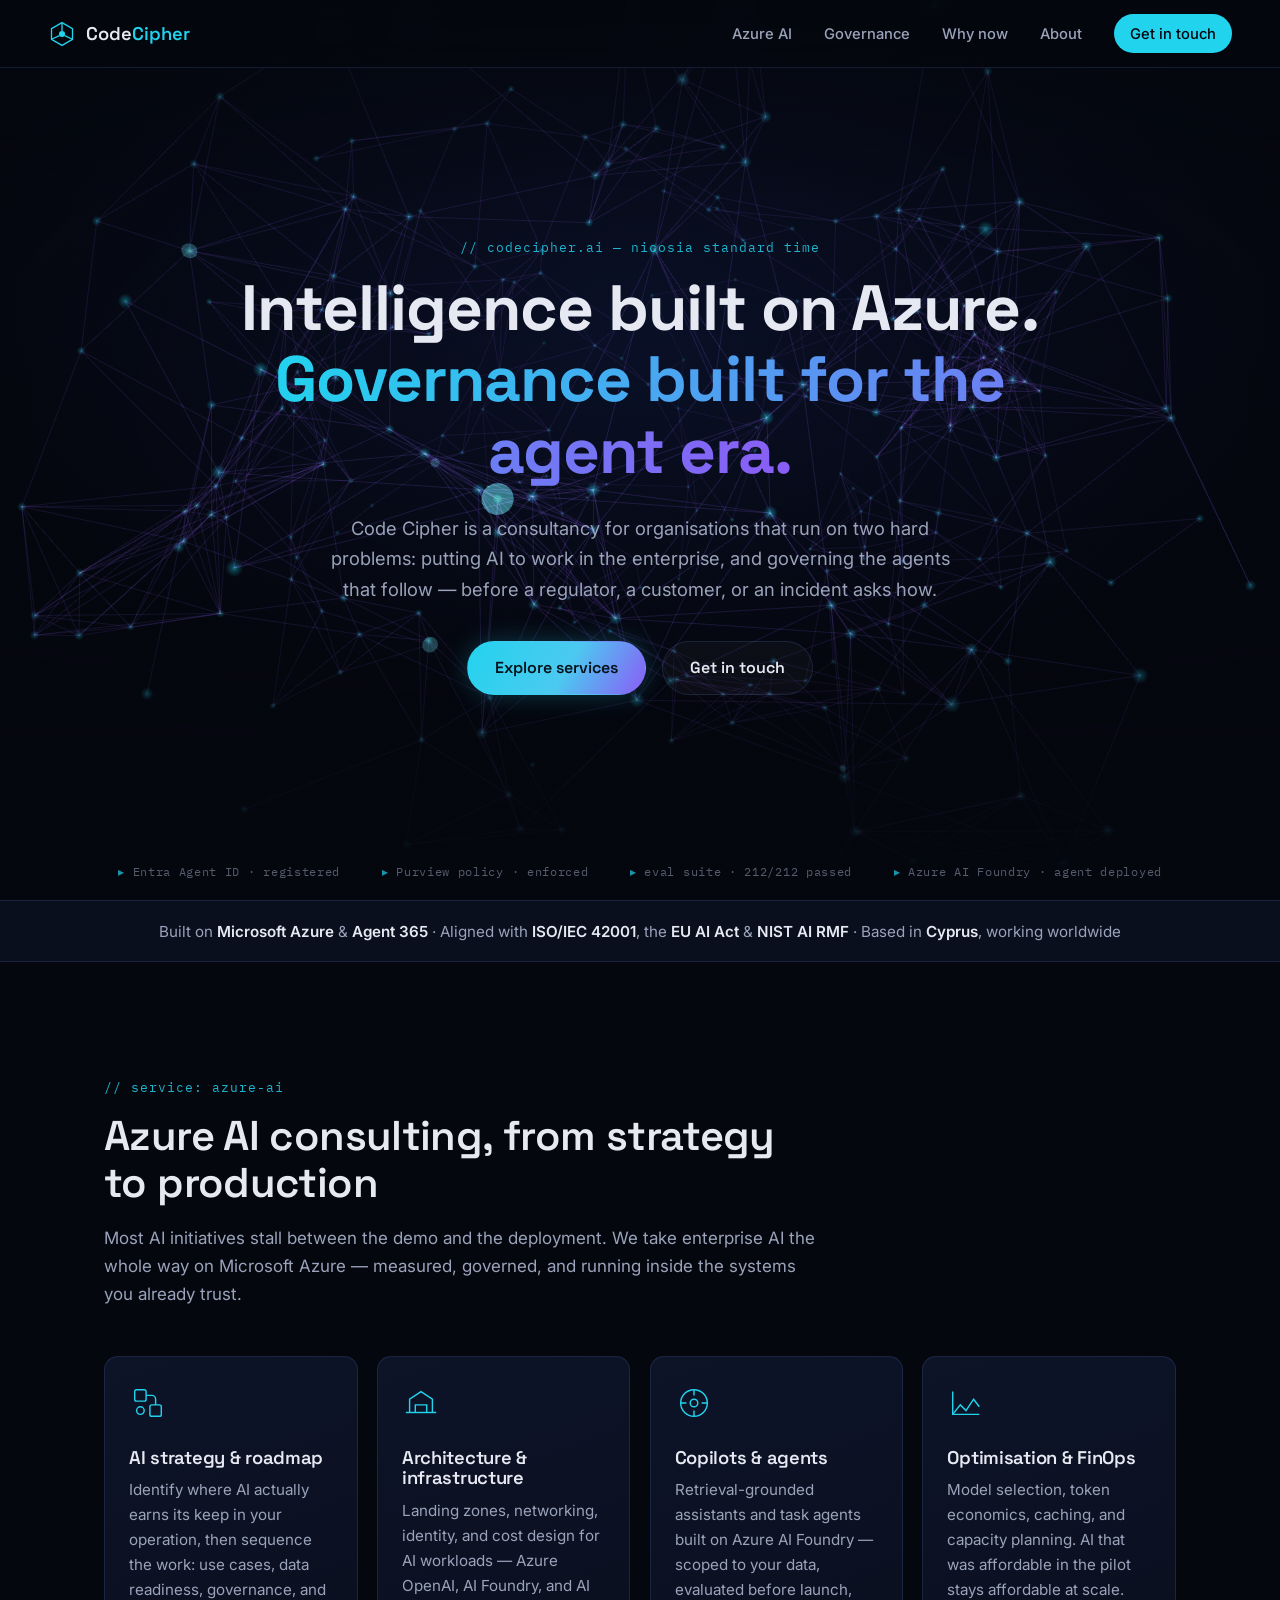
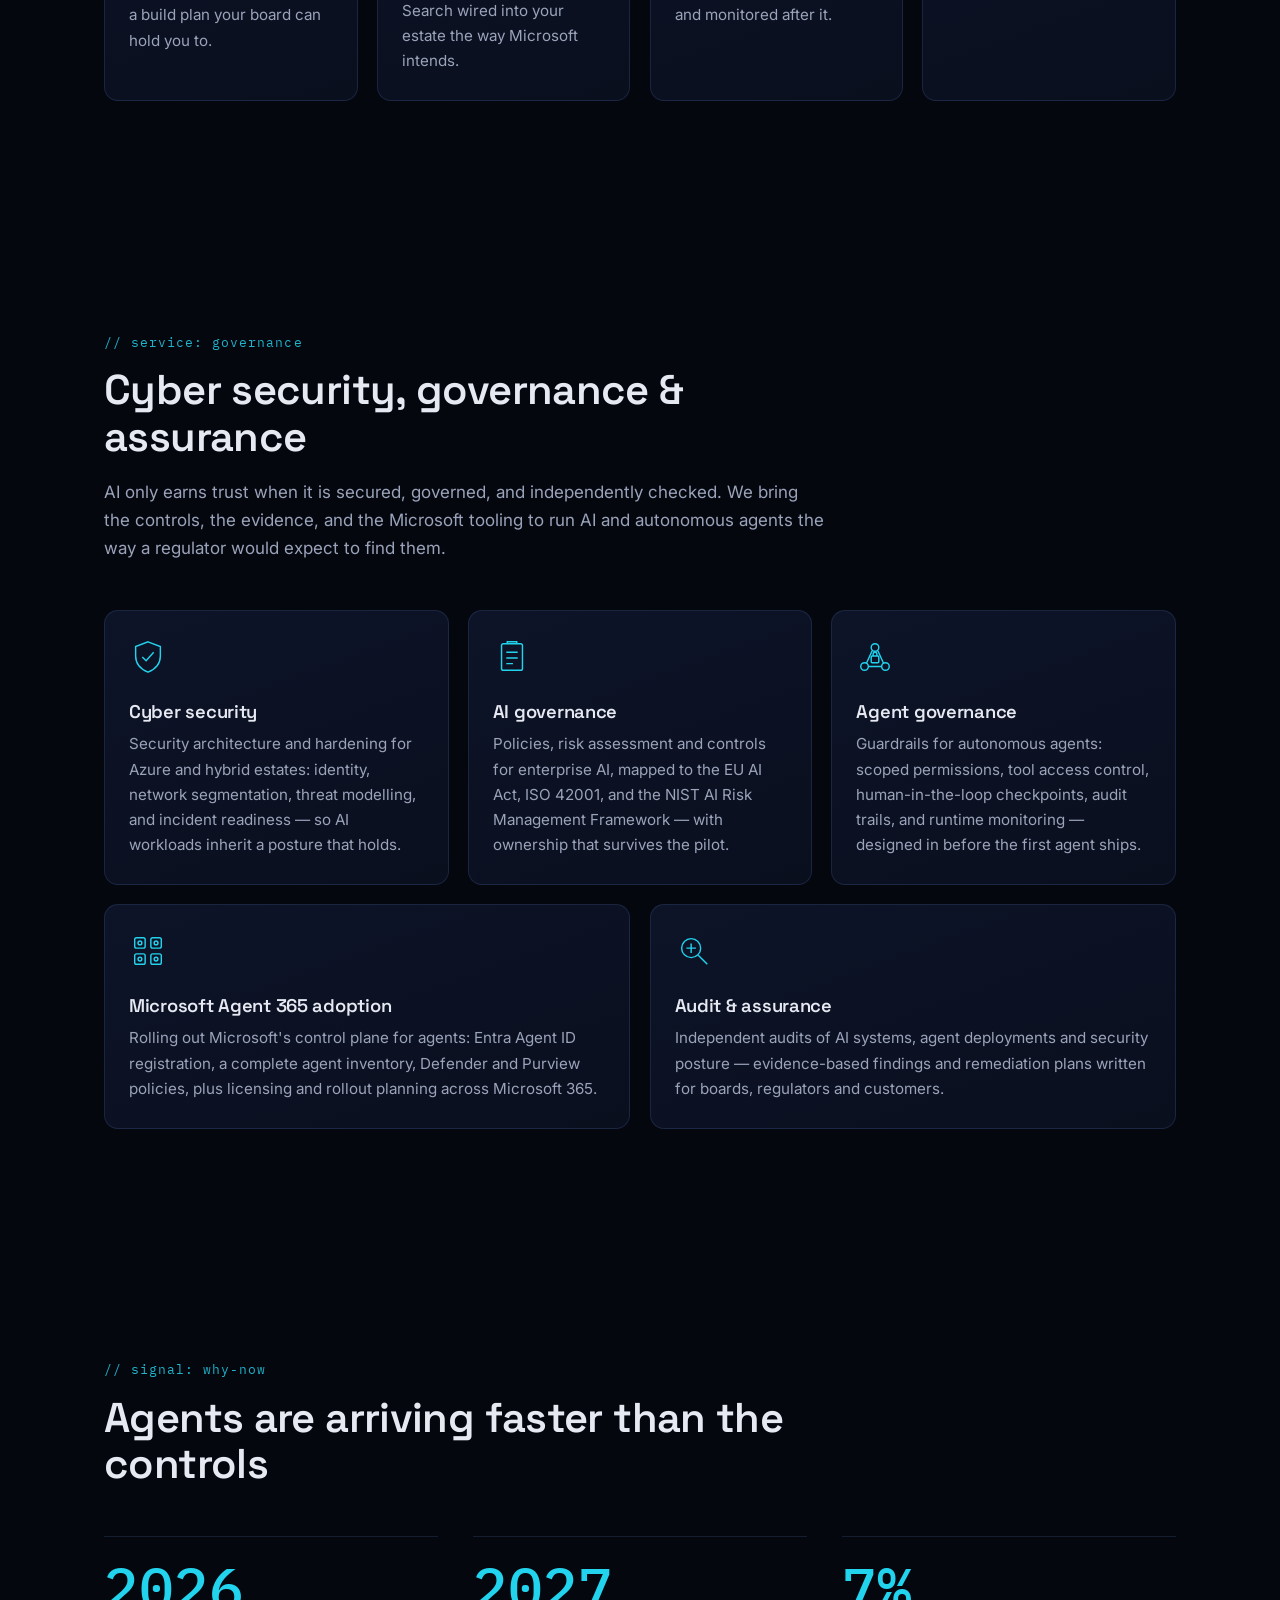
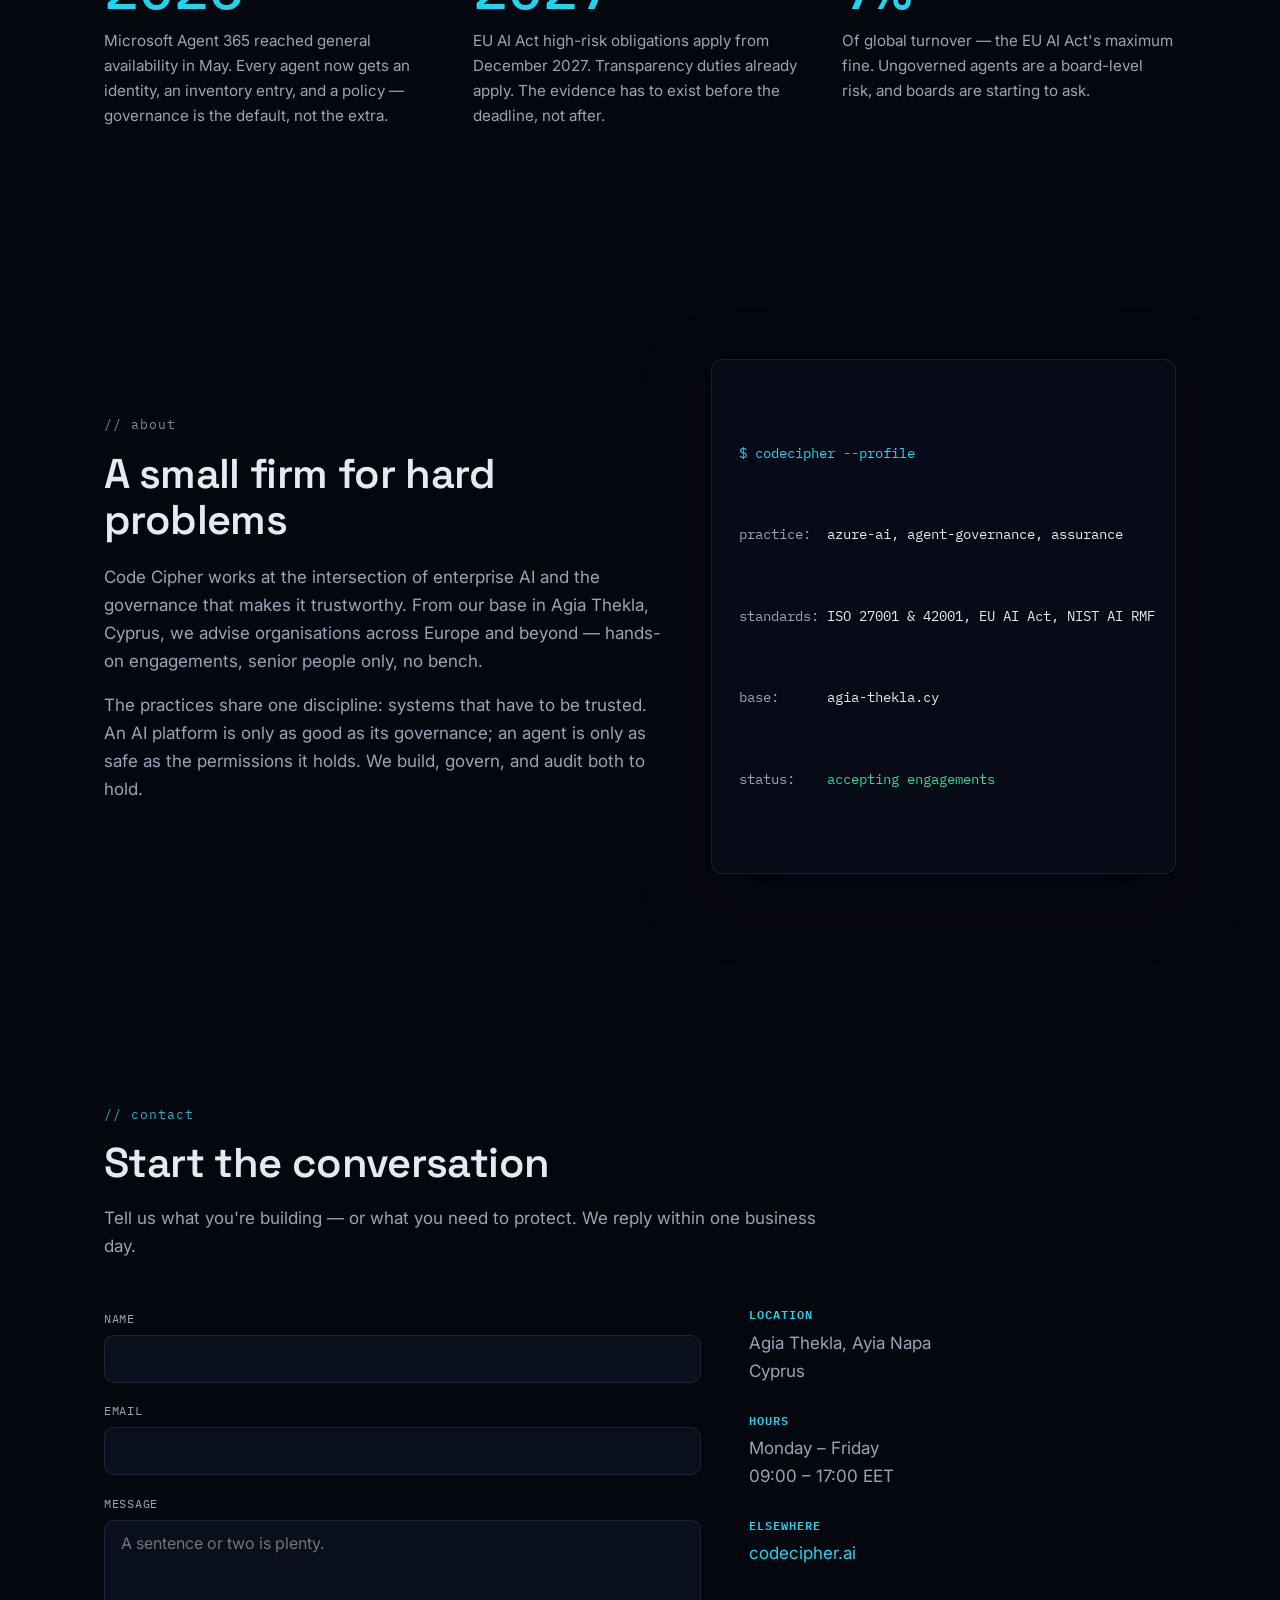
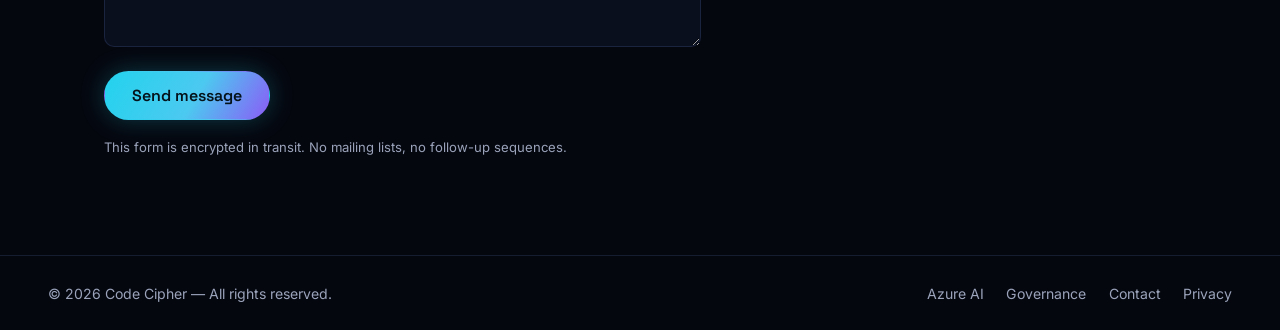
==== index.html @ 2a2916f2 "Refocus site on AI: remove post-quantum practice Co-Authored-By: Claude Fable 5.1 <noreply@anthropic" ====
<!doctype html>
<html lang="en">
<head>
  <meta charset="UTF-8" />
  <meta name="viewport" content="width=device-width, initial-scale=1.0" />
  <title>Code Cipher — Azure AI Consulting, Agent Governance &amp; Assurance</title>
  <meta name="description" content="Code Cipher is an AI consultancy: Microsoft Azure AI strategy and implementation, agent governance with Microsoft Agent 365, cyber security, and independent AI audits." />
  <meta property="og:title" content="Code Cipher — Azure AI Consulting, Agent Governance &amp; Assurance" />
  <meta property="og:description" content="Enterprise AI on Azure. Agents governed, secured, and audited." />
  <meta property="og:type" content="website" />
  <meta property="og:url" content="https://codecipher.ai" />
  <link rel="icon" href="/favicon.svg" type="image/svg+xml" />
  <link rel="preconnect" href="https://fonts.googleapis.com" />
  <link rel="preconnect" href="https://fonts.gstatic.com" crossorigin />
  <link href="https://fonts.googleapis.com/css2?family=Space+Grotesk:wght@400;500;600;700&family=Inter:wght@400;500;600&family=IBM+Plex+Mono:wght@400;500&display=swap" rel="stylesheet" />
  <script type="module" crossorigin src="/assets/index-BNXEaYvp.js"></script>
  <link rel="stylesheet" crossorigin href="/assets/index-BB2aKpho.css">
</head>
<body>

  <!-- ===== Nav ===== -->
  <header class="nav" id="top">
    <a class="nav__brand" href="#top" aria-label="Code Cipher home">
      <svg class="nav__mark" viewBox="0 0 32 32" aria-hidden="true">
        <g fill="none" stroke="currentColor" stroke-width="1.5">
          <polygon points="16,3 28,10 28,22 16,29 4,22 4,10" />
          <circle cx="16" cy="16" r="3.5" fill="currentColor" stroke="none" />
          <line x1="16" y1="3"  x2="16" y2="12.5" />
          <line x1="4"  y1="22" x2="13"  y2="17.8" />
          <line x1="28" y1="22" x2="19"  y2="17.8" />
        </g>
      </svg>
      <span>Code<em>Cipher</em></span>
    </a>
    <nav class="nav__links" aria-label="Main">
      <a href="#azure-ai">Azure AI</a>
      <a href="#governance">Governance</a>
      <a href="#why-now">Why now</a>
      <a href="#about">About</a>
      <a class="nav__cta" href="#contact">Get in touch</a>
    </nav>
  </header>

  <main>

    <!-- ===== Hero ===== -->
    <section class="hero">
      <canvas id="hero-canvas" aria-hidden="true"></canvas>
      <div class="hero__veil" aria-hidden="true"></div>
      <div class="hero__inner">
        <p class="eyebrow mono">// codecipher.ai — nicosia standard time</p>
        <h1 class="hero__title">
          <span class="scramble" data-text="Intelligence built on Azure.">Intelligence built on Azure.</span><br />
          <span class="scramble scramble--accent" data-text="Governance built for the agent era.">Governance built for the agent era.</span>
        </h1>
        <p class="hero__lede">
          Code Cipher is a consultancy for organisations that run on two hard problems:
          putting AI to work in the enterprise, and governing the agents that follow —
          before a regulator, a customer, or an incident asks how.
        </p>
        <div class="hero__ctas">
          <a class="btn btn--primary" href="#azure-ai">Explore services</a>
          <a class="btn btn--ghost" href="#contact">Get in touch</a>
        </div>
      </div>
      <div class="hero__ticker mono" aria-hidden="true">
        <span>Entra Agent ID · registered</span>
        <span>Purview policy · enforced</span>
        <span>eval suite · 212/212 passed</span>
        <span>Azure AI Foundry · agent deployed</span>
      </div>
    </section>

    <!-- ===== Trust strip ===== -->
    <div class="trust">
      <p class="trust__line">
        Built on <strong>Microsoft Azure</strong> &amp; <strong>Agent 365</strong> · Aligned with <strong>ISO/IEC 42001</strong>, the <strong>EU AI Act</strong> &amp; <strong>NIST AI RMF</strong> · Based in <strong>Cyprus</strong>, working worldwide
      </p>
    </div>

    <!-- ===== Azure AI ===== -->
    <section class="section" id="azure-ai">
      <div class="section__head">
        <p class="eyebrow mono">// service: azure-ai</p>
        <h2>Azure AI consulting, from strategy to production</h2>
        <p class="section__lede">
          Most AI initiatives stall between the demo and the deployment. We take enterprise
          AI the whole way on Microsoft Azure — measured, governed, and running inside the
          systems you already trust.
        </p>
      </div>
      <div class="cards">
        <article class="card reveal">
          <svg class="card__icon" viewBox="0 0 40 40" aria-hidden="true"><g fill="none" stroke="currentColor" stroke-width="1.5"><rect x="6" y="6" width="12" height="12" rx="2"/><rect x="22" y="22" width="12" height="12" rx="2"/><path d="M18 12h6a4 4 0 0 1 4 4v6"/><circle cx="12" cy="28" r="4"/></g></svg>
          <h3>AI strategy &amp; roadmap</h3>
          <p>Identify where AI actually earns its keep in your operation, then sequence the work: use cases, data readiness, governance, and a build plan your board can hold you to.</p>
        </article>
        <article class="card reveal">
          <svg class="card__icon" viewBox="0 0 40 40" aria-hidden="true"><g fill="none" stroke="currentColor" stroke-width="1.5"><path d="M8 30V16l12-8 12 8v14"/><path d="M14 30v-8h12v8"/><path d="M4 30h32"/></g></svg>
          <h3>Architecture &amp; infrastructure</h3>
          <p>Landing zones, networking, identity, and cost design for AI workloads — Azure OpenAI, AI Foundry, and AI Search wired into your estate the way Microsoft intends.</p>
        </article>
        <article class="card reveal">
          <svg class="card__icon" viewBox="0 0 40 40" aria-hidden="true"><g fill="none" stroke="currentColor" stroke-width="1.5"><circle cx="20" cy="20" r="14"/><path d="M20 6v6M20 28v6M6 20h6M28 20h6"/><circle cx="20" cy="20" r="4"/></g></svg>
          <h3>Copilots &amp; agents</h3>
          <p>Retrieval-grounded assistants and task agents built on Azure AI Foundry — scoped to your data, evaluated before launch, and monitored after it.</p>
        </article>
        <article class="card reveal">
          <svg class="card__icon" viewBox="0 0 40 40" aria-hidden="true"><g fill="none" stroke="currentColor" stroke-width="1.5"><path d="M6 32l8-10 6 6 8-12 6 8"/><path d="M6 8v24h28"/></g></svg>
          <h3>Optimisation &amp; FinOps</h3>
          <p>Model selection, token economics, caching, and capacity planning. AI that was affordable in the pilot stays affordable at scale.</p>
        </article>
      </div>
    </section>

    <!-- ===== Governance ===== -->
    <section class="section" id="governance">
      <div class="section__head">
        <p class="eyebrow mono">// service: governance</p>
        <h2>Cyber security, governance &amp; assurance</h2>
        <p class="section__lede">
          AI only earns trust when it is secured, governed, and independently checked. We
          bring the controls, the evidence, and the Microsoft tooling to run AI and
          autonomous agents the way a regulator would expect to find them.
        </p>
      </div>
      <div class="cards cards--five">
        <article class="card reveal">
          <svg class="card__icon" viewBox="0 0 40 40" aria-hidden="true"><g fill="none" stroke="currentColor" stroke-width="1.5"><path d="M20 4l13 5v10c0 8-5.5 14-13 17C12.5 33 7 27 7 19V9z"/><path d="M14 20l4 4 8-9"/></g></svg>
          <h3>Cyber security</h3>
          <p>Security architecture and hardening for Azure and hybrid estates: identity, network segmentation, threat modelling, and incident readiness — so AI workloads inherit a posture that holds.</p>
        </article>
        <article class="card reveal">
          <svg class="card__icon" viewBox="0 0 40 40" aria-hidden="true"><g fill="none" stroke="currentColor" stroke-width="1.5"><rect x="9" y="6" width="22" height="28" rx="2"/><path d="M15 6V4h10v2"/><path d="M14 15h12M14 21h12M14 27h7"/></g></svg>
          <h3>AI governance</h3>
          <p>Policies, risk assessment and controls for enterprise AI, mapped to the EU AI Act, ISO 42001, and the NIST AI Risk Management Framework — with ownership that survives the pilot.</p>
        </article>
        <article class="card reveal">
          <svg class="card__icon" viewBox="0 0 40 40" aria-hidden="true"><g fill="none" stroke="currentColor" stroke-width="1.5"><circle cx="20" cy="10" r="4"/><circle cx="9" cy="30" r="4"/><circle cx="31" cy="30" r="4"/><path d="M17 13.5L11 26.5M23 13.5l6 13M13 30h14"/><rect x="16" y="19" width="8" height="7" rx="1"/><path d="M18 19v-2a2 2 0 0 1 4 0v2"/></g></svg>
          <h3>Agent governance</h3>
          <p>Guardrails for autonomous agents: scoped permissions, tool access control, human-in-the-loop checkpoints, audit trails, and runtime monitoring — designed in before the first agent ships.</p>
        </article>
        <article class="card reveal">
          <svg class="card__icon" viewBox="0 0 40 40" aria-hidden="true"><g fill="none" stroke="currentColor" stroke-width="1.5"><rect x="6" y="6" width="11" height="11" rx="2"/><rect x="23" y="6" width="11" height="11" rx="2"/><rect x="6" y="23" width="11" height="11" rx="2"/><rect x="23" y="23" width="11" height="11" rx="2"/><circle cx="11.5" cy="11.5" r="2"/><circle cx="28.5" cy="11.5" r="2"/><circle cx="11.5" cy="28.5" r="2"/><circle cx="28.5" cy="28.5" r="2"/></g></svg>
          <h3>Microsoft Agent 365 adoption</h3>
          <p>Rolling out Microsoft's control plane for agents: Entra Agent ID registration, a complete agent inventory, Defender and Purview policies, plus licensing and rollout planning across Microsoft 365.</p>
        </article>
        <article class="card reveal">
          <svg class="card__icon" viewBox="0 0 40 40" aria-hidden="true"><g fill="none" stroke="currentColor" stroke-width="1.5"><circle cx="17" cy="17" r="10"/><path d="M24.5 24.5L34 34"/><path d="M12 17h10M17 12v10"/></g></svg>
          <h3>Audit &amp; assurance</h3>
          <p>Independent audits of AI systems, agent deployments and security posture — evidence-based findings and remediation plans written for boards, regulators and customers.</p>
        </article>
      </div>
    </section>

    <!-- ===== Why now ===== -->
    <section class="section section--band" id="why-now">
      <div class="section__head">
        <p class="eyebrow mono">// signal: why-now</p>
        <h2>Agents are arriving faster than the controls</h2>
      </div>
      <div class="stats">
        <div class="stat reveal">
          <span class="stat__num mono" data-count="2026">0</span>
          <span class="stat__label">Microsoft Agent 365 reached general availability in May. Every agent now gets an identity, an inventory entry, and a policy — governance is the default, not the extra.</span>
        </div>
        <div class="stat reveal">
          <span class="stat__num mono" data-count="2027">0</span>
          <span class="stat__label">EU AI Act high-risk obligations apply from December 2027. Transparency duties already apply. The evidence has to exist before the deadline, not after.</span>
        </div>
        <div class="stat reveal">
          <span class="stat__num mono" data-count="7" data-suffix="%">0</span>
          <span class="stat__label">Of global turnover — the EU AI Act's maximum fine. Ungoverned agents are a board-level risk, and boards are starting to ask.</span>
        </div>
      </div>
    </section>

    <!-- ===== About ===== -->
    <section class="section" id="about">
      <div class="about">
        <div class="about__text">
          <p class="eyebrow mono">// about</p>
          <h2>A small firm for hard problems</h2>
          <p>
            Code Cipher works at the intersection of enterprise AI and the governance that makes it trustworthy.
            From our base in Agia Thekla, Cyprus, we advise organisations across Europe and
            beyond — hands-on engagements, senior people only, no bench.
          </p>
          <p>
            The practices share one discipline: systems that have to be trusted.
            An AI platform is only as good as its governance; an agent is only as safe
            as the permissions it holds. We build, govern, and audit both to hold.
          </p>
        </div>
        <div class="about__panel mono" aria-hidden="true">
          <p>$ codecipher --profile</p>
          <p><span class="dim">practice:</span>  azure-ai, agent-governance, assurance</p>
          <p><span class="dim">standards:</span> ISO 27001 &amp; 42001, EU AI Act, NIST AI RMF</p>
          <p><span class="dim">base:</span>      agia-thekla.cy</p>
          <p><span class="dim">status:</span>    <span class="ok">accepting engagements</span></p>
        </div>
      </div>
    </section>

    <!-- ===== Contact ===== -->
    <section class="section section--contact" id="contact">
      <div class="section__head">
        <p class="eyebrow mono">// contact</p>
        <h2>Start the conversation</h2>
        <p class="section__lede">Tell us what you're building — or what you need to protect. We reply within one business day.</p>
      </div>
      <div class="contact">
        <form class="contact__form" action="https://formspree.io/f/YOUR_FORM_ID" method="POST">
          <label>
            <span>Name</span>
            <input type="text" name="name" required autocomplete="name" />
          </label>
          <label>
            <span>Email</span>
            <input type="email" name="email" required autocomplete="email" />
          </label>
          <label>
            <span>Message</span>
            <textarea name="message" rows="5" required placeholder="A sentence or two is plenty."></textarea>
          </label>
          <button class="btn btn--primary" type="submit">Send message</button>
          <p class="contact__note">This form is encrypted in transit. No mailing lists, no follow-up sequences.</p>
        </form>
        <aside class="contact__details">
          <div>
            <h3 class="mono">Location</h3>
            <p>Agia Thekla, Ayia Napa<br />Cyprus</p>
          </div>
          <div>
            <h3 class="mono">Hours</h3>
            <p>Monday – Friday<br />09:00 – 17:00 EET</p>
          </div>
          <div>
            <h3 class="mono">Elsewhere</h3>
            <p><a href="https://codecipher.ai">codecipher.ai</a></p>
          </div>
        </aside>
      </div>
    </section>
  </main>

  <!-- ===== Footer ===== -->
  <footer class="footer">
    <p>© 2026 Code Cipher — All rights reserved.</p>
    <nav aria-label="Footer">
      <a href="#azure-ai">Azure AI</a>
      <a href="#governance">Governance</a>
      <a href="#contact">Contact</a>
      <a href="/privacy.html">Privacy</a>
    </nav>
  </footer>

</body>
</html>
---- assets/index-BB2aKpho.css ----
:root{--bg:#05070f;--panel:#0a0f1e;--panel-2:#0d1428;--line:#78a0ff24;--cyan:#22d3ee;--violet:#8b5cf6;--text:#e6e9f2;--text-dim:#9aa3ba;--font-display:"Space Grotesk", sans-serif;--font-body:"Inter", sans-serif;--font-mono:"IBM Plex Mono", monospace;--max:1120px}*{box-sizing:border-box;margin:0;padding:0}html{scroll-behavior:smooth}body{background:var(--bg);color:var(--text);font-family:var(--font-body);-webkit-font-smoothing:antialiased;font-size:1.0625rem;line-height:1.65;overflow-x:hidden}h1,h2,h3{font-family:var(--font-display);letter-spacing:-.015em;line-height:1.12}h2{font-size:clamp(1.75rem,3.4vw,2.6rem);font-weight:600}h3{font-size:1.15rem;font-weight:600}a{color:var(--cyan);text-decoration:none}a:hover{text-decoration:underline}.mono{font-family:var(--font-mono)}:focus-visible{outline:2px solid var(--cyan);outline-offset:3px;border-radius:2px}.eyebrow{color:var(--cyan);letter-spacing:.08em;text-transform:lowercase;opacity:.85;margin-bottom:.9rem;font-size:.8rem}.nav{z-index:50;background:color-mix(in srgb, var(--bg) 72%, transparent);-webkit-backdrop-filter:blur(14px);backdrop-filter:blur(14px);border-bottom:1px solid var(--line);justify-content:space-between;align-items:center;padding:.9rem clamp(1.2rem,4vw,3rem);display:flex;position:fixed;inset:0 0 auto}.nav__brand{font-family:var(--font-display);color:var(--text);align-items:center;gap:.6rem;font-size:1.15rem;font-weight:600;display:flex}.nav__brand:hover{text-decoration:none}.nav__brand em{color:var(--cyan);font-style:normal}.nav__mark{width:28px;height:28px;color:var(--cyan)}.nav__links{align-items:center;gap:clamp(1rem,2.5vw,2rem);display:flex}.nav__links a{color:var(--text-dim);font-size:.92rem;font-weight:500}.nav__links a:hover{color:var(--text);text-decoration:none}.nav__cta{background:var(--cyan);border-radius:999px;padding:.45rem 1rem;font-weight:600;color:var(--bg)!important}.nav__cta:hover{filter:brightness(1.12)}.btn{font-family:var(--font-display);cursor:pointer;border:1px solid #0000;border-radius:999px;padding:.8rem 1.7rem;font-size:1rem;font-weight:600;transition:transform .18s,box-shadow .18s,filter .18s;display:inline-block}.btn:hover{text-decoration:none;transform:translateY(-2px)}.btn--primary{background:linear-gradient(120deg, var(--cyan), #4cc9f0 55%, var(--violet));color:#04121a;box-shadow:0 0 24px #22d3ee40}.btn--primary:hover{box-shadow:0 0 38px #22d3ee66}.btn--ghost{color:var(--text);border-color:var(--line);background:#ffffff08}.btn--ghost:hover{border-color:var(--cyan)}.hero{text-align:center;justify-content:center;align-items:center;min-height:100svh;padding:7rem 1.5rem 5rem;display:flex;position:relative;overflow:hidden}#hero-canvas{background:radial-gradient(ellipse 80% 60% at 50% 35%, #0c1430 0%, var(--bg) 70%);width:100%;height:100%;position:absolute;inset:0}.hero__veil{pointer-events:none;background:radial-gradient(ellipse 60% 45% at 50% 45%, #05070f33 0%, #05070f8c 100%), linear-gradient(to bottom, #05070f66, transparent 22%, transparent 70%, var(--bg) 98%);position:absolute;inset:0}.hero__inner{max-width:880px;position:relative}.hero__title{font-size:clamp(2.1rem,5.4vw,4rem);font-weight:700}.hero__title .scramble--accent{background:linear-gradient(100deg, var(--cyan), var(--violet));color:#0000;-webkit-background-clip:text;background-clip:text}.hero__lede{max-width:620px;color:var(--text-dim);margin:1.6rem auto 2.3rem;font-size:clamp(1rem,1.6vw,1.15rem)}.hero__ctas{flex-wrap:wrap;justify-content:center;gap:1rem;display:flex}.hero__ticker{letter-spacing:.06em;color:#9aa3ba8c;flex-wrap:wrap;justify-content:center;gap:2.6rem;font-size:.72rem;display:flex;position:absolute;bottom:1.2rem;left:0;right:0}.hero__ticker span:before{content:"▸ ";color:var(--cyan);opacity:.7}.trust{border-block:1px solid var(--line);background:var(--panel);text-align:center;padding:1.1rem 1.5rem}.trust__line{color:var(--text-dim);font-size:.95rem}.trust__line strong{color:var(--text);font-weight:600}.section{max-width:var(--max);margin:0 auto;padding:clamp(4.5rem,9vw,7.5rem) 1.5rem}.section__head{max-width:720px;margin-bottom:3rem}.section__lede{color:var(--text-dim);margin-top:1.1rem}.cards{grid-template-columns:repeat(auto-fit,minmax(240px,1fr));gap:1.2rem;display:grid}.card{background:linear-gradient(160deg, var(--panel-2), var(--panel));border:1px solid var(--line);border-radius:14px;padding:1.7rem 1.5rem;transition:border-color .25s,transform .25s,box-shadow .25s}.card:hover{border-color:#22d3ee73;transform:translateY(-4px);box-shadow:0 12px 40px #03081899,0 0 0 1px #22d3ee14}.card__icon{width:38px;height:38px;color:var(--cyan);margin-bottom:1.1rem}.card h3{margin-bottom:.55rem}.card p{color:var(--text-dim);font-size:.95rem}.section--band{text-align:left}.stats{grid-template-columns:repeat(auto-fit,minmax(250px,1fr));gap:2.2rem;display:grid}.stat{border-top:1px solid var(--line);padding-top:1.4rem}.stat__num{color:var(--cyan);margin-bottom:.7rem;font-size:clamp(2.6rem,5vw,3.6rem);font-weight:500;line-height:1;display:block}.stat__label{color:var(--text-dim);max-width:34ch;font-size:.95rem;display:block}.about{grid-template-columns:1.2fr 1fr;align-items:center;gap:3rem;display:grid}.about__text h2{margin-bottom:1.2rem}.about__text p{color:var(--text-dim);margin-bottom:1rem}.about__panel{border:1px solid var(--line);color:var(--text);white-space:pre;background:#060a16;border-radius:12px;padding:1.6rem 1.7rem;font-size:.85rem;line-height:2;overflow-x:auto;box-shadow:0 20px 60px #020614b3}.about__panel p:first-child{color:var(--cyan)}.about__panel .dim{color:var(--text-dim)}.about__panel .ok{color:#34d399}.section--contact{padding-bottom:6rem}.contact{grid-template-columns:1.4fr 1fr;gap:3rem;display:grid}.contact__form{flex-direction:column;gap:1.1rem;display:flex}.contact__form label{flex-direction:column;gap:.4rem;display:flex}.contact__form label span{font-family:var(--font-mono);letter-spacing:.06em;color:var(--text-dim);text-transform:uppercase;font-size:.78rem}.contact__form input,.contact__form textarea{background:var(--panel);border:1px solid var(--line);color:var(--text);font-family:var(--font-body);border-radius:10px;padding:.8rem 1rem;font-size:1rem;transition:border-color .2s,box-shadow .2s}.contact__form input:focus,.contact__form textarea:focus{border-color:var(--cyan);outline:none;box-shadow:0 0 0 3px #22d3ee26}.contact__form button{align-self:flex-start;margin-top:.4rem}.contact__note{color:var(--text-dim);font-size:.82rem}.contact__details{flex-direction:column;gap:1.8rem;display:flex}.contact__details h3{letter-spacing:.08em;text-transform:uppercase;color:var(--cyan);margin-bottom:.4rem;font-size:.78rem}.contact__details p{color:var(--text-dim)}.footer{border-top:1px solid var(--line);color:var(--text-dim);flex-wrap:wrap;justify-content:space-between;align-items:center;gap:1rem;padding:1.6rem clamp(1.2rem,4vw,3rem);font-size:.88rem;display:flex}.footer nav{gap:1.4rem;display:flex}.footer a{color:var(--text-dim)}.footer a:hover{color:var(--text)}.js .reveal{opacity:0;transform:translateY(28px)}@media (width<=860px){.about,.contact{grid-template-columns:1fr}.nav__links a:not(.nav__cta),.hero__ticker{display:none}}@media (prefers-reduced-motion:reduce){html{scroll-behavior:auto}*,:before,:after{transition:none!important;animation:none!important}.js .reveal{opacity:1;transform:none}}.cards--five{grid-template-columns:repeat(6,1fr)}.cards--five>.card{grid-column:span 2}.cards--five>.card:nth-child(n+4){grid-column:span 3}@media (width<=860px){.cards--five{grid-template-columns:1fr}.cards--five>.card{grid-column:auto}}
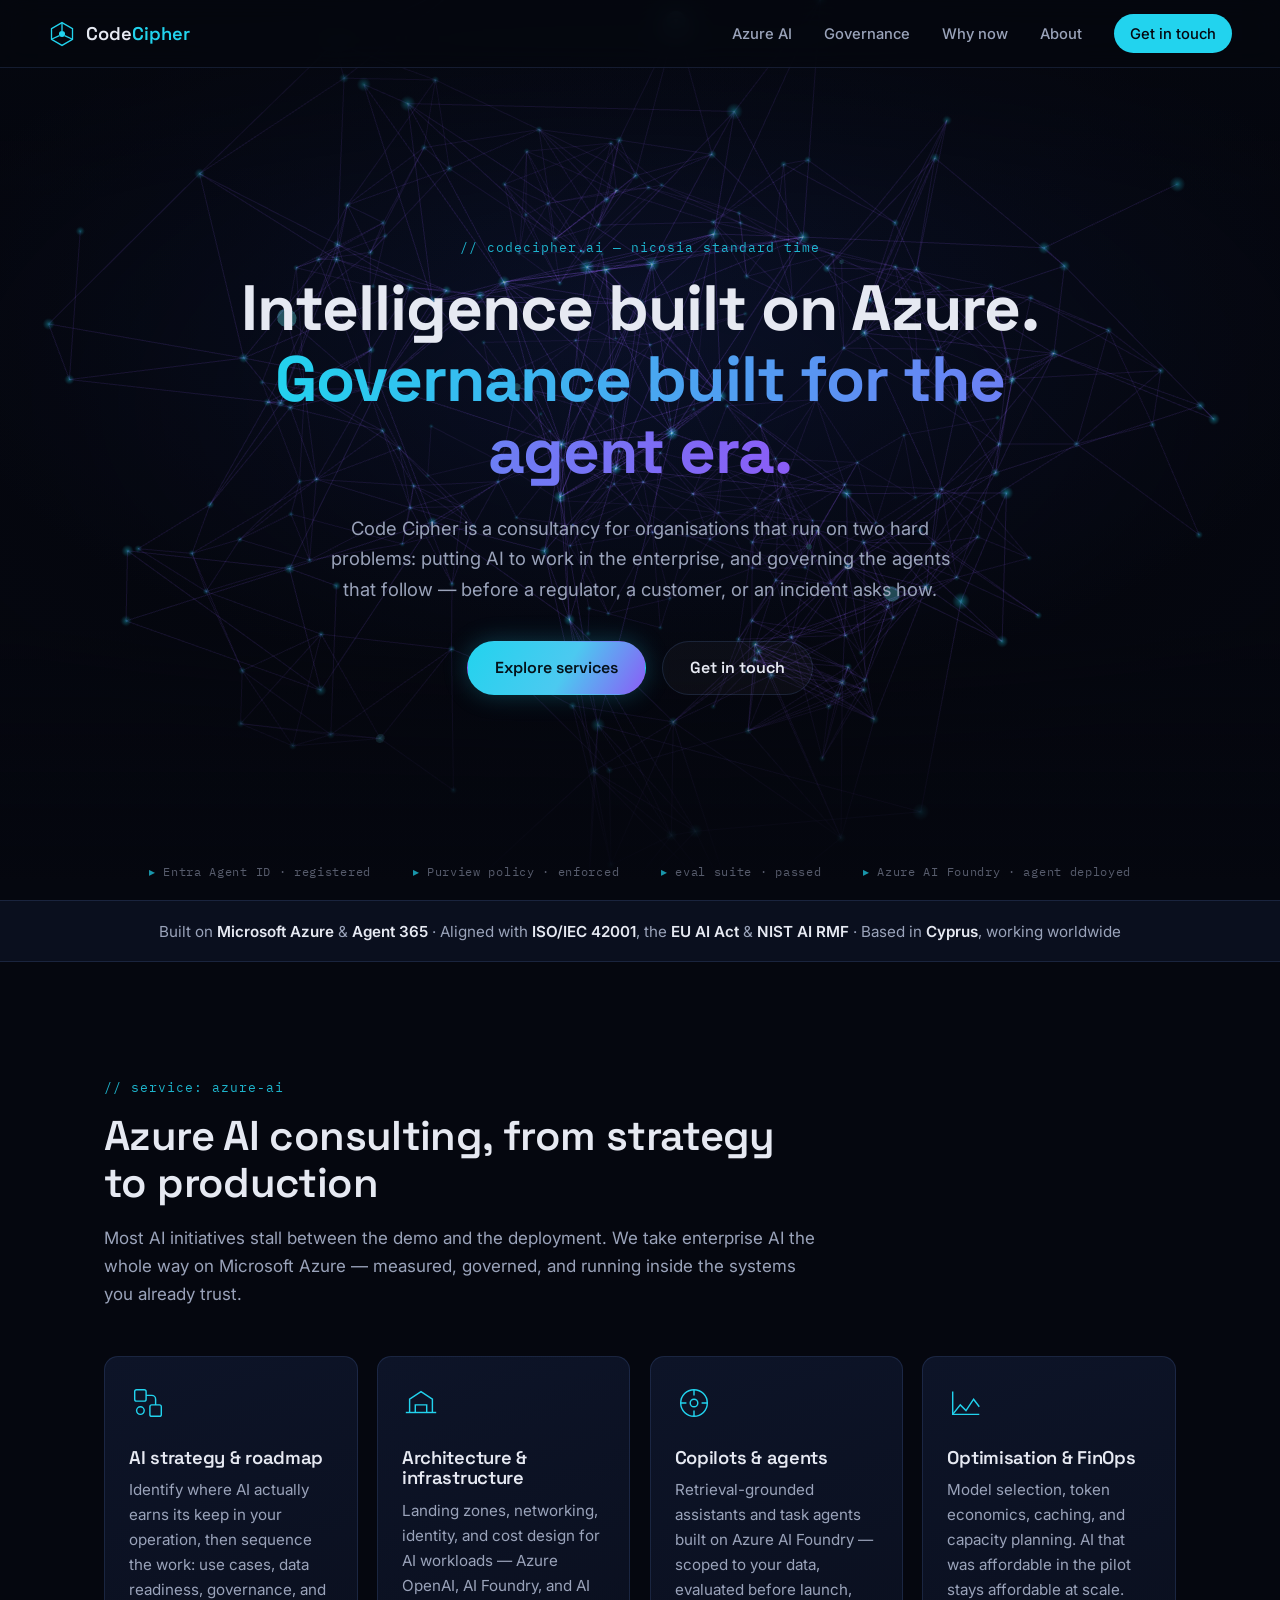
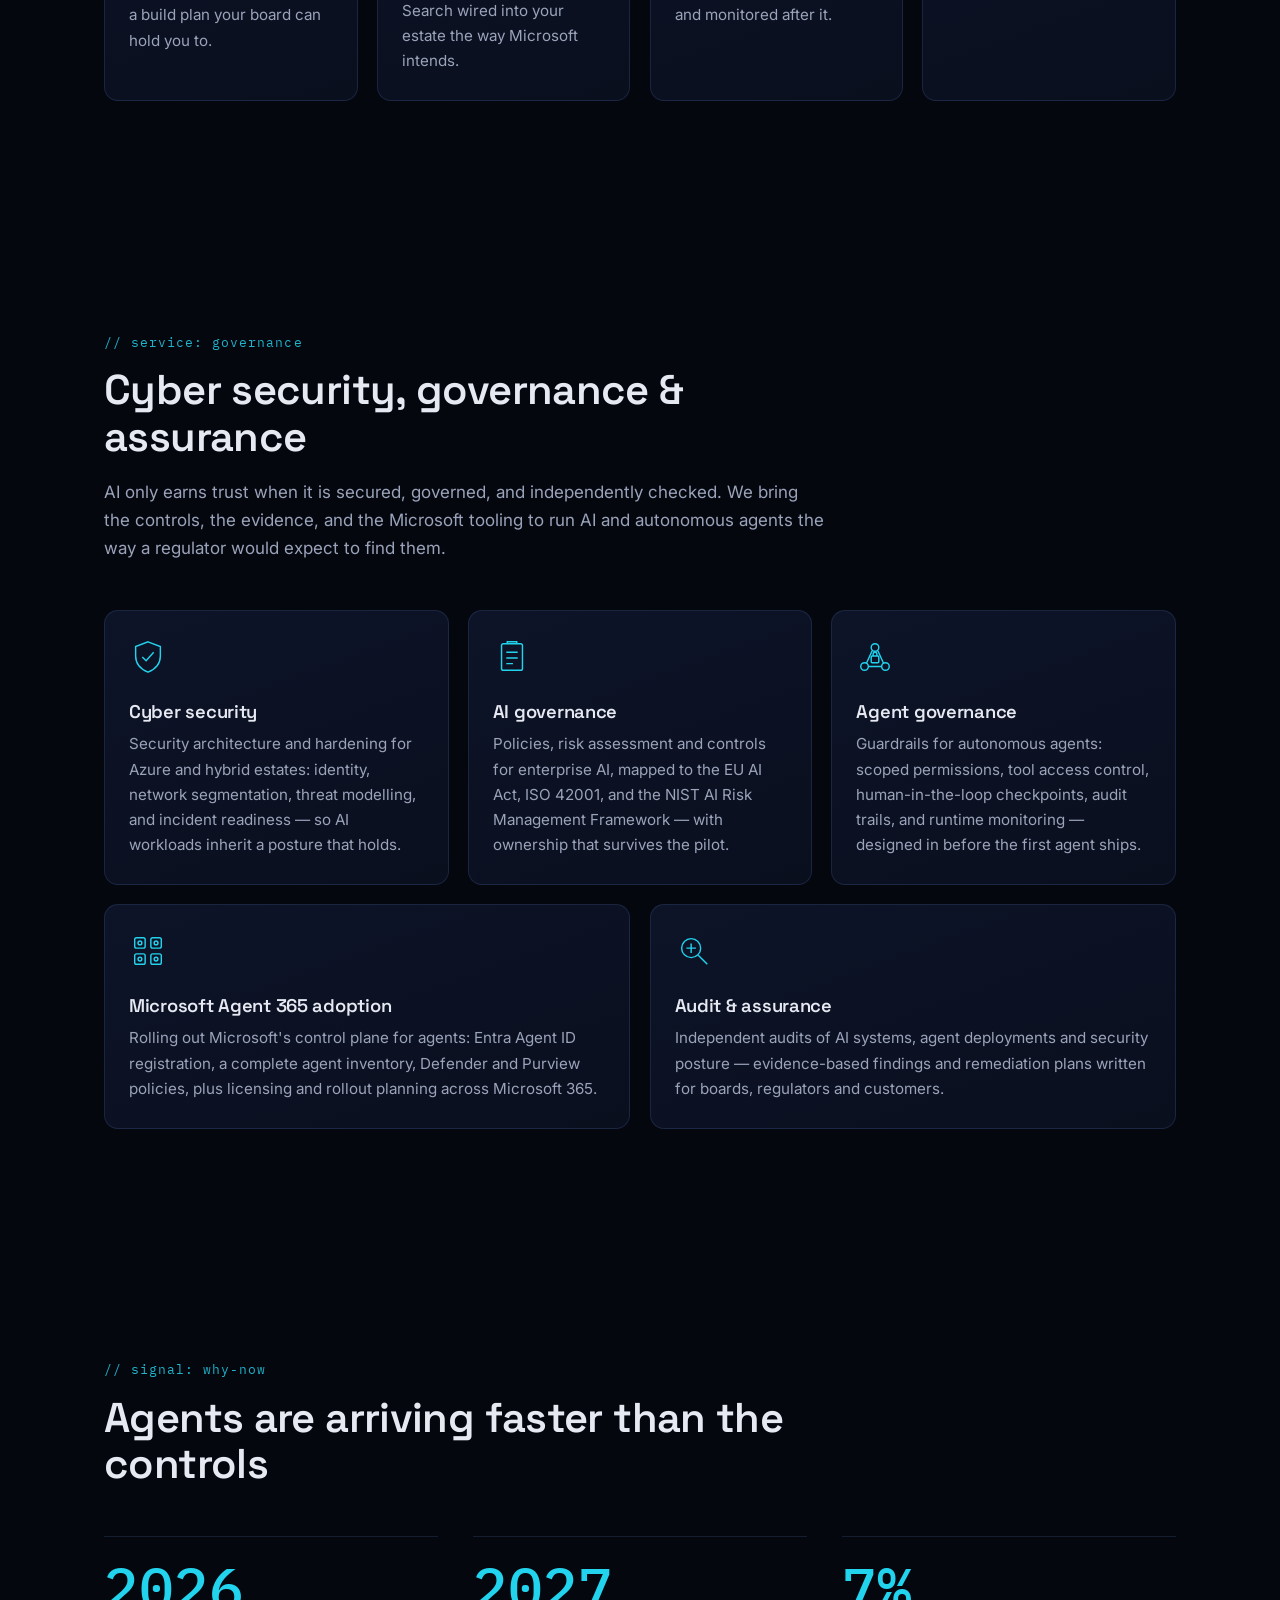
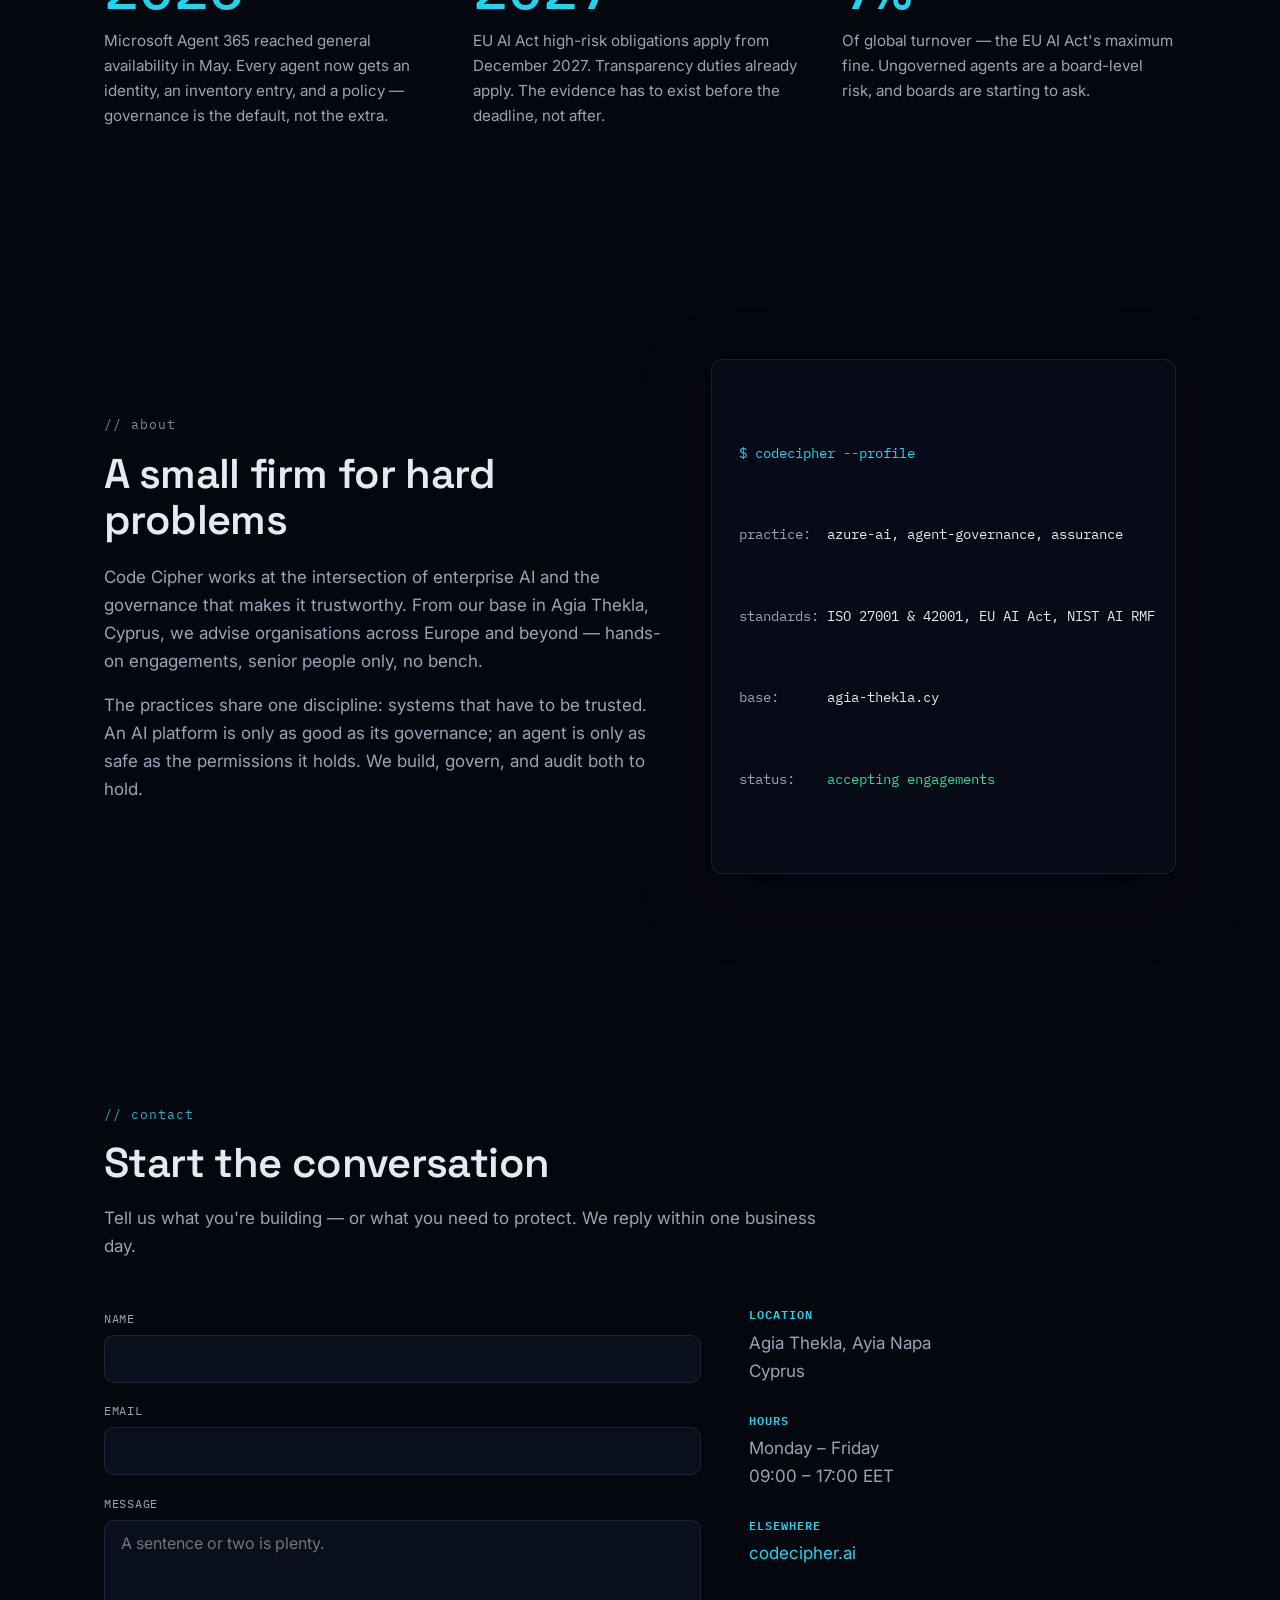
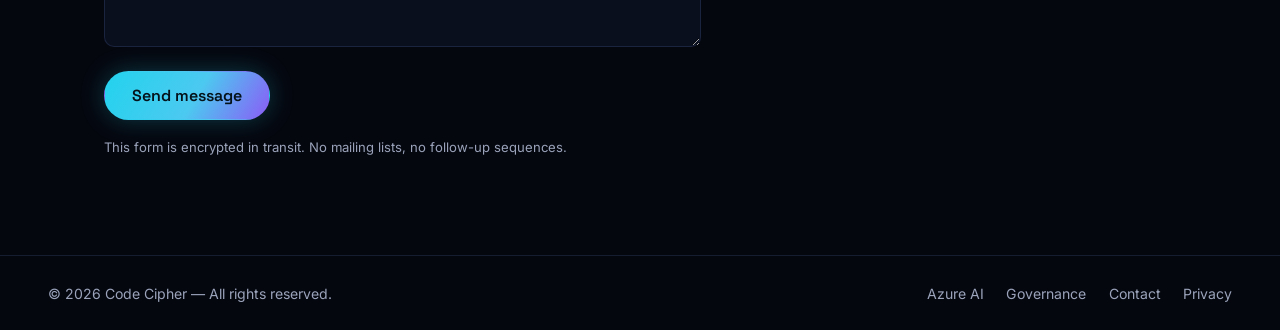
==== commit 30b1ad26: "Remove invented eval count from hero ticker Co-Authored-By: Claude Fable 5.1 <noreply@anthropic.com>" ====
--- a/index.html
+++ b/index.html
@@ -66,7 +66,7 @@
       <div class="hero__ticker mono" aria-hidden="true">
         <span>Entra Agent ID · registered</span>
         <span>Purview policy · enforced</span>
-        <span>eval suite · 212/212 passed</span>
+        <span>eval suite · passed</span>
         <span>Azure AI Foundry · agent deployed</span>
       </div>
     </section>
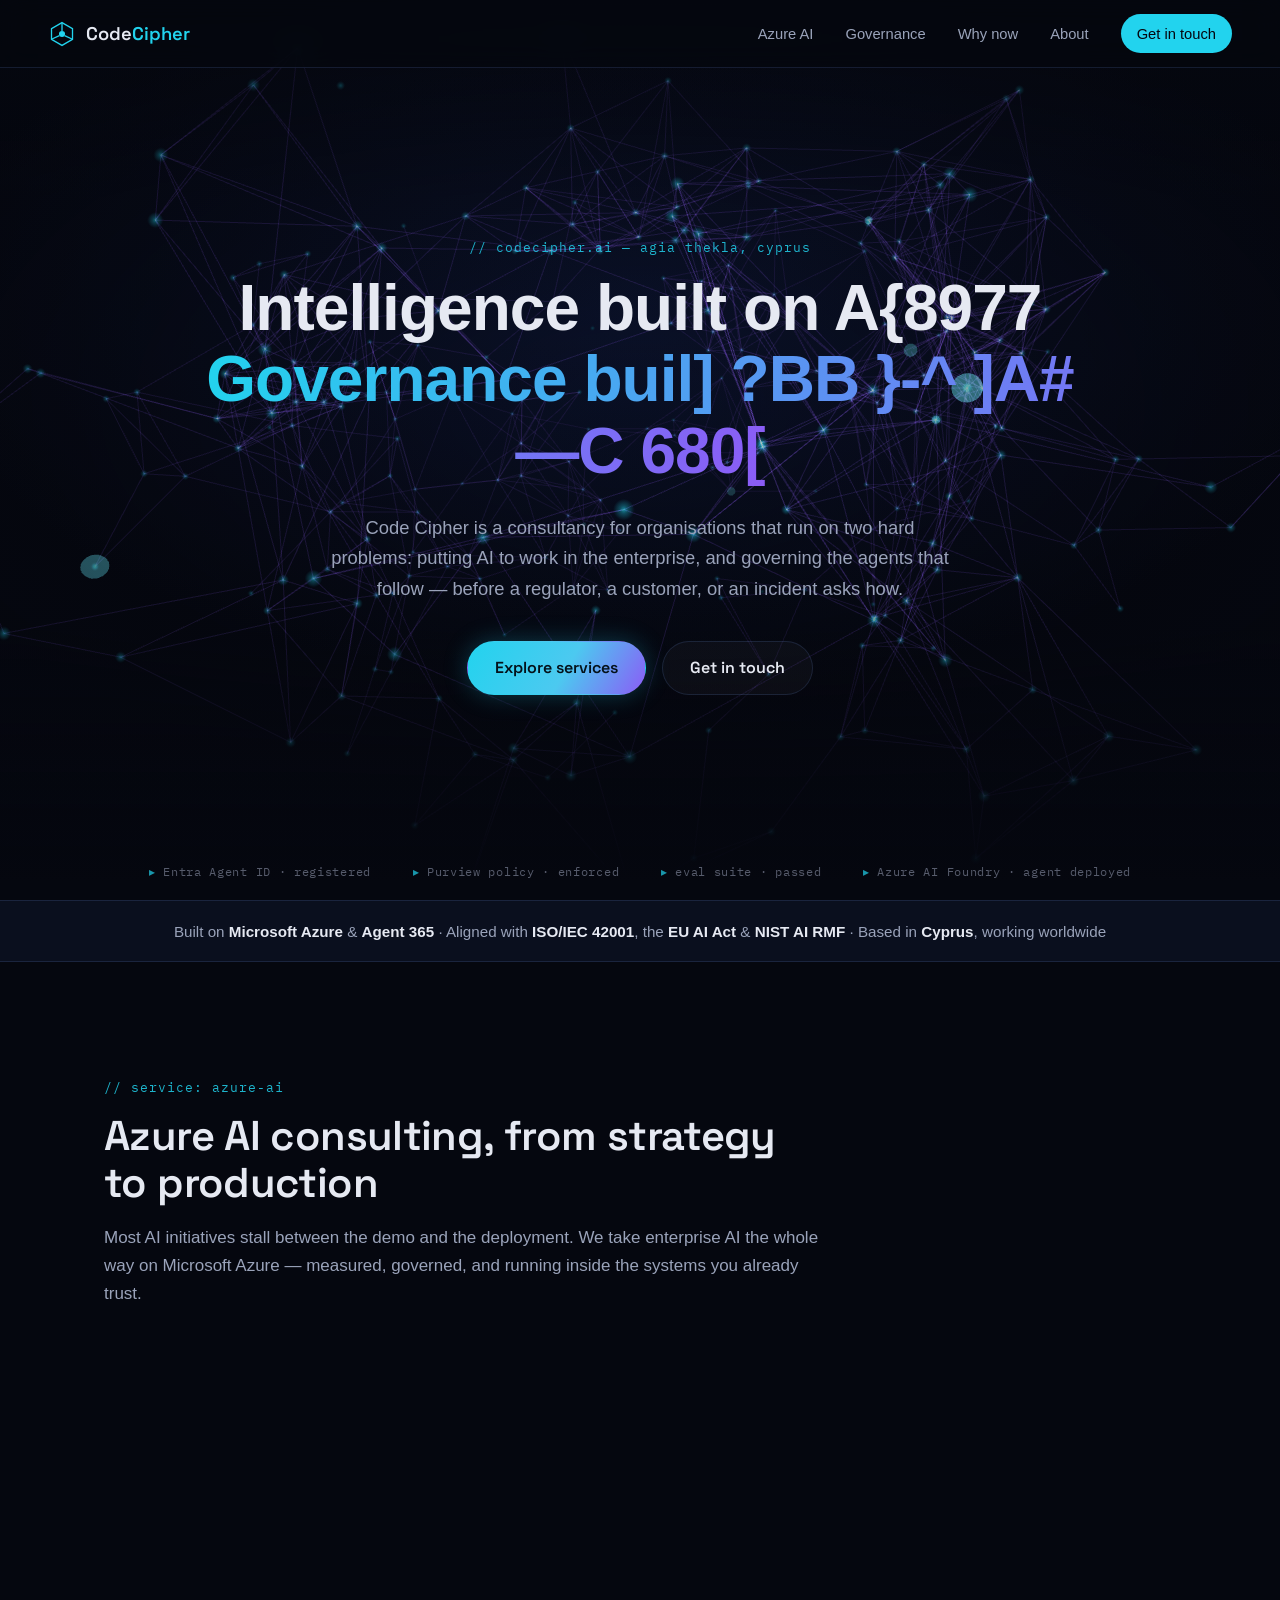
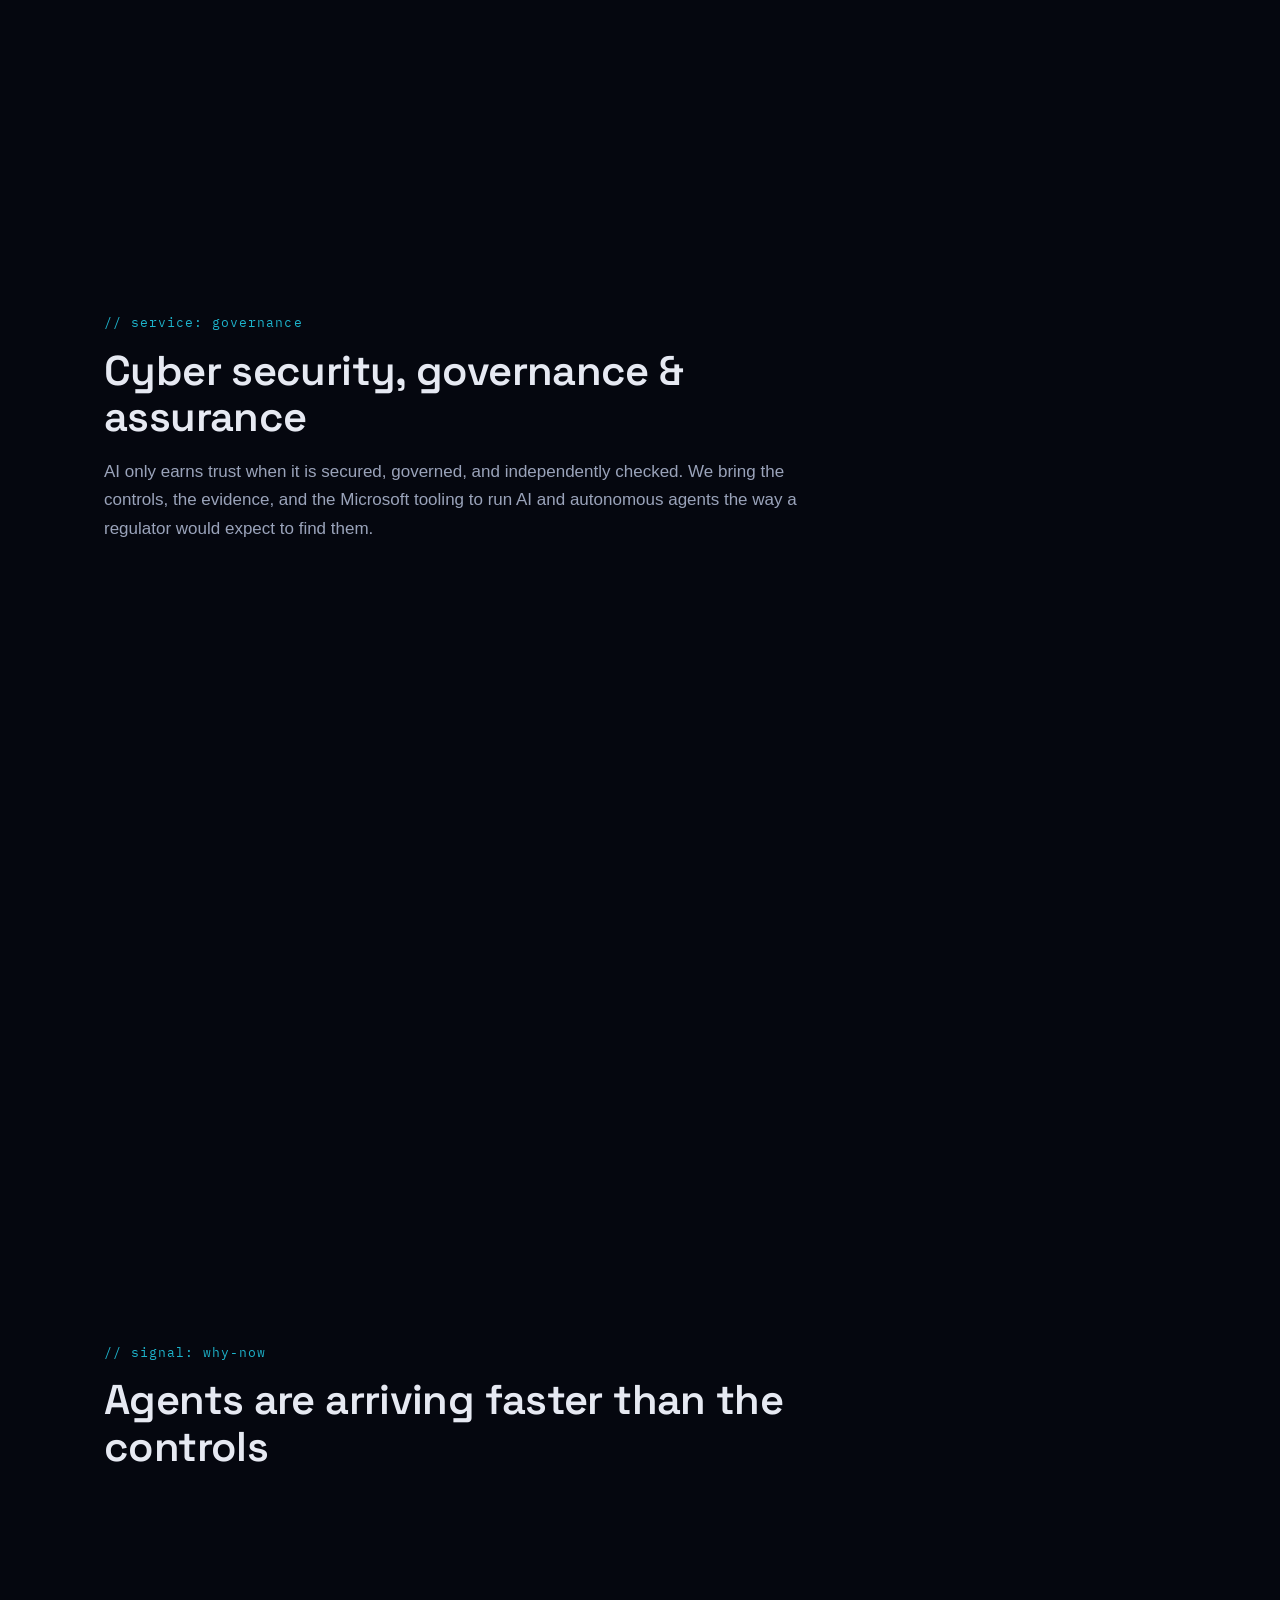
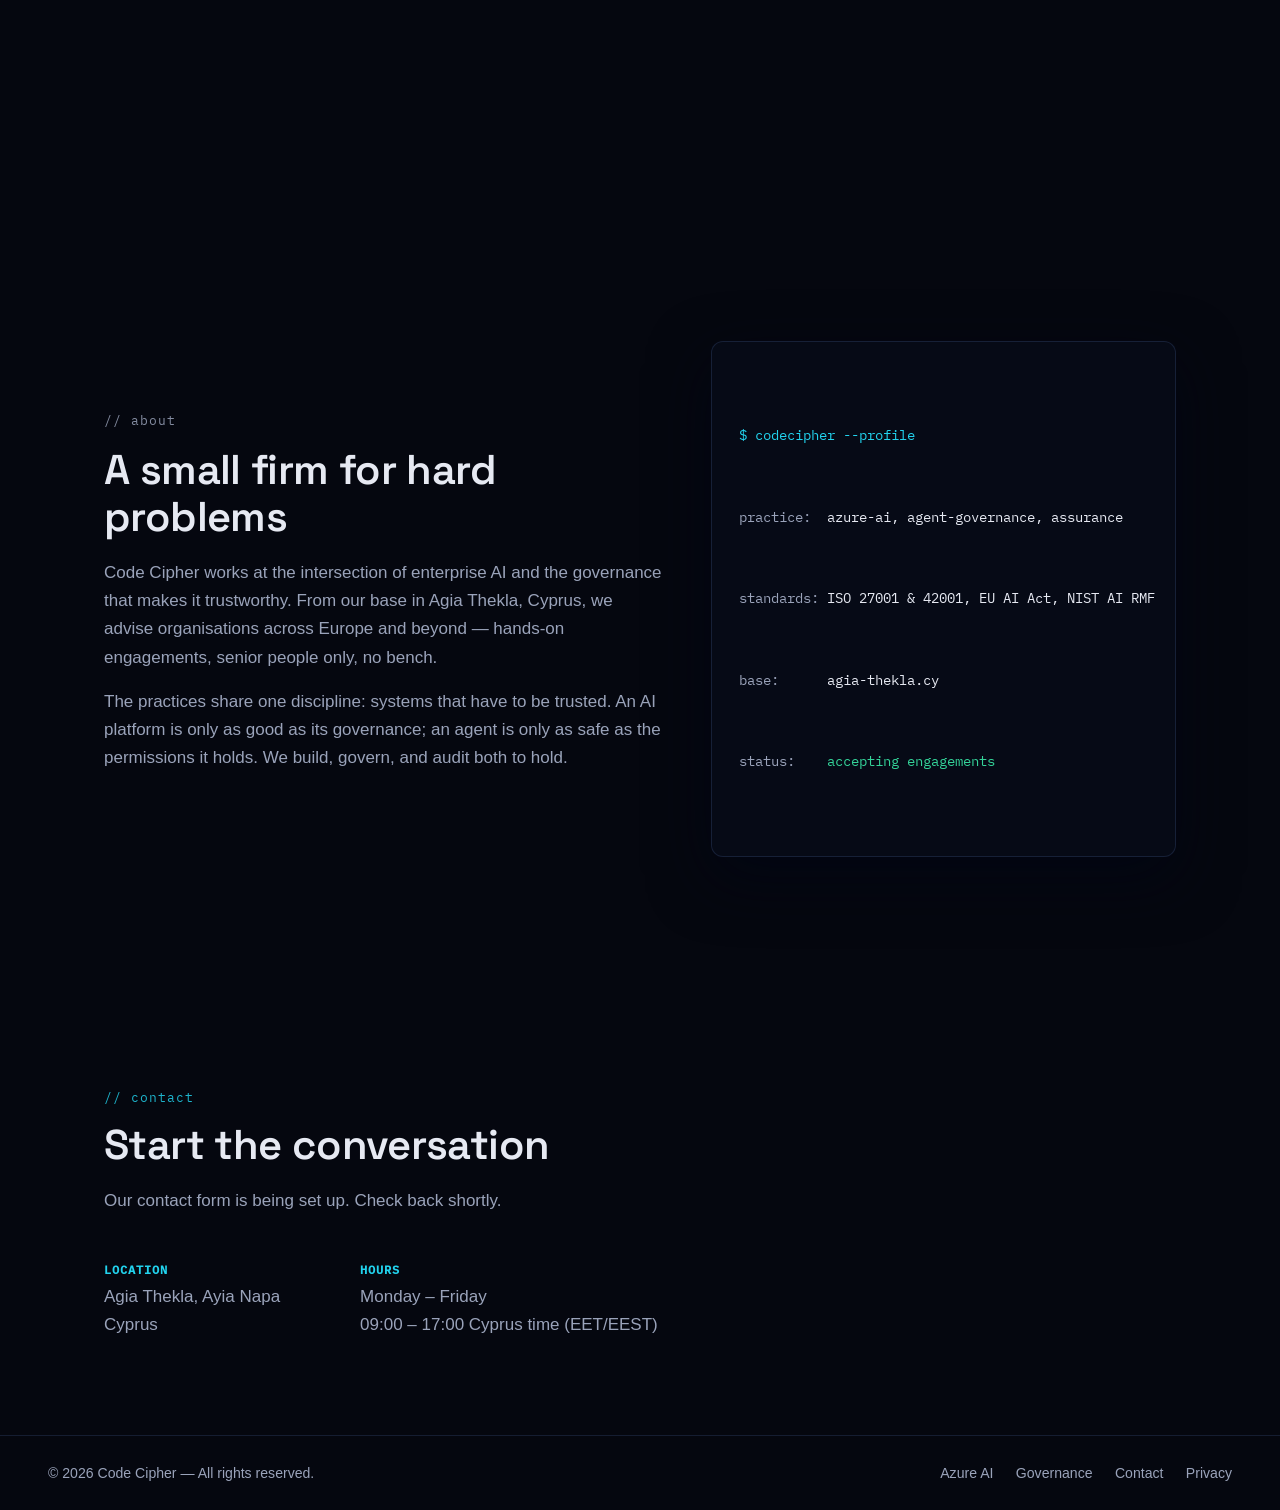
==== commit c2cb864f: "Fix mobile layout, self-host fonts, add privacy/404/SEO pages - Governance card grid overflowed belo" ====
--- a/index.html
+++ b/index.html
@@ -2,19 +2,22 @@
 <html lang="en">
 <head>
   <meta charset="UTF-8" />
+  <meta http-equiv="Content-Security-Policy" content="default-src 'self'; script-src 'self'; style-src 'self'; img-src 'self' data:; font-src 'self'; connect-src 'self'; base-uri 'self'; object-src 'none'; upgrade-insecure-requests" />
   <meta name="viewport" content="width=device-width, initial-scale=1.0" />
   <title>Code Cipher — Azure AI Consulting, Agent Governance &amp; Assurance</title>
   <meta name="description" content="Code Cipher is an AI consultancy: Microsoft Azure AI strategy and implementation, agent governance with Microsoft Agent 365, cyber security, and independent AI audits." />
   <meta property="og:title" content="Code Cipher — Azure AI Consulting, Agent Governance &amp; Assurance" />
   <meta property="og:description" content="Enterprise AI on Azure. Agents governed, secured, and audited." />
   <meta property="og:type" content="website" />
-  <meta property="og:url" content="https://codecipher.ai" />
+  <meta property="og:url" content="https://codecipher.ai/" />
+  <meta property="og:image" content="https://codecipher.ai/og-image.png" />
+  <meta property="og:image:width" content="1200" />
+  <meta property="og:image:height" content="630" />
+  <meta name="twitter:card" content="summary_large_image" />
+  <link rel="canonical" href="https://codecipher.ai/" />
   <link rel="icon" href="/favicon.svg" type="image/svg+xml" />
-  <link rel="preconnect" href="https://fonts.googleapis.com" />
-  <link rel="preconnect" href="https://fonts.gstatic.com" crossorigin />
-  <link href="https://fonts.googleapis.com/css2?family=Space+Grotesk:wght@400;500;600;700&family=Inter:wght@400;500;600&family=IBM+Plex+Mono:wght@400;500&display=swap" rel="stylesheet" />
-  <script type="module" crossorigin src="/assets/index-BNXEaYvp.js"></script>
-  <link rel="stylesheet" crossorigin href="/assets/index-BB2aKpho.css">
+  <script type="module" crossorigin src="/assets/main-C-9-st-f.js"></script>
+  <link rel="stylesheet" crossorigin href="/assets/main-np615SeF.css">
 </head>
 <body>
 
@@ -48,7 +51,7 @@
       <canvas id="hero-canvas" aria-hidden="true"></canvas>
       <div class="hero__veil" aria-hidden="true"></div>
       <div class="hero__inner">
-        <p class="eyebrow mono">// codecipher.ai — nicosia standard time</p>
+        <p class="eyebrow mono">// codecipher.ai — agia thekla, cyprus</p>
         <h1 class="hero__title">
           <span class="scramble" data-text="Intelligence built on Azure.">Intelligence built on Azure.</span><br />
           <span class="scramble scramble--accent" data-text="Governance built for the agent era.">Governance built for the agent era.</span>
@@ -161,11 +164,11 @@
       </div>
       <div class="stats">
         <div class="stat reveal">
-          <span class="stat__num mono" data-count="2026">0</span>
+          <span class="stat__num mono">2026</span>
           <span class="stat__label">Microsoft Agent 365 reached general availability in May. Every agent now gets an identity, an inventory entry, and a policy — governance is the default, not the extra.</span>
         </div>
         <div class="stat reveal">
-          <span class="stat__num mono" data-count="2027">0</span>
+          <span class="stat__num mono">2027</span>
           <span class="stat__label">EU AI Act high-risk obligations apply from December 2027. Transparency duties already apply. The evidence has to exist before the deadline, not after.</span>
         </div>
         <div class="stat reveal">
@@ -207,25 +210,9 @@
       <div class="section__head">
         <p class="eyebrow mono">// contact</p>
         <h2>Start the conversation</h2>
-        <p class="section__lede">Tell us what you're building — or what you need to protect. We reply within one business day.</p>
-      </div>
-      <div class="contact">
-        <form class="contact__form" action="https://formspree.io/f/YOUR_FORM_ID" method="POST">
-          <label>
-            <span>Name</span>
-            <input type="text" name="name" required autocomplete="name" />
-          </label>
-          <label>
-            <span>Email</span>
-            <input type="email" name="email" required autocomplete="email" />
-          </label>
-          <label>
-            <span>Message</span>
-            <textarea name="message" rows="5" required placeholder="A sentence or two is plenty."></textarea>
-          </label>
-          <button class="btn btn--primary" type="submit">Send message</button>
-          <p class="contact__note">This form is encrypted in transit. No mailing lists, no follow-up sequences.</p>
-        </form>
+        <p class="section__lede">Our contact form is being set up. Check back shortly.</p>
+      </div>
+      <div class="contact contact--details-only">
         <aside class="contact__details">
           <div>
             <h3 class="mono">Location</h3>
@@ -233,11 +220,7 @@
           </div>
           <div>
             <h3 class="mono">Hours</h3>
-            <p>Monday – Friday<br />09:00 – 17:00 EET</p>
-          </div>
-          <div>
-            <h3 class="mono">Elsewhere</h3>
-            <p><a href="https://codecipher.ai">codecipher.ai</a></p>
+            <p>Monday – Friday<br />09:00 – 17:00 Cyprus time (EET/EEST)</p>
           </div>
         </aside>
       </div>
--- a/assets/main-np615SeF.css
+++ b/assets/main-np615SeF.css
@@ -0,0 +1 @@
+@font-face{font-family:Space Grotesk;font-style:normal;font-display:swap;font-weight:400;src:url(/assets/space-grotesk-latin-400-normal-CJ-V5oYT.woff2)format("woff2"),url(/assets/space-grotesk-latin-400-normal-BnQMeOim.woff)format("woff")}@font-face{font-family:Space Grotesk;font-style:normal;font-display:swap;font-weight:500;src:url(/assets/space-grotesk-latin-500-normal-lFbtlQH6.woff2)format("woff2"),url(/assets/space-grotesk-latin-500-normal-CNSSEhBt.woff)format("woff")}@font-face{font-family:Space Grotesk;font-style:normal;font-display:swap;font-weight:600;src:url(/assets/space-grotesk-latin-600-normal-DjKNqYRj.woff2)format("woff2"),url(/assets/space-grotesk-latin-600-normal-BflQw4A9.woff)format("woff")}@font-face{font-family:Space Grotesk;font-style:normal;font-display:swap;font-weight:700;src:url(/assets/space-grotesk-latin-700-normal-RjhwGPKo.woff2)format("woff2"),url(/assets/space-grotesk-latin-700-normal-CwsQ-cCU.woff)format("woff")}@font-face{font-family:Inter;font-style:normal;font-display:swap;font-weight:400;src:url(/assets/inter-latin-400-normal-C38fXH4l.woff2)format("woff2"),url(/assets/inter-latin-400-normal-CyCys3Eg.woff)format("woff")}@font-face{font-family:Inter;font-style:normal;font-display:swap;font-weight:500;src:url(/assets/inter-latin-500-normal-Cerq10X2.woff2)format("woff2"),url(/assets/inter-latin-500-normal-BL9OpVg8.woff)format("woff")}@font-face{font-family:Inter;font-style:normal;font-display:swap;font-weight:600;src:url(/assets/inter-latin-600-normal-LgqL8muc.woff2)format("woff2"),url(/assets/inter-latin-600-normal-CiBQ2DWP.woff)format("woff")}@font-face{font-family:IBM Plex Mono;font-style:normal;font-display:swap;font-weight:400;src:url(/assets/ibm-plex-mono-latin-400-normal-DMJ8VG8y.woff2)format("woff2"),url(/assets/ibm-plex-mono-latin-400-normal-CvHOgSBP.woff)format("woff")}@font-face{font-family:IBM Plex Mono;font-style:normal;font-display:swap;font-weight:500;src:url(/assets/ibm-plex-mono-latin-500-normal-DSY6xOcd.woff2)format("woff2"),url(/assets/ibm-plex-mono-latin-500-normal-CB9ihrfo.woff)format("woff")}:root{--bg:#05070f;--panel:#0a0f1e;--panel-2:#0d1428;--line:#78a0ff24;--cyan:#22d3ee;--violet:#8b5cf6;--text:#e6e9f2;--text-dim:#9aa3ba;--font-display:"Space Grotesk", sans-serif;--font-body:"Inter", sans-serif;--font-mono:"IBM Plex Mono", monospace;--max:1120px}*{box-sizing:border-box;margin:0;padding:0}html{scroll-behavior:smooth;overflow-x:hidden}body{background:var(--bg);color:var(--text);font-family:var(--font-body);-webkit-font-smoothing:antialiased;font-size:1.0625rem;line-height:1.65;overflow-x:hidden}h1,h2,h3{font-family:var(--font-display);letter-spacing:-.015em;line-height:1.12}h2{font-size:clamp(1.75rem,3.4vw,2.6rem);font-weight:600}h3{font-size:1.15rem;font-weight:600}a{color:var(--cyan);text-decoration:none}a:hover{text-decoration:underline}.mono{font-family:var(--font-mono)}:focus-visible{outline:2px solid var(--cyan);outline-offset:3px;border-radius:2px}.eyebrow{color:var(--cyan);letter-spacing:.08em;text-transform:lowercase;opacity:.85;margin-bottom:.9rem;font-size:.8rem}.nav{z-index:50;background:color-mix(in srgb, var(--bg) 72%, transparent);-webkit-backdrop-filter:blur(14px);backdrop-filter:blur(14px);border-bottom:1px solid var(--line);justify-content:space-between;align-items:center;padding:.9rem clamp(1.2rem,4vw,3rem);display:flex;position:fixed;inset:0 0 auto}.nav__brand{font-family:var(--font-display);color:var(--text);align-items:center;gap:.6rem;font-size:1.15rem;font-weight:600;display:flex}.nav__brand:hover{text-decoration:none}.nav__brand em{color:var(--cyan);font-style:normal}.nav__mark{width:28px;height:28px;color:var(--cyan)}.nav__links{align-items:center;gap:clamp(1rem,2.5vw,2rem);display:flex}.nav__links a{color:var(--text-dim);font-size:.92rem;font-weight:500}.nav__links a:hover{color:var(--text);text-decoration:none}.nav__cta{background:var(--cyan);border-radius:999px;padding:.45rem 1rem;font-weight:600;color:var(--bg)!important}.nav__cta:hover{filter:brightness(1.12)}.btn{font-family:var(--font-display);cursor:pointer;border:1px solid #0000;border-radius:999px;padding:.8rem 1.7rem;font-size:1rem;font-weight:600;transition:transform .18s,box-shadow .18s,filter .18s;display:inline-block}.btn:hover{text-decoration:none;transform:translateY(-2px)}.btn--primary{background:linear-gradient(120deg, var(--cyan), #4cc9f0 55%, var(--violet));color:#04121a;box-shadow:0 0 24px #22d3ee40}.btn--primary:hover{box-shadow:0 0 38px #22d3ee66}.btn--ghost{color:var(--text);border-color:var(--line);background:#ffffff08}.btn--ghost:hover{border-color:var(--cyan)}.hero{text-align:center;justify-content:center;align-items:center;min-height:100svh;padding:7rem 1.5rem 5rem;display:flex;position:relative;overflow:hidden}#hero-canvas{background:radial-gradient(ellipse 80% 60% at 50% 35%, #0c1430 0%, var(--bg) 70%);width:100%;height:100%;position:absolute;inset:0}.hero__veil{pointer-events:none;background:radial-gradient(ellipse 60% 45% at 50% 45%, #05070f33 0%, #05070f8c 100%), linear-gradient(to bottom, #05070f66, transparent 22%, transparent 70%, var(--bg) 98%);position:absolute;inset:0}.hero__inner{max-width:880px;position:relative}.hero__title{font-size:clamp(2.1rem,5.4vw,4rem);font-weight:700}.hero__title .scramble--accent{background:linear-gradient(100deg, var(--cyan), var(--violet));color:#0000;-webkit-background-clip:text;background-clip:text}.hero__lede{max-width:620px;color:var(--text-dim);margin:1.6rem auto 2.3rem;font-size:clamp(1rem,1.6vw,1.15rem)}.hero__ctas{flex-wrap:wrap;justify-content:center;gap:1rem;display:flex}.hero__ticker{letter-spacing:.06em;color:#9aa3ba8c;flex-wrap:wrap;justify-content:center;gap:2.6rem;font-size:.72rem;display:flex;position:absolute;bottom:1.2rem;left:0;right:0}.hero__ticker span:before{content:"▸ ";color:var(--cyan);opacity:.7}.trust{border-block:1px solid var(--line);background:var(--panel);text-align:center;padding:1.1rem 1.5rem}.trust__line{color:var(--text-dim);font-size:.95rem}.trust__line strong{color:var(--text);font-weight:600}.section{max-width:var(--max);margin:0 auto;padding:clamp(4.5rem,9vw,7.5rem) 1.5rem}.section__head{max-width:720px;margin-bottom:3rem}.section__lede{color:var(--text-dim);margin-top:1.1rem}.cards{grid-template-columns:repeat(auto-fit,minmax(240px,1fr));gap:1.2rem;display:grid}.card{background:linear-gradient(160deg, var(--panel-2), var(--panel));border:1px solid var(--line);border-radius:14px;padding:1.7rem 1.5rem;transition:border-color .25s,transform .25s,box-shadow .25s}.card:hover{border-color:#22d3ee73;transform:translateY(-4px);box-shadow:0 12px 40px #03081899,0 0 0 1px #22d3ee14}.card__icon{width:38px;height:38px;color:var(--cyan);margin-bottom:1.1rem}.card h3{margin-bottom:.55rem}.card p{color:var(--text-dim);font-size:.95rem}.section--band{text-align:left}.stats{grid-template-columns:repeat(auto-fit,minmax(250px,1fr));gap:2.2rem;display:grid}.stat{border-top:1px solid var(--line);padding-top:1.4rem}.stat__num{color:var(--cyan);margin-bottom:.7rem;font-size:clamp(2.6rem,5vw,3.6rem);font-weight:500;line-height:1;display:block}.stat__label{color:var(--text-dim);max-width:34ch;font-size:.95rem;display:block}.about{grid-template-columns:1.2fr 1fr;align-items:center;gap:3rem;display:grid}.about__text h2{margin-bottom:1.2rem}.about__text p{color:var(--text-dim);margin-bottom:1rem}.about__panel{border:1px solid var(--line);color:var(--text);white-space:pre;background:#060a16;border-radius:12px;padding:1.6rem 1.7rem;font-size:.85rem;line-height:2;overflow-x:auto;box-shadow:0 20px 60px #020614b3}.about__panel p:first-child{color:var(--cyan)}.about__panel .dim{color:var(--text-dim)}.about__panel .ok{color:#34d399}.section--contact{padding-bottom:6rem}.contact{grid-template-columns:1.4fr 1fr;gap:3rem;display:grid}.contact__form{flex-direction:column;gap:1.1rem;display:flex}.contact__form label{flex-direction:column;gap:.4rem;display:flex}.contact__form label span{font-family:var(--font-mono);letter-spacing:.06em;color:var(--text-dim);text-transform:uppercase;font-size:.78rem}.contact__form input,.contact__form textarea{background:var(--panel);border:1px solid var(--line);color:var(--text);font-family:var(--font-body);border-radius:10px;padding:.8rem 1rem;font-size:1rem;transition:border-color .2s,box-shadow .2s}.contact__form input:focus,.contact__form textarea:focus{border-color:var(--cyan);outline:none;box-shadow:0 0 0 3px #22d3ee26}.contact__form button{align-self:flex-start;margin-top:.4rem}.contact__note{color:var(--text-dim);font-size:.82rem}.contact__details{flex-direction:column;gap:1.8rem;display:flex}.contact__details h3{letter-spacing:.08em;text-transform:uppercase;color:var(--cyan);margin-bottom:.4rem;font-size:.78rem}.contact__details p{color:var(--text-dim)}.contact--details-only{grid-template-columns:1fr}.contact--details-only .contact__details{flex-flow:wrap;gap:3rem 5rem}.footer{border-top:1px solid var(--line);color:var(--text-dim);flex-wrap:wrap;justify-content:space-between;align-items:center;gap:1rem;padding:1.6rem clamp(1.2rem,4vw,3rem);font-size:.88rem;display:flex}.footer nav{gap:1.4rem;display:flex}.footer a{color:var(--text-dim)}.footer a:hover{color:var(--text)}.js .reveal{opacity:0;transform:translateY(28px)}@media (width<=860px){.about,.contact{grid-template-columns:1fr}.nav__links a:not(.nav__cta),.hero__ticker{display:none}}@media (prefers-reduced-motion:reduce){html{scroll-behavior:auto}*,:before,:after{transition:none!important;animation:none!important}.js .reveal{opacity:1;transform:none}}.cards--five{grid-template-columns:repeat(6,1fr)}.cards--five>.card{grid-column:span 2}.cards--five>.card:nth-child(n+4){grid-column:span 3}@media (width<=860px){.cards--five{grid-template-columns:1fr}.cards--five>.card,.cards--five>.card:nth-child(n+4){grid-column:auto}.about__panel{white-space:pre-wrap}}.page{max-width:720px;margin:0 auto;padding:7.5rem 1.5rem 5rem}.page h1{margin-bottom:1.2rem;font-size:clamp(1.9rem,4vw,2.6rem);font-weight:600}.page h2{margin:2rem 0 .6rem;font-size:1.15rem}.page p,.page li{color:var(--text-dim);margin-bottom:1rem}.page ul{padding-left:1.2rem}.page li{margin-bottom:.4rem}.page--center{text-align:center;padding-top:10rem}.page--center .stat__num{margin-bottom:1rem;font-size:clamp(4rem,12vw,7rem)}.page--center .btn{margin-top:1.5rem}
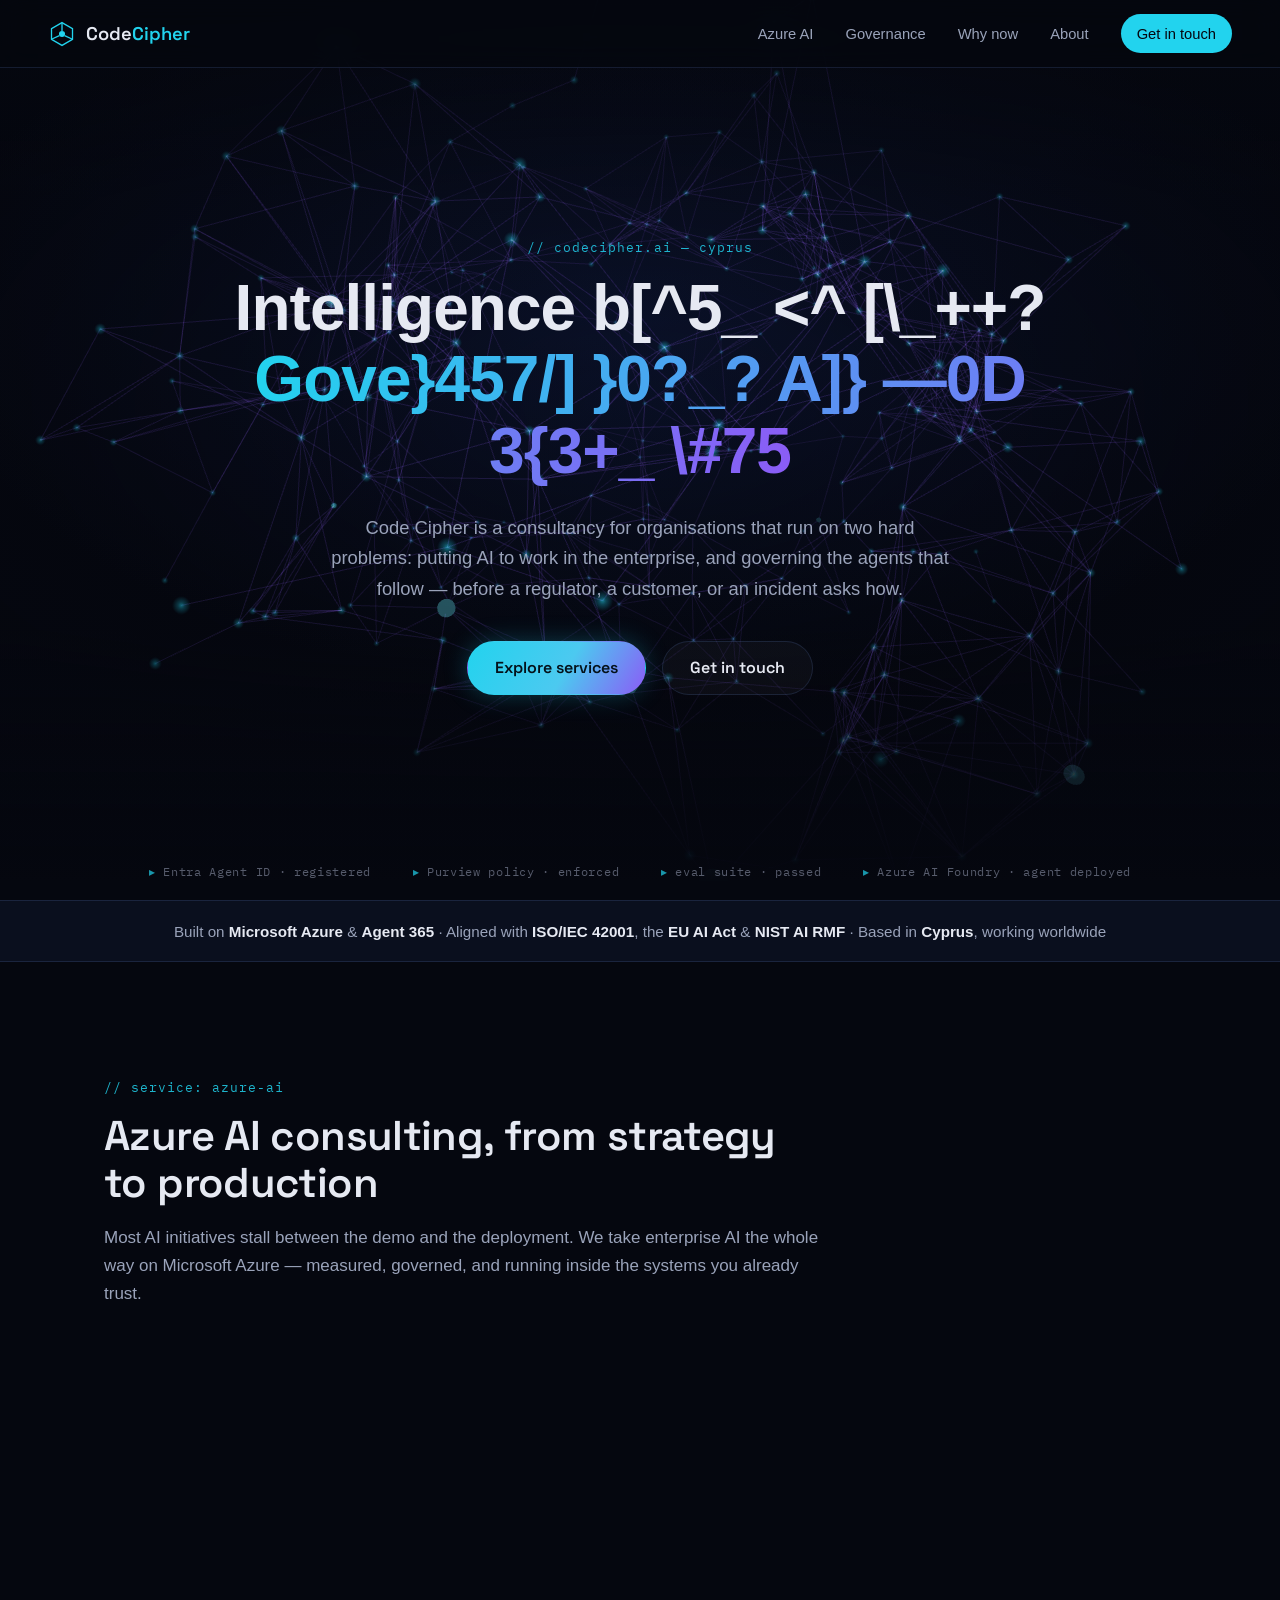
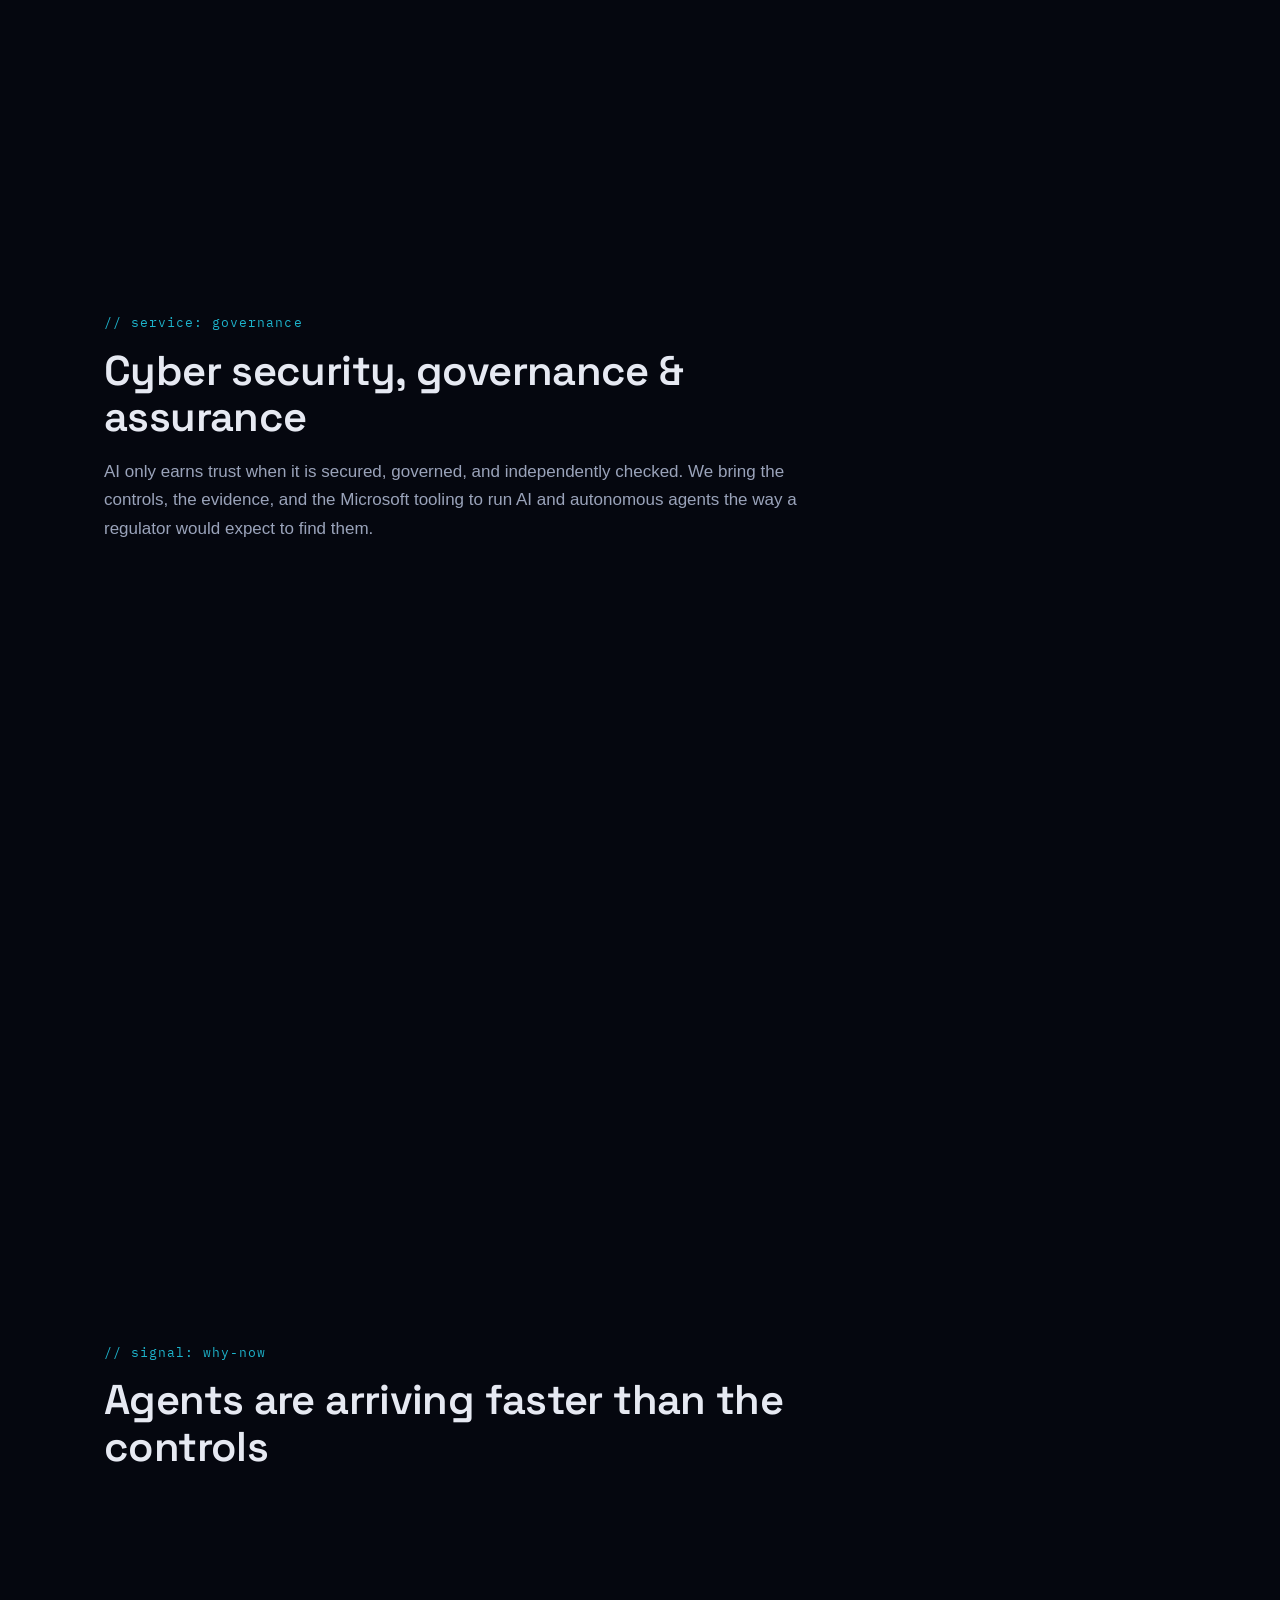
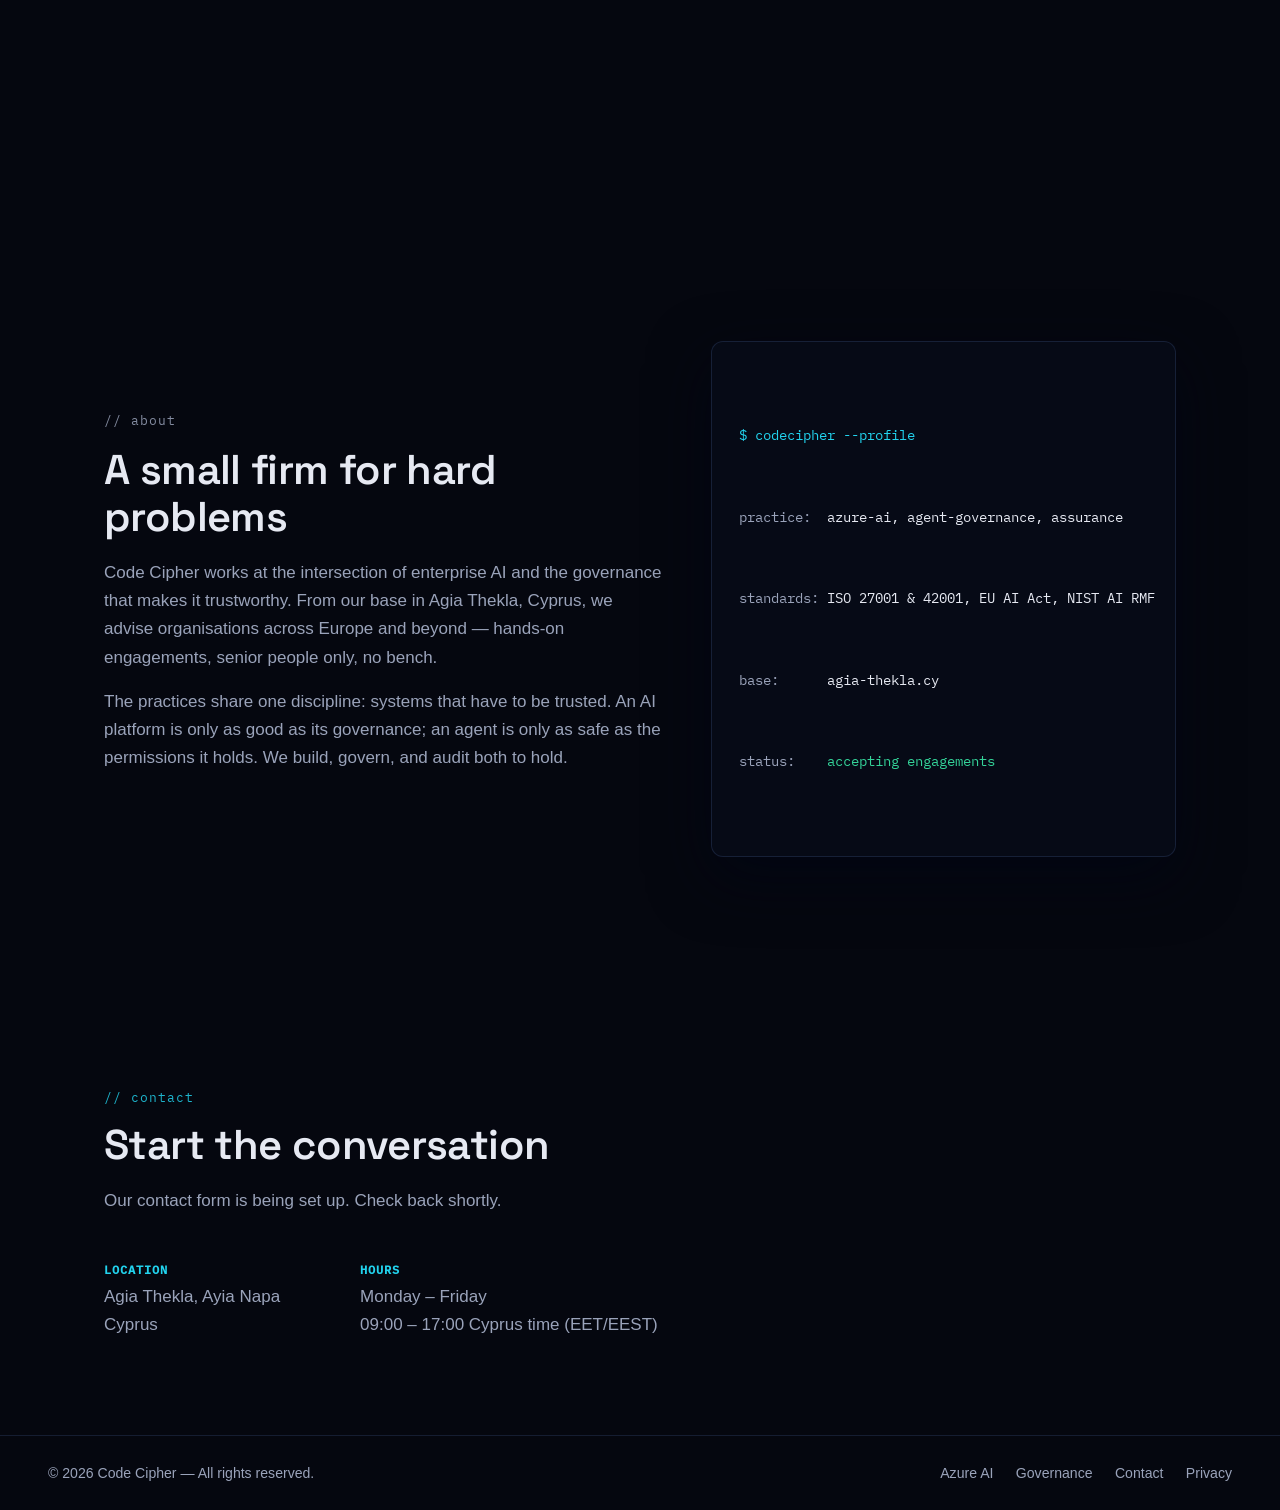
==== commit dc8b62da: "Shorten hero eyebrow for phones; drop noindexed privacy page from sitemap Co-Authored-By: Claude Myt" ====
--- a/index.html
+++ b/index.html
@@ -51,7 +51,7 @@
       <canvas id="hero-canvas" aria-hidden="true"></canvas>
       <div class="hero__veil" aria-hidden="true"></div>
       <div class="hero__inner">
-        <p class="eyebrow mono">// codecipher.ai — agia thekla, cyprus</p>
+        <p class="eyebrow mono">// codecipher.ai — cyprus</p>
         <h1 class="hero__title">
           <span class="scramble" data-text="Intelligence built on Azure.">Intelligence built on Azure.</span><br />
           <span class="scramble scramble--accent" data-text="Governance built for the agent era.">Governance built for the agent era.</span>
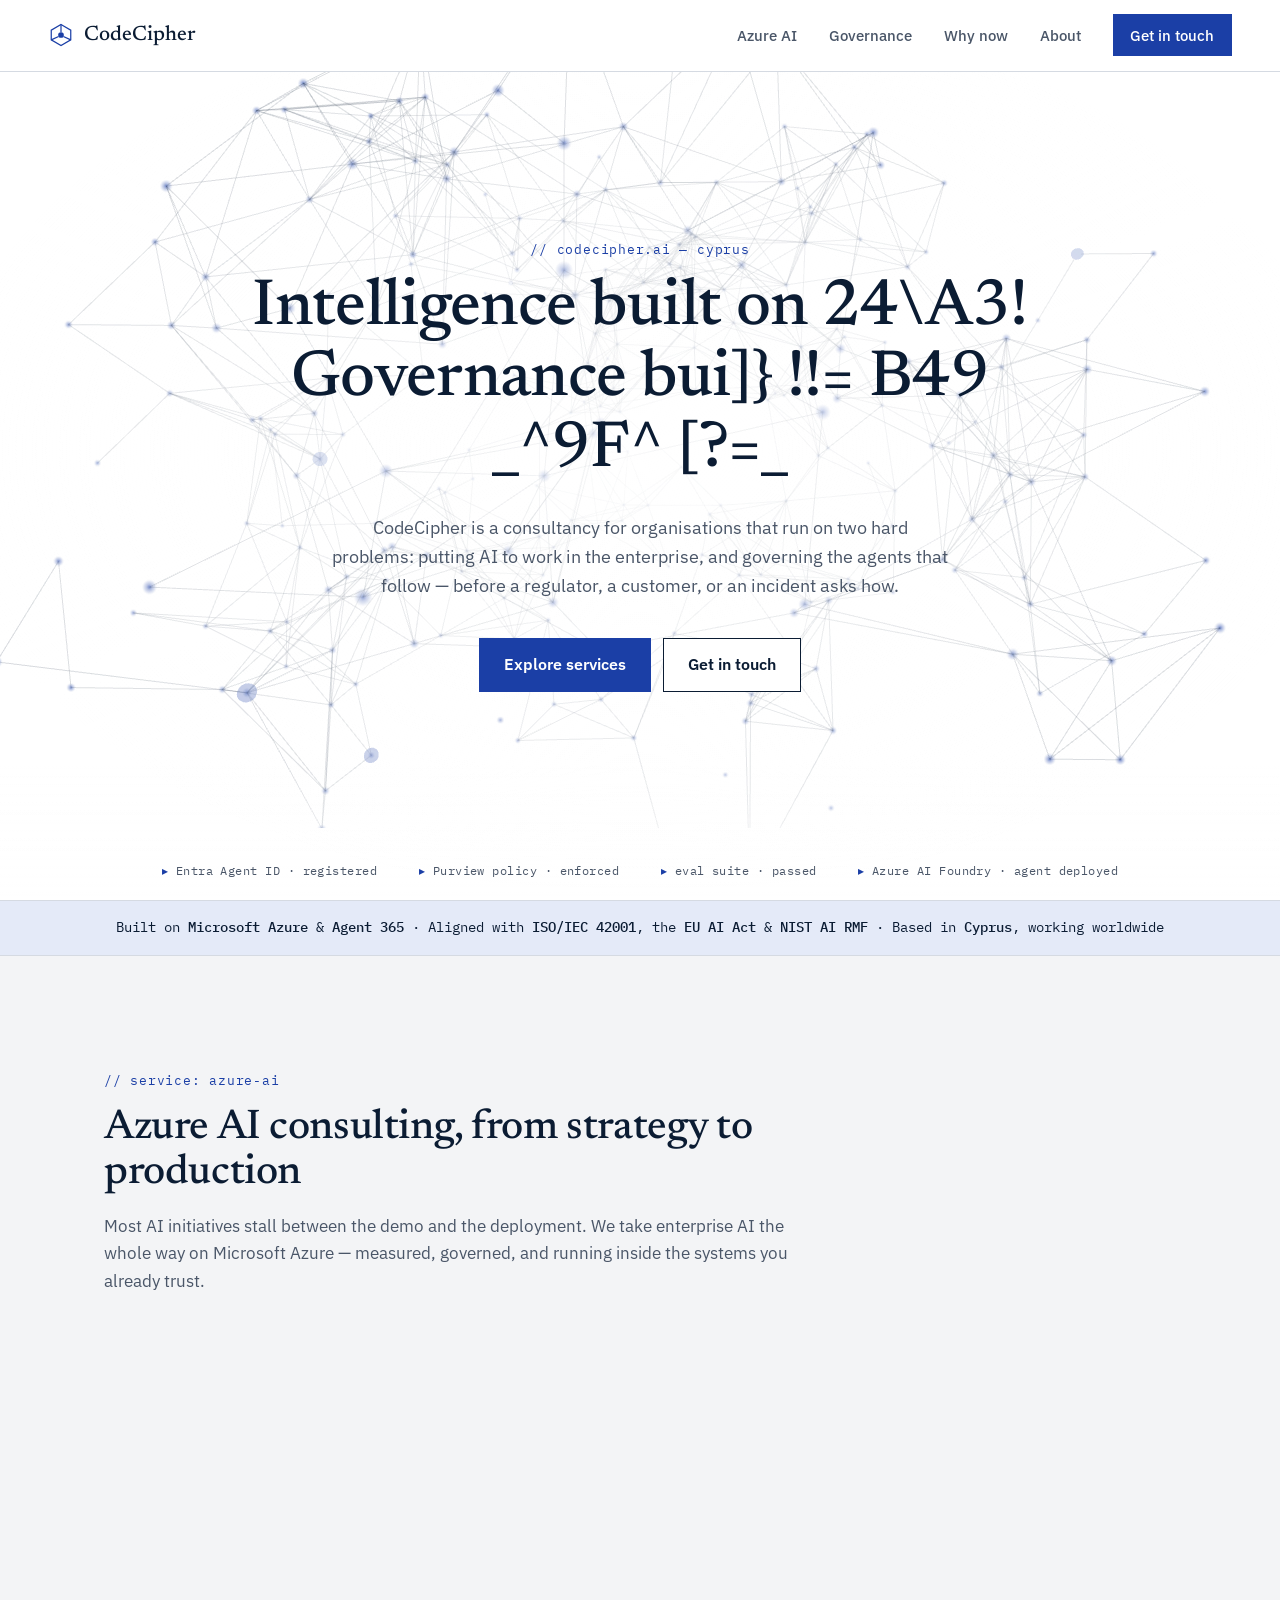
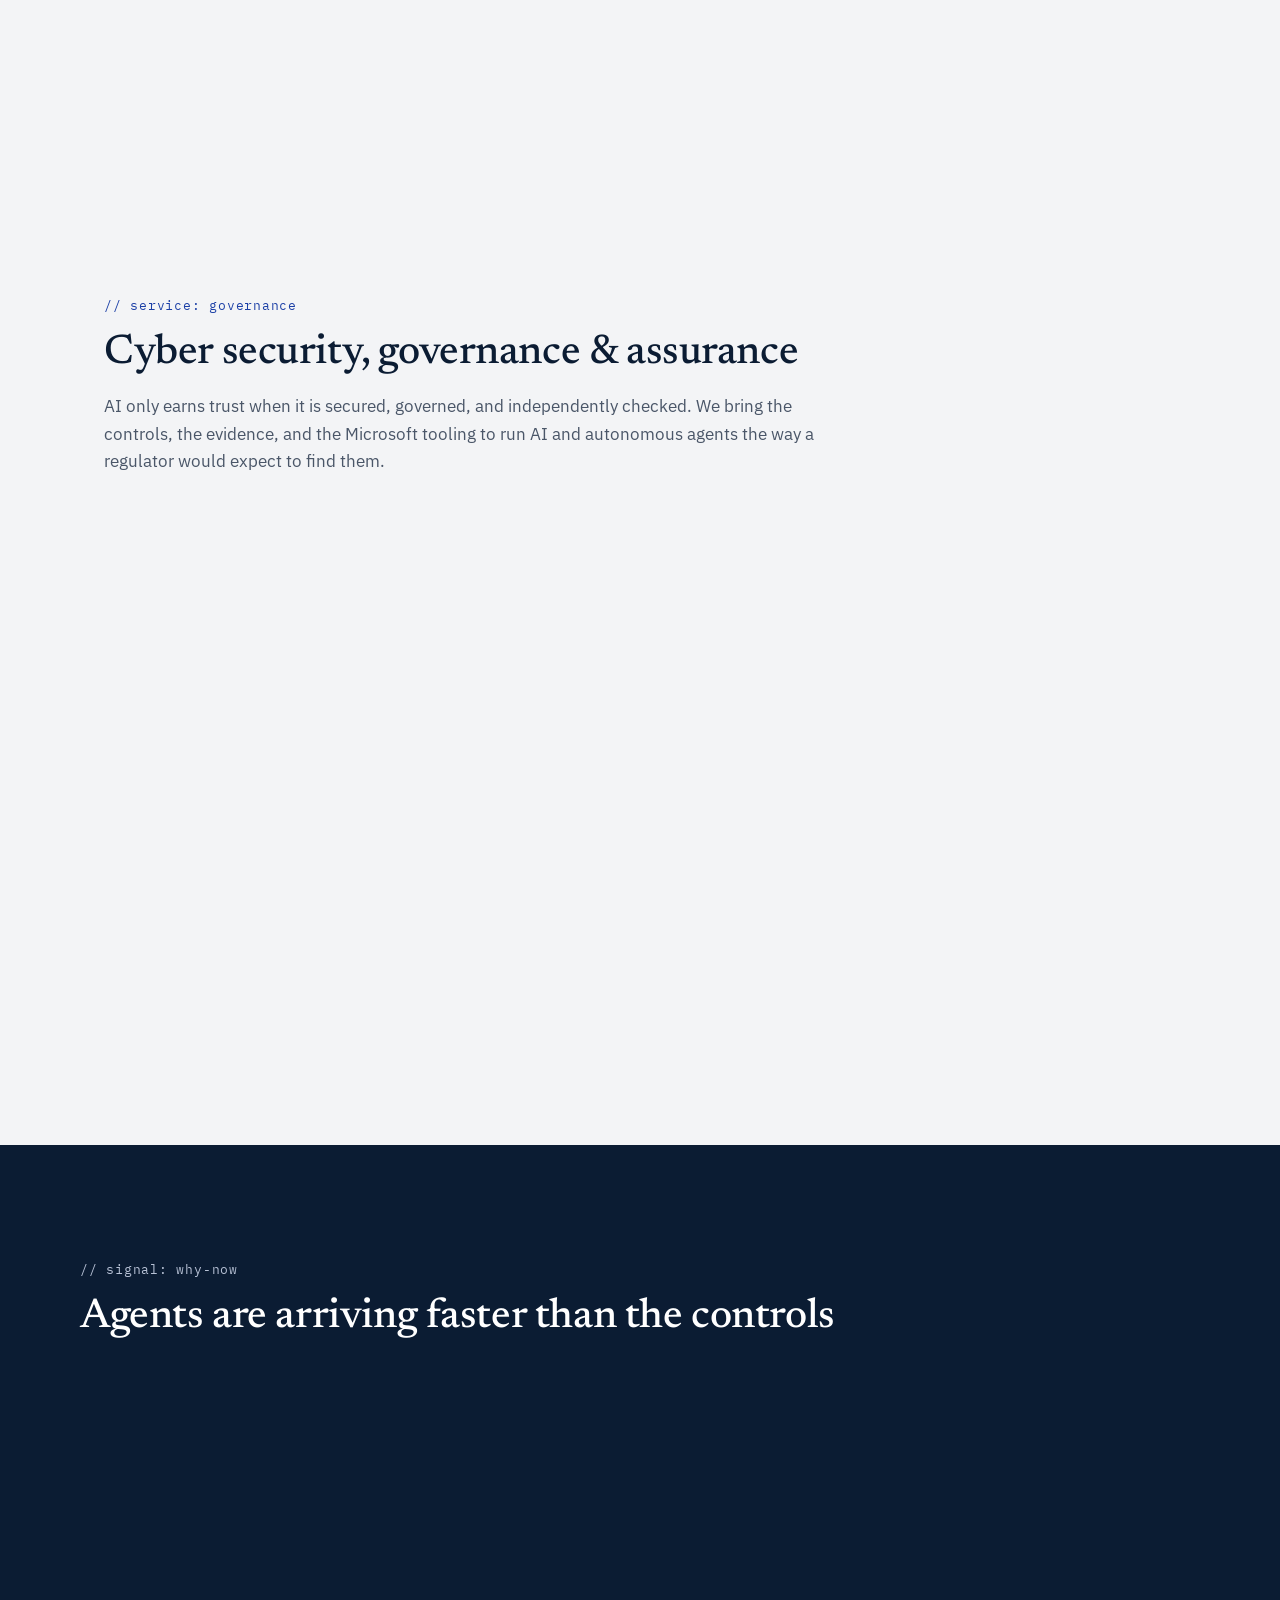
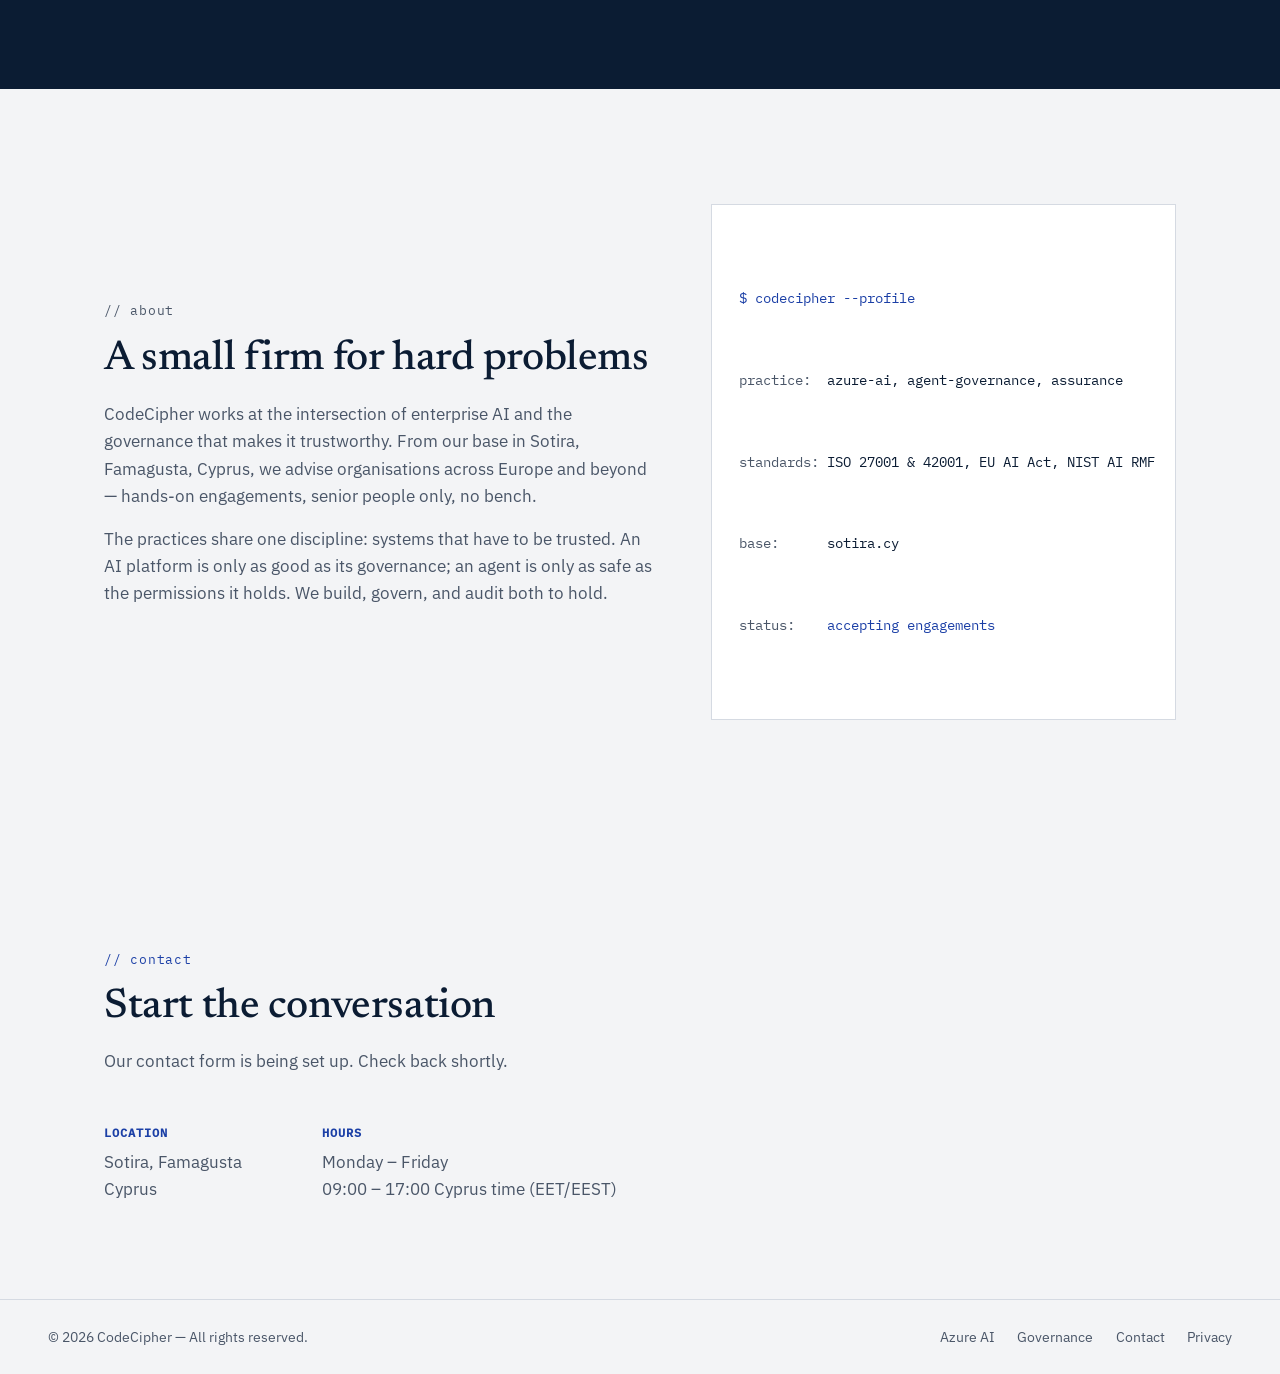
==== commit ca0d123a: "Blueprint colour scheme: light ground, navy ink, ultramarine accent - Newsreader display, IBM Plex S" ====
--- a/index.html
+++ b/index.html
@@ -4,9 +4,9 @@
   <meta charset="UTF-8" />
   <meta http-equiv="Content-Security-Policy" content="default-src 'self'; script-src 'self'; style-src 'self'; img-src 'self' data:; font-src 'self'; connect-src 'self'; base-uri 'self'; object-src 'none'; upgrade-insecure-requests" />
   <meta name="viewport" content="width=device-width, initial-scale=1.0" />
-  <title>Code Cipher — Azure AI Consulting, Agent Governance &amp; Assurance</title>
-  <meta name="description" content="Code Cipher is an AI consultancy: Microsoft Azure AI strategy and implementation, agent governance with Microsoft Agent 365, cyber security, and independent AI audits." />
-  <meta property="og:title" content="Code Cipher — Azure AI Consulting, Agent Governance &amp; Assurance" />
+  <title>CodeCipher — Azure AI Consulting, Agent Governance &amp; Assurance</title>
+  <meta name="description" content="CodeCipher is an AI consultancy: Microsoft Azure AI strategy and implementation, agent governance with Microsoft Agent 365, cyber security, and independent AI audits." />
+  <meta property="og:title" content="CodeCipher — Azure AI Consulting, Agent Governance &amp; Assurance" />
   <meta property="og:description" content="Enterprise AI on Azure. Agents governed, secured, and audited." />
   <meta property="og:type" content="website" />
   <meta property="og:url" content="https://codecipher.ai/" />
@@ -16,14 +16,14 @@
   <meta name="twitter:card" content="summary_large_image" />
   <link rel="canonical" href="https://codecipher.ai/" />
   <link rel="icon" href="/favicon.svg" type="image/svg+xml" />
-  <script type="module" crossorigin src="/assets/main-C-9-st-f.js"></script>
-  <link rel="stylesheet" crossorigin href="/assets/main-np615SeF.css">
+  <script type="module" crossorigin src="/assets/main-CBaXB4p3.js"></script>
+  <link rel="stylesheet" crossorigin href="/assets/main-CxtsKVyw.css">
 </head>
 <body>
 
   <!-- ===== Nav ===== -->
   <header class="nav" id="top">
-    <a class="nav__brand" href="#top" aria-label="Code Cipher home">
+    <a class="nav__brand" href="#top" aria-label="CodeCipher home">
       <svg class="nav__mark" viewBox="0 0 32 32" aria-hidden="true">
         <g fill="none" stroke="currentColor" stroke-width="1.5">
           <polygon points="16,3 28,10 28,22 16,29 4,22 4,10" />
@@ -57,7 +57,7 @@
           <span class="scramble scramble--accent" data-text="Governance built for the agent era.">Governance built for the agent era.</span>
         </h1>
         <p class="hero__lede">
-          Code Cipher is a consultancy for organisations that run on two hard problems:
+          CodeCipher is a consultancy for organisations that run on two hard problems:
           putting AI to work in the enterprise, and governing the agents that follow —
           before a regulator, a customer, or an incident asks how.
         </p>
@@ -185,8 +185,8 @@
           <p class="eyebrow mono">// about</p>
           <h2>A small firm for hard problems</h2>
           <p>
-            Code Cipher works at the intersection of enterprise AI and the governance that makes it trustworthy.
-            From our base in Agia Thekla, Cyprus, we advise organisations across Europe and
+            CodeCipher works at the intersection of enterprise AI and the governance that makes it trustworthy.
+            From our base in Sotira, Famagusta, Cyprus, we advise organisations across Europe and
             beyond — hands-on engagements, senior people only, no bench.
           </p>
           <p>
@@ -199,7 +199,7 @@
           <p>$ codecipher --profile</p>
           <p><span class="dim">practice:</span>  azure-ai, agent-governance, assurance</p>
           <p><span class="dim">standards:</span> ISO 27001 &amp; 42001, EU AI Act, NIST AI RMF</p>
-          <p><span class="dim">base:</span>      agia-thekla.cy</p>
+          <p><span class="dim">base:</span>      sotira.cy</p>
           <p><span class="dim">status:</span>    <span class="ok">accepting engagements</span></p>
         </div>
       </div>
@@ -216,7 +216,7 @@
         <aside class="contact__details">
           <div>
             <h3 class="mono">Location</h3>
-            <p>Agia Thekla, Ayia Napa<br />Cyprus</p>
+            <p>Sotira, Famagusta<br />Cyprus</p>
           </div>
           <div>
             <h3 class="mono">Hours</h3>
@@ -229,7 +229,7 @@
 
   <!-- ===== Footer ===== -->
   <footer class="footer">
-    <p>© 2026 Code Cipher — All rights reserved.</p>
+    <p>© 2026 CodeCipher — All rights reserved.</p>
     <nav aria-label="Footer">
       <a href="#azure-ai">Azure AI</a>
       <a href="#governance">Governance</a>
--- a/assets/main-CxtsKVyw.css
+++ b/assets/main-CxtsKVyw.css
@@ -0,0 +1 @@
+@font-face{font-family:Newsreader;font-style:normal;font-display:swap;font-weight:400;src:url(/assets/newsreader-latin-400-normal-BFBkh4jY.woff2)format("woff2"),url(/assets/newsreader-latin-400-normal-gRTjlS2D.woff)format("woff")}@font-face{font-family:Newsreader;font-style:normal;font-display:swap;font-weight:500;src:url(/assets/newsreader-latin-500-normal-B66TYsaK.woff2)format("woff2"),url(/assets/newsreader-latin-500-normal-DFwuUcdu.woff)format("woff")}@font-face{font-family:IBM Plex Sans;font-style:normal;font-display:swap;font-weight:400;src:url(/assets/ibm-plex-sans-latin-400-normal-CDDApCn2.woff2)format("woff2"),url(/assets/ibm-plex-sans-latin-400-normal-CYLoc0-x.woff)format("woff")}@font-face{font-family:IBM Plex Sans;font-style:normal;font-display:swap;font-weight:500;src:url(/assets/ibm-plex-sans-latin-500-normal-6ng42L7E.woff2)format("woff2"),url(/assets/ibm-plex-sans-latin-500-normal-BgVn5rGT.woff)format("woff")}@font-face{font-family:IBM Plex Sans;font-style:normal;font-display:swap;font-weight:600;src:url(/assets/ibm-plex-sans-latin-600-normal-CuJfVYMP.woff2)format("woff2"),url(/assets/ibm-plex-sans-latin-600-normal-Cu4Hd6ag.woff)format("woff")}@font-face{font-family:IBM Plex Mono;font-style:normal;font-display:swap;font-weight:400;src:url(/assets/ibm-plex-mono-latin-400-normal-DMJ8VG8y.woff2)format("woff2"),url(/assets/ibm-plex-mono-latin-400-normal-CvHOgSBP.woff)format("woff")}@font-face{font-family:IBM Plex Mono;font-style:normal;font-display:swap;font-weight:500;src:url(/assets/ibm-plex-mono-latin-500-normal-DSY6xOcd.woff2)format("woff2"),url(/assets/ibm-plex-mono-latin-500-normal-CB9ihrfo.woff)format("woff")}:root{--bg:#f3f4f6;--surface:#fff;--ink:#0b1c33;--muted:#4a5668;--accent:#1b3fa6;--accent-hover:#102a78;--tint:#e4eaf8;--line:#d5dae2;--band:#0b1c33;--band-text:#b8c2d6;--band-line:#3a4a66;--font-display:"Newsreader", Georgia, serif;--font-body:"IBM Plex Sans", system-ui, sans-serif;--font-mono:"IBM Plex Mono", monospace;--max:1120px}*{box-sizing:border-box;margin:0;padding:0}html{scroll-behavior:smooth;overflow-x:hidden}body{background:var(--bg);color:var(--ink);font-family:var(--font-body);-webkit-font-smoothing:antialiased;font-size:1.0625rem;line-height:1.6;overflow-x:hidden}h1,h2{font-family:var(--font-display);letter-spacing:-.01em;font-weight:500;line-height:1.08}h2{font-size:clamp(1.9rem,3.4vw,2.6rem)}h3{font-family:var(--font-body);font-size:1.125rem;font-weight:600}a{color:var(--accent);text-decoration:none}a:hover{color:var(--accent-hover);text-decoration:underline}.mono{font-family:var(--font-mono)}:focus-visible{outline:2px solid var(--accent);outline-offset:3px}.eyebrow{color:var(--accent);letter-spacing:.06em;text-transform:lowercase;margin-bottom:.9rem;font-size:.8rem}.nav{z-index:50;background:var(--surface);border-bottom:1px solid var(--line);justify-content:space-between;align-items:center;padding:.9rem clamp(1.2rem,4vw,3rem);display:flex;position:fixed;inset:0 0 auto}.nav__brand{font-family:var(--font-display);color:var(--ink);align-items:center;gap:.6rem;font-size:1.3rem;font-weight:500;display:flex}.nav__brand:hover{color:var(--ink);text-decoration:none}.nav__brand em{color:var(--ink);font-style:normal}.nav__mark{width:26px;height:26px;color:var(--accent)}.nav__links{align-items:center;gap:clamp(1rem,2.5vw,2rem);display:flex}.nav__links a{color:var(--muted);font-size:.95rem;font-weight:500}.nav__links a:hover{color:var(--ink);text-decoration:none}.nav__cta{background:var(--accent);padding:.55rem 1.1rem;font-weight:600;color:var(--surface)!important}.nav__cta:hover{background:var(--accent-hover)}.btn{font-family:var(--font-body);cursor:pointer;border:1px solid #0000;padding:.85rem 1.5rem;font-size:1rem;font-weight:600;transition:background-color .15s,border-color .15s,color .15s;display:inline-block}.btn:hover{text-decoration:none}.btn--primary{background:var(--accent);border-color:var(--accent);color:var(--surface)}.btn--primary:hover{background:var(--accent-hover);border-color:var(--accent-hover);color:var(--surface)}.btn--ghost{color:var(--ink);border-color:var(--ink);background:var(--surface)}.btn--ghost:hover{background:var(--ink);color:var(--surface)}.hero{text-align:center;background:var(--surface);justify-content:center;align-items:center;min-height:100svh;padding:7rem 1.5rem 5rem;display:flex;position:relative;overflow:hidden}#hero-canvas{background:var(--surface);width:100%;height:100%;position:absolute;inset:0}.hero__veil{pointer-events:none;background:radial-gradient(ellipse 55% 50% at 50% 50%, #ffffffd1 0%, #fff0 100%), linear-gradient(to bottom, #fff0 85%, var(--surface) 100%);position:absolute;inset:0}.hero__inner{max-width:880px;position:relative}.hero__title{color:var(--ink);font-size:clamp(2.2rem,5.4vw,4.1rem)}.hero__title .scramble--accent{color:var(--ink)}.hero__lede{max-width:620px;color:var(--muted);margin:1.6rem auto 2.3rem;font-size:clamp(1rem,1.6vw,1.15rem)}.hero__ctas{flex-wrap:wrap;justify-content:center;gap:.8rem;display:flex}.hero__ticker{letter-spacing:.04em;color:var(--muted);flex-wrap:wrap;justify-content:center;gap:2.6rem;font-size:.72rem;display:flex;position:absolute;bottom:1.2rem;left:0;right:0}.hero__ticker span:before{content:"▸ ";color:var(--accent)}.trust{border-block:1px solid var(--line);background:var(--tint);text-align:center;padding:1rem 1.5rem}.trust__line{font-family:var(--font-mono);color:var(--ink);font-size:.85rem}.trust__line strong{color:var(--ink);font-weight:500}.section{max-width:var(--max);margin:0 auto;padding:clamp(4.5rem,9vw,7.5rem) 1.5rem}.section__head{max-width:720px;margin-bottom:3rem}.section__lede{color:var(--muted);margin-top:1.1rem}.cards{grid-template-columns:repeat(auto-fit,minmax(240px,1fr));gap:1rem;display:grid}.card{background:var(--surface);border:1px solid var(--line);padding:1.7rem 1.5rem;transition:border-color .2s}.card:hover{border-color:var(--accent)}.card__icon{width:30px;height:30px;color:var(--accent);margin-bottom:1rem}.card h3{margin-bottom:.55rem}.card p{color:var(--muted);font-size:.95rem}.section--band{background:var(--band);max-width:none;color:var(--surface);text-align:left}.section--band>*{max-width:var(--max);margin-inline:auto}.section--band .eyebrow{color:var(--band-text)}.stats{grid-template-columns:repeat(auto-fit,minmax(250px,1fr));gap:2.2rem;display:grid}.stat{border-top:1px solid var(--band-line);padding-top:1.2rem}.stat__num{font-family:var(--font-display);color:var(--surface);margin-bottom:.7rem;font-size:clamp(2.8rem,5vw,3.6rem);font-weight:500;line-height:1;display:block}.stat__label{color:var(--band-text);max-width:34ch;font-size:.95rem;display:block}.about{grid-template-columns:1.2fr 1fr;align-items:center;gap:3rem;display:grid}.about__text h2{margin-bottom:1.2rem}.about__text p{color:var(--muted);margin-bottom:1rem}.about__panel{background:var(--surface);border:1px solid var(--line);color:var(--ink);white-space:pre;padding:1.6rem 1.7rem;font-size:.85rem;line-height:2;overflow-x:auto}.about__panel p:first-child{color:var(--accent)}.about__panel .dim{color:var(--muted)}.about__panel .ok{color:var(--accent)}.section--contact{padding-bottom:6rem}.contact{grid-template-columns:1.4fr 1fr;gap:3rem;display:grid}.contact__form{flex-direction:column;gap:1.1rem;display:flex}.contact__form label{flex-direction:column;gap:.4rem;display:flex}.contact__form label span{font-family:var(--font-mono);letter-spacing:.06em;color:var(--muted);text-transform:uppercase;font-size:.78rem}.contact__form input,.contact__form textarea{background:var(--surface);border:1px solid var(--line);color:var(--ink);font-family:var(--font-body);padding:.8rem 1rem;font-size:1rem}.contact__form input:focus,.contact__form textarea:focus{border-color:var(--accent);box-shadow:0 0 0 3px var(--tint);outline:none}.contact__form button{align-self:flex-start;margin-top:.4rem}.contact__note{color:var(--muted);font-size:.82rem}.contact__details{flex-direction:column;gap:1.8rem;display:flex}.contact__details h3{font-family:var(--font-mono);letter-spacing:.08em;text-transform:uppercase;color:var(--accent);margin-bottom:.4rem;font-size:.78rem}.contact__details p{color:var(--muted)}.contact--details-only{grid-template-columns:1fr}.contact--details-only .contact__details{flex-flow:wrap;gap:3rem 5rem}.footer{border-top:1px solid var(--line);color:var(--muted);flex-wrap:wrap;justify-content:space-between;align-items:center;gap:1rem;padding:1.6rem clamp(1.2rem,4vw,3rem);font-size:.88rem;display:flex}.footer nav{gap:1.4rem;display:flex}.footer a{color:var(--muted)}.footer a:hover{color:var(--ink)}.js .reveal{opacity:0;transform:translateY(28px)}@media (width<=860px){.about,.contact{grid-template-columns:1fr}.nav__links a:not(.nav__cta),.hero__ticker{display:none}}@media (prefers-reduced-motion:reduce){html{scroll-behavior:auto}*,:before,:after{transition:none!important;animation:none!important}.js .reveal{opacity:1;transform:none}}.cards--five{grid-template-columns:repeat(6,1fr)}.cards--five>.card{grid-column:span 2}.cards--five>.card:nth-child(n+4){grid-column:span 3}@media (width<=860px){.cards--five{grid-template-columns:1fr}.cards--five>.card,.cards--five>.card:nth-child(n+4){grid-column:auto}.about__panel{white-space:pre-wrap}}.page{max-width:720px;margin:0 auto;padding:7.5rem 1.5rem 5rem}.page h1{margin-bottom:1.2rem;font-size:clamp(2rem,4vw,2.8rem)}.page h2{font-family:var(--font-body);margin:2rem 0 .6rem;font-size:1.15rem;font-weight:600}.page p,.page li{color:var(--muted);margin-bottom:1rem}.page ul{padding-left:1.2rem}.page li{margin-bottom:.4rem}.page--center{text-align:center;padding-top:10rem}.page--center .stat__num{color:var(--accent);margin-bottom:1rem;font-size:clamp(4rem,12vw,7rem)}.page--center .btn{margin-top:1.5rem}
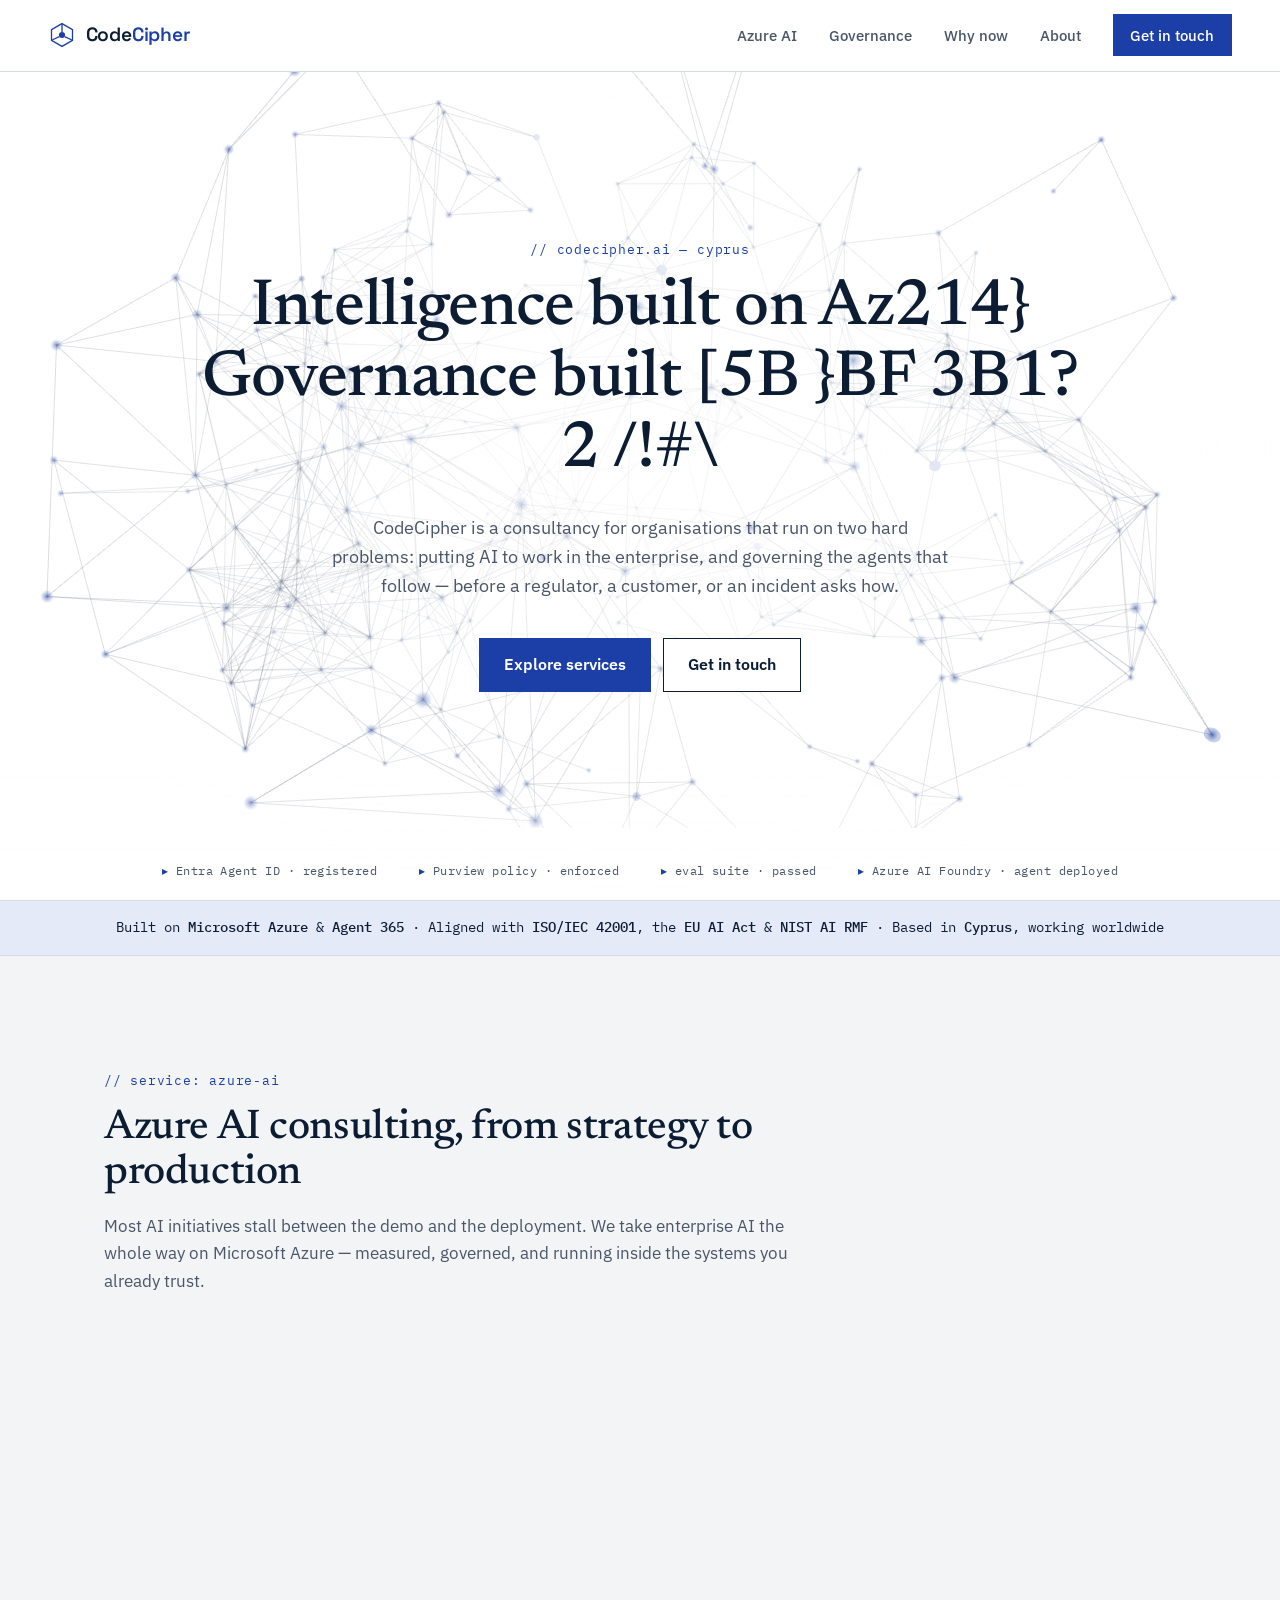
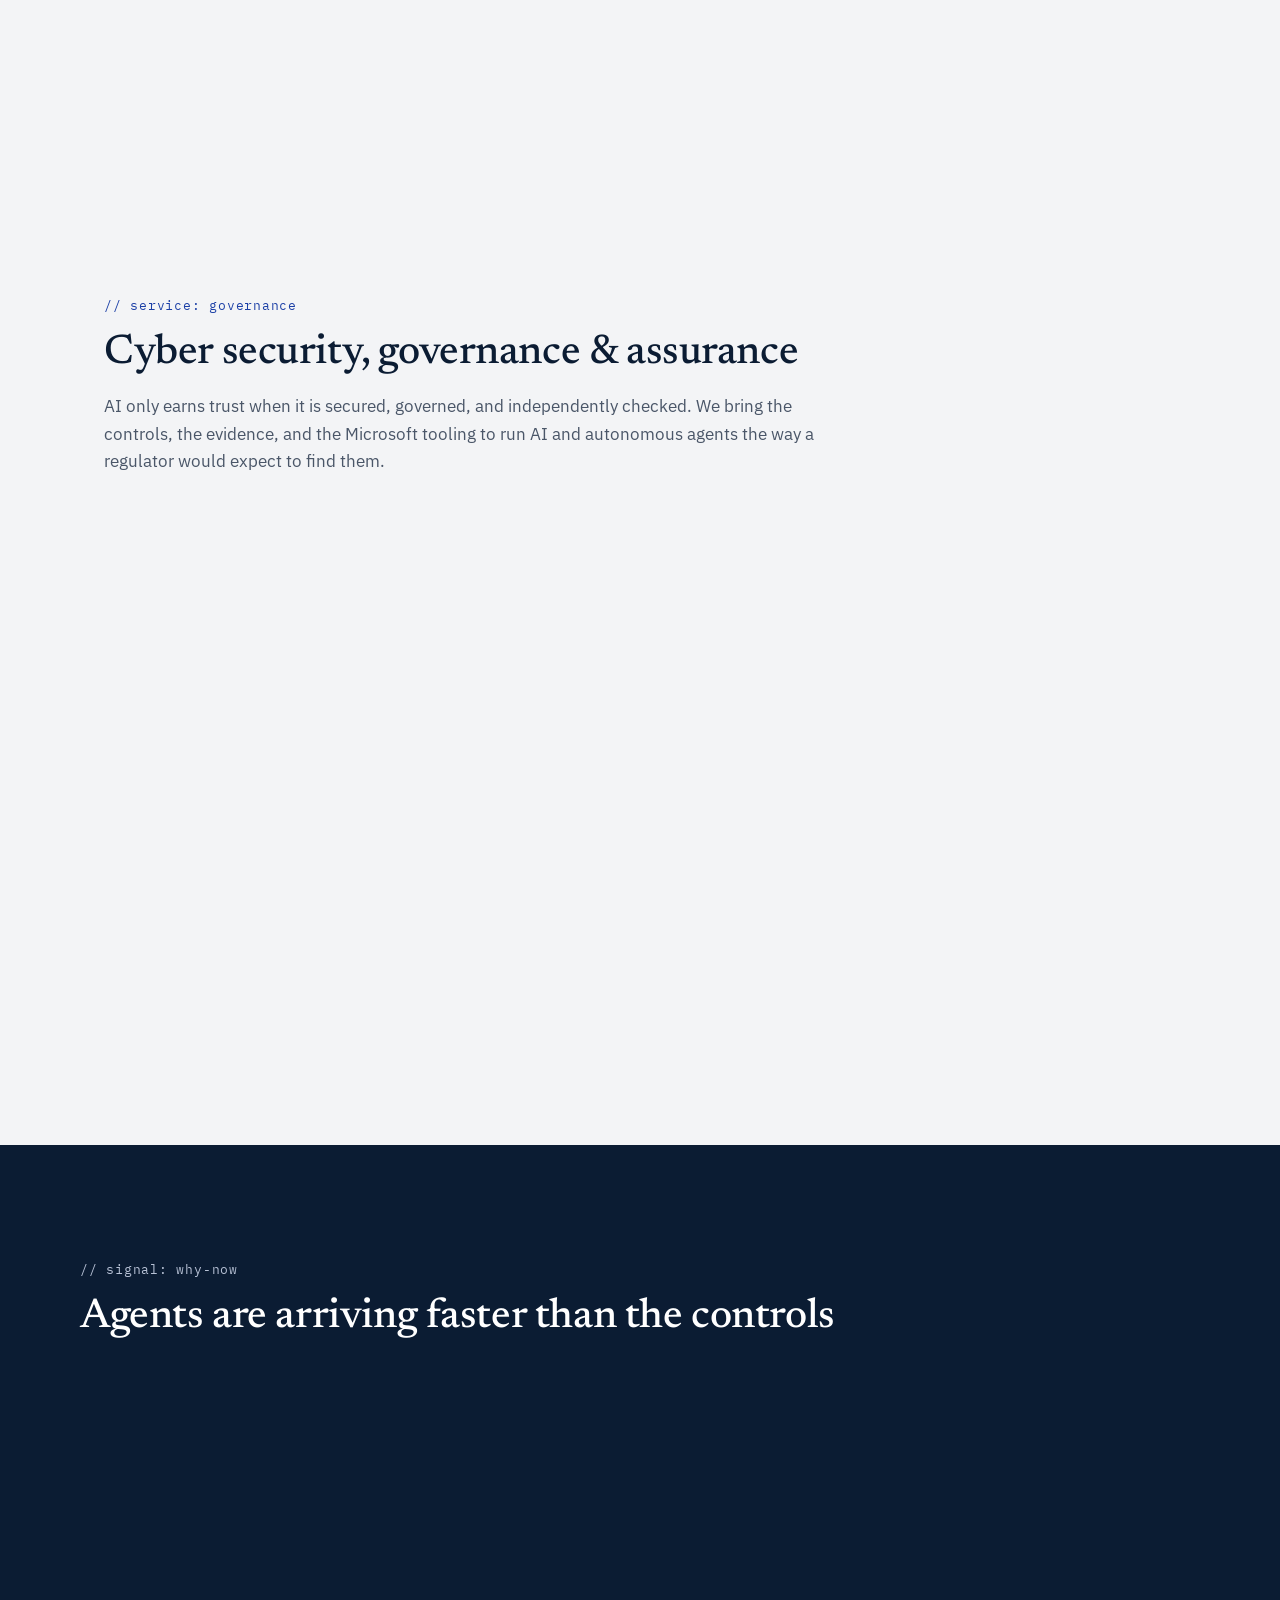
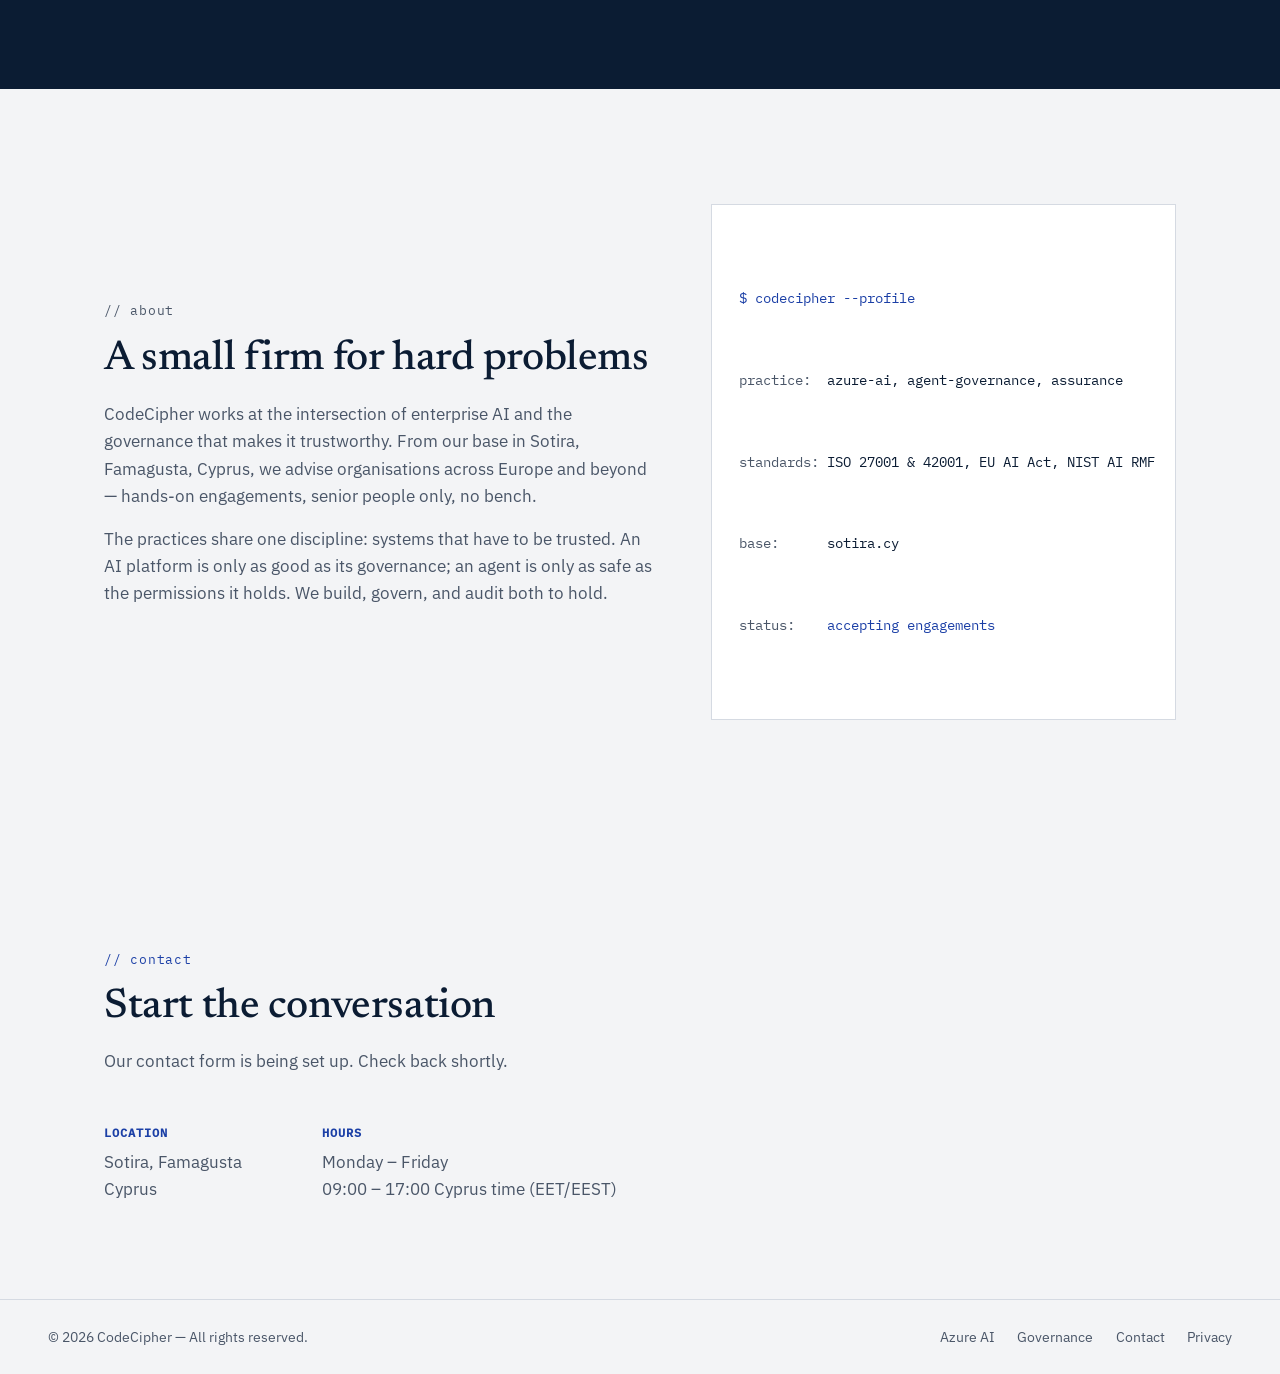
==== commit 589b0c78: "Restore two-tone CodeCipher wordmark in theme colours Co-Authored-By: Claude Mythos 5.1 <noreply@ant" ====
--- a/index.html
+++ b/index.html
@@ -16,8 +16,8 @@
   <meta name="twitter:card" content="summary_large_image" />
   <link rel="canonical" href="https://codecipher.ai/" />
   <link rel="icon" href="/favicon.svg" type="image/svg+xml" />
-  <script type="module" crossorigin src="/assets/main-CBaXB4p3.js"></script>
-  <link rel="stylesheet" crossorigin href="/assets/main-CxtsKVyw.css">
+  <script type="module" crossorigin src="/assets/main-B9XbCqpm.js"></script>
+  <link rel="stylesheet" crossorigin href="/assets/main-_-sfEFJ9.css">
 </head>
 <body>
 
--- a/assets/main-_-sfEFJ9.css
+++ b/assets/main-_-sfEFJ9.css
@@ -0,0 +1 @@
+@font-face{font-family:Newsreader;font-style:normal;font-display:swap;font-weight:400;src:url(/assets/newsreader-latin-400-normal-BFBkh4jY.woff2)format("woff2"),url(/assets/newsreader-latin-400-normal-gRTjlS2D.woff)format("woff")}@font-face{font-family:Newsreader;font-style:normal;font-display:swap;font-weight:500;src:url(/assets/newsreader-latin-500-normal-B66TYsaK.woff2)format("woff2"),url(/assets/newsreader-latin-500-normal-DFwuUcdu.woff)format("woff")}@font-face{font-family:Space Grotesk;font-style:normal;font-display:swap;font-weight:600;src:url(/assets/space-grotesk-latin-600-normal-DjKNqYRj.woff2)format("woff2"),url(/assets/space-grotesk-latin-600-normal-BflQw4A9.woff)format("woff")}@font-face{font-family:IBM Plex Sans;font-style:normal;font-display:swap;font-weight:400;src:url(/assets/ibm-plex-sans-latin-400-normal-CDDApCn2.woff2)format("woff2"),url(/assets/ibm-plex-sans-latin-400-normal-CYLoc0-x.woff)format("woff")}@font-face{font-family:IBM Plex Sans;font-style:normal;font-display:swap;font-weight:500;src:url(/assets/ibm-plex-sans-latin-500-normal-6ng42L7E.woff2)format("woff2"),url(/assets/ibm-plex-sans-latin-500-normal-BgVn5rGT.woff)format("woff")}@font-face{font-family:IBM Plex Sans;font-style:normal;font-display:swap;font-weight:600;src:url(/assets/ibm-plex-sans-latin-600-normal-CuJfVYMP.woff2)format("woff2"),url(/assets/ibm-plex-sans-latin-600-normal-Cu4Hd6ag.woff)format("woff")}@font-face{font-family:IBM Plex Mono;font-style:normal;font-display:swap;font-weight:400;src:url(/assets/ibm-plex-mono-latin-400-normal-DMJ8VG8y.woff2)format("woff2"),url(/assets/ibm-plex-mono-latin-400-normal-CvHOgSBP.woff)format("woff")}@font-face{font-family:IBM Plex Mono;font-style:normal;font-display:swap;font-weight:500;src:url(/assets/ibm-plex-mono-latin-500-normal-DSY6xOcd.woff2)format("woff2"),url(/assets/ibm-plex-mono-latin-500-normal-CB9ihrfo.woff)format("woff")}:root{--bg:#f3f4f6;--surface:#fff;--ink:#0b1c33;--muted:#4a5668;--accent:#1b3fa6;--accent-hover:#102a78;--tint:#e4eaf8;--line:#d5dae2;--band:#0b1c33;--band-text:#b8c2d6;--band-line:#3a4a66;--font-display:"Newsreader", Georgia, serif;--font-body:"IBM Plex Sans", system-ui, sans-serif;--font-mono:"IBM Plex Mono", monospace;--font-brand:"Space Grotesk", "IBM Plex Sans", sans-serif;--max:1120px}*{box-sizing:border-box;margin:0;padding:0}html{scroll-behavior:smooth;overflow-x:hidden}body{background:var(--bg);color:var(--ink);font-family:var(--font-body);-webkit-font-smoothing:antialiased;font-size:1.0625rem;line-height:1.6;overflow-x:hidden}h1,h2{font-family:var(--font-display);letter-spacing:-.01em;font-weight:500;line-height:1.08}h2{font-size:clamp(1.9rem,3.4vw,2.6rem)}h3{font-family:var(--font-body);font-size:1.125rem;font-weight:600}a{color:var(--accent);text-decoration:none}a:hover{color:var(--accent-hover);text-decoration:underline}.mono{font-family:var(--font-mono)}:focus-visible{outline:2px solid var(--accent);outline-offset:3px}.eyebrow{color:var(--accent);letter-spacing:.06em;text-transform:lowercase;margin-bottom:.9rem;font-size:.8rem}.nav{z-index:50;background:var(--surface);border-bottom:1px solid var(--line);justify-content:space-between;align-items:center;padding:.9rem clamp(1.2rem,4vw,3rem);display:flex;position:fixed;inset:0 0 auto}.nav__brand{font-family:var(--font-brand);letter-spacing:-.01em;color:var(--ink);align-items:center;gap:.6rem;font-size:1.2rem;font-weight:600;display:flex}.nav__brand:hover{color:var(--ink);text-decoration:none}.nav__brand em{color:var(--accent);font-style:normal}.nav__mark{width:28px;height:28px;color:var(--accent)}.nav__links{align-items:center;gap:clamp(1rem,2.5vw,2rem);display:flex}.nav__links a{color:var(--muted);font-size:.95rem;font-weight:500}.nav__links a:hover{color:var(--ink);text-decoration:none}.nav__cta{background:var(--accent);padding:.55rem 1.1rem;font-weight:600;color:var(--surface)!important}.nav__cta:hover{background:var(--accent-hover)}.btn{font-family:var(--font-body);cursor:pointer;border:1px solid #0000;padding:.85rem 1.5rem;font-size:1rem;font-weight:600;transition:background-color .15s,border-color .15s,color .15s;display:inline-block}.btn:hover{text-decoration:none}.btn--primary{background:var(--accent);border-color:var(--accent);color:var(--surface)}.btn--primary:hover{background:var(--accent-hover);border-color:var(--accent-hover);color:var(--surface)}.btn--ghost{color:var(--ink);border-color:var(--ink);background:var(--surface)}.btn--ghost:hover{background:var(--ink);color:var(--surface)}.hero{text-align:center;background:var(--surface);justify-content:center;align-items:center;min-height:100svh;padding:7rem 1.5rem 5rem;display:flex;position:relative;overflow:hidden}#hero-canvas{background:var(--surface);width:100%;height:100%;position:absolute;inset:0}.hero__veil{pointer-events:none;background:radial-gradient(ellipse 55% 50% at 50% 50%, #ffffffd1 0%, #fff0 100%), linear-gradient(to bottom, #fff0 85%, var(--surface) 100%);position:absolute;inset:0}.hero__inner{max-width:880px;position:relative}.hero__title{color:var(--ink);font-size:clamp(2.2rem,5.4vw,4.1rem)}.hero__title .scramble--accent{color:var(--ink)}.hero__lede{max-width:620px;color:var(--muted);margin:1.6rem auto 2.3rem;font-size:clamp(1rem,1.6vw,1.15rem)}.hero__ctas{flex-wrap:wrap;justify-content:center;gap:.8rem;display:flex}.hero__ticker{letter-spacing:.04em;color:var(--muted);flex-wrap:wrap;justify-content:center;gap:2.6rem;font-size:.72rem;display:flex;position:absolute;bottom:1.2rem;left:0;right:0}.hero__ticker span:before{content:"▸ ";color:var(--accent)}.trust{border-block:1px solid var(--line);background:var(--tint);text-align:center;padding:1rem 1.5rem}.trust__line{font-family:var(--font-mono);color:var(--ink);font-size:.85rem}.trust__line strong{color:var(--ink);font-weight:500}.section{max-width:var(--max);margin:0 auto;padding:clamp(4.5rem,9vw,7.5rem) 1.5rem}.section__head{max-width:720px;margin-bottom:3rem}.section__lede{color:var(--muted);margin-top:1.1rem}.cards{grid-template-columns:repeat(auto-fit,minmax(240px,1fr));gap:1rem;display:grid}.card{background:var(--surface);border:1px solid var(--line);padding:1.7rem 1.5rem;transition:border-color .2s}.card:hover{border-color:var(--accent)}.card__icon{width:30px;height:30px;color:var(--accent);margin-bottom:1rem}.card h3{margin-bottom:.55rem}.card p{color:var(--muted);font-size:.95rem}.section--band{background:var(--band);max-width:none;color:var(--surface);text-align:left}.section--band>*{max-width:var(--max);margin-inline:auto}.section--band .eyebrow{color:var(--band-text)}.stats{grid-template-columns:repeat(auto-fit,minmax(250px,1fr));gap:2.2rem;display:grid}.stat{border-top:1px solid var(--band-line);padding-top:1.2rem}.stat__num{font-family:var(--font-display);color:var(--surface);margin-bottom:.7rem;font-size:clamp(2.8rem,5vw,3.6rem);font-weight:500;line-height:1;display:block}.stat__label{color:var(--band-text);max-width:34ch;font-size:.95rem;display:block}.about{grid-template-columns:1.2fr 1fr;align-items:center;gap:3rem;display:grid}.about__text h2{margin-bottom:1.2rem}.about__text p{color:var(--muted);margin-bottom:1rem}.about__panel{background:var(--surface);border:1px solid var(--line);color:var(--ink);white-space:pre;padding:1.6rem 1.7rem;font-size:.85rem;line-height:2;overflow-x:auto}.about__panel p:first-child{color:var(--accent)}.about__panel .dim{color:var(--muted)}.about__panel .ok{color:var(--accent)}.section--contact{padding-bottom:6rem}.contact{grid-template-columns:1.4fr 1fr;gap:3rem;display:grid}.contact__form{flex-direction:column;gap:1.1rem;display:flex}.contact__form label{flex-direction:column;gap:.4rem;display:flex}.contact__form label span{font-family:var(--font-mono);letter-spacing:.06em;color:var(--muted);text-transform:uppercase;font-size:.78rem}.contact__form input,.contact__form textarea{background:var(--surface);border:1px solid var(--line);color:var(--ink);font-family:var(--font-body);padding:.8rem 1rem;font-size:1rem}.contact__form input:focus,.contact__form textarea:focus{border-color:var(--accent);box-shadow:0 0 0 3px var(--tint);outline:none}.contact__form button{align-self:flex-start;margin-top:.4rem}.contact__note{color:var(--muted);font-size:.82rem}.contact__details{flex-direction:column;gap:1.8rem;display:flex}.contact__details h3{font-family:var(--font-mono);letter-spacing:.08em;text-transform:uppercase;color:var(--accent);margin-bottom:.4rem;font-size:.78rem}.contact__details p{color:var(--muted)}.contact--details-only{grid-template-columns:1fr}.contact--details-only .contact__details{flex-flow:wrap;gap:3rem 5rem}.footer{border-top:1px solid var(--line);color:var(--muted);flex-wrap:wrap;justify-content:space-between;align-items:center;gap:1rem;padding:1.6rem clamp(1.2rem,4vw,3rem);font-size:.88rem;display:flex}.footer nav{gap:1.4rem;display:flex}.footer a{color:var(--muted)}.footer a:hover{color:var(--ink)}.js .reveal{opacity:0;transform:translateY(28px)}@media (width<=860px){.about,.contact{grid-template-columns:1fr}.nav__links a:not(.nav__cta),.hero__ticker{display:none}}@media (prefers-reduced-motion:reduce){html{scroll-behavior:auto}*,:before,:after{transition:none!important;animation:none!important}.js .reveal{opacity:1;transform:none}}.cards--five{grid-template-columns:repeat(6,1fr)}.cards--five>.card{grid-column:span 2}.cards--five>.card:nth-child(n+4){grid-column:span 3}@media (width<=860px){.cards--five{grid-template-columns:1fr}.cards--five>.card,.cards--five>.card:nth-child(n+4){grid-column:auto}.about__panel{white-space:pre-wrap}}.page{max-width:720px;margin:0 auto;padding:7.5rem 1.5rem 5rem}.page h1{margin-bottom:1.2rem;font-size:clamp(2rem,4vw,2.8rem)}.page h2{font-family:var(--font-body);margin:2rem 0 .6rem;font-size:1.15rem;font-weight:600}.page p,.page li{color:var(--muted);margin-bottom:1rem}.page ul{padding-left:1.2rem}.page li{margin-bottom:.4rem}.page--center{text-align:center;padding-top:10rem}.page--center .stat__num{color:var(--accent);margin-bottom:1rem;font-size:clamp(4rem,12vw,7rem)}.page--center .btn{margin-top:1.5rem}
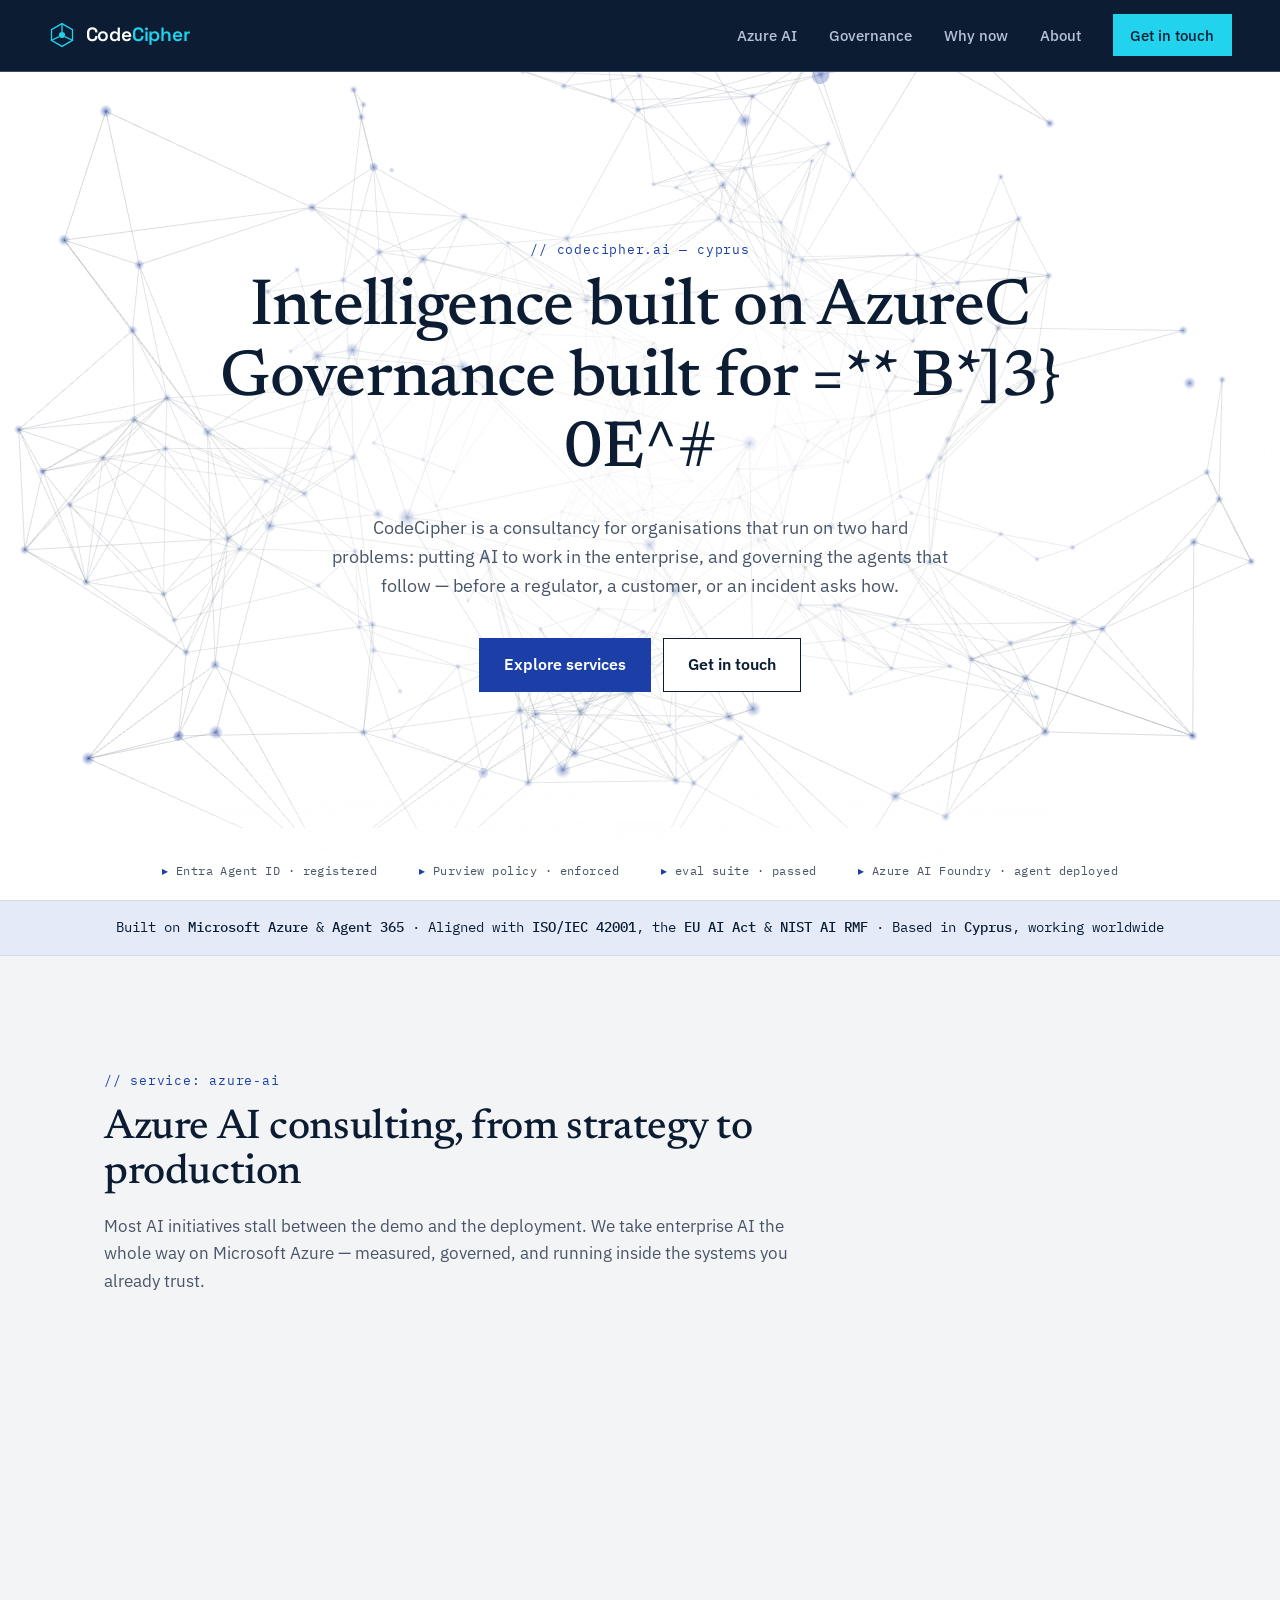
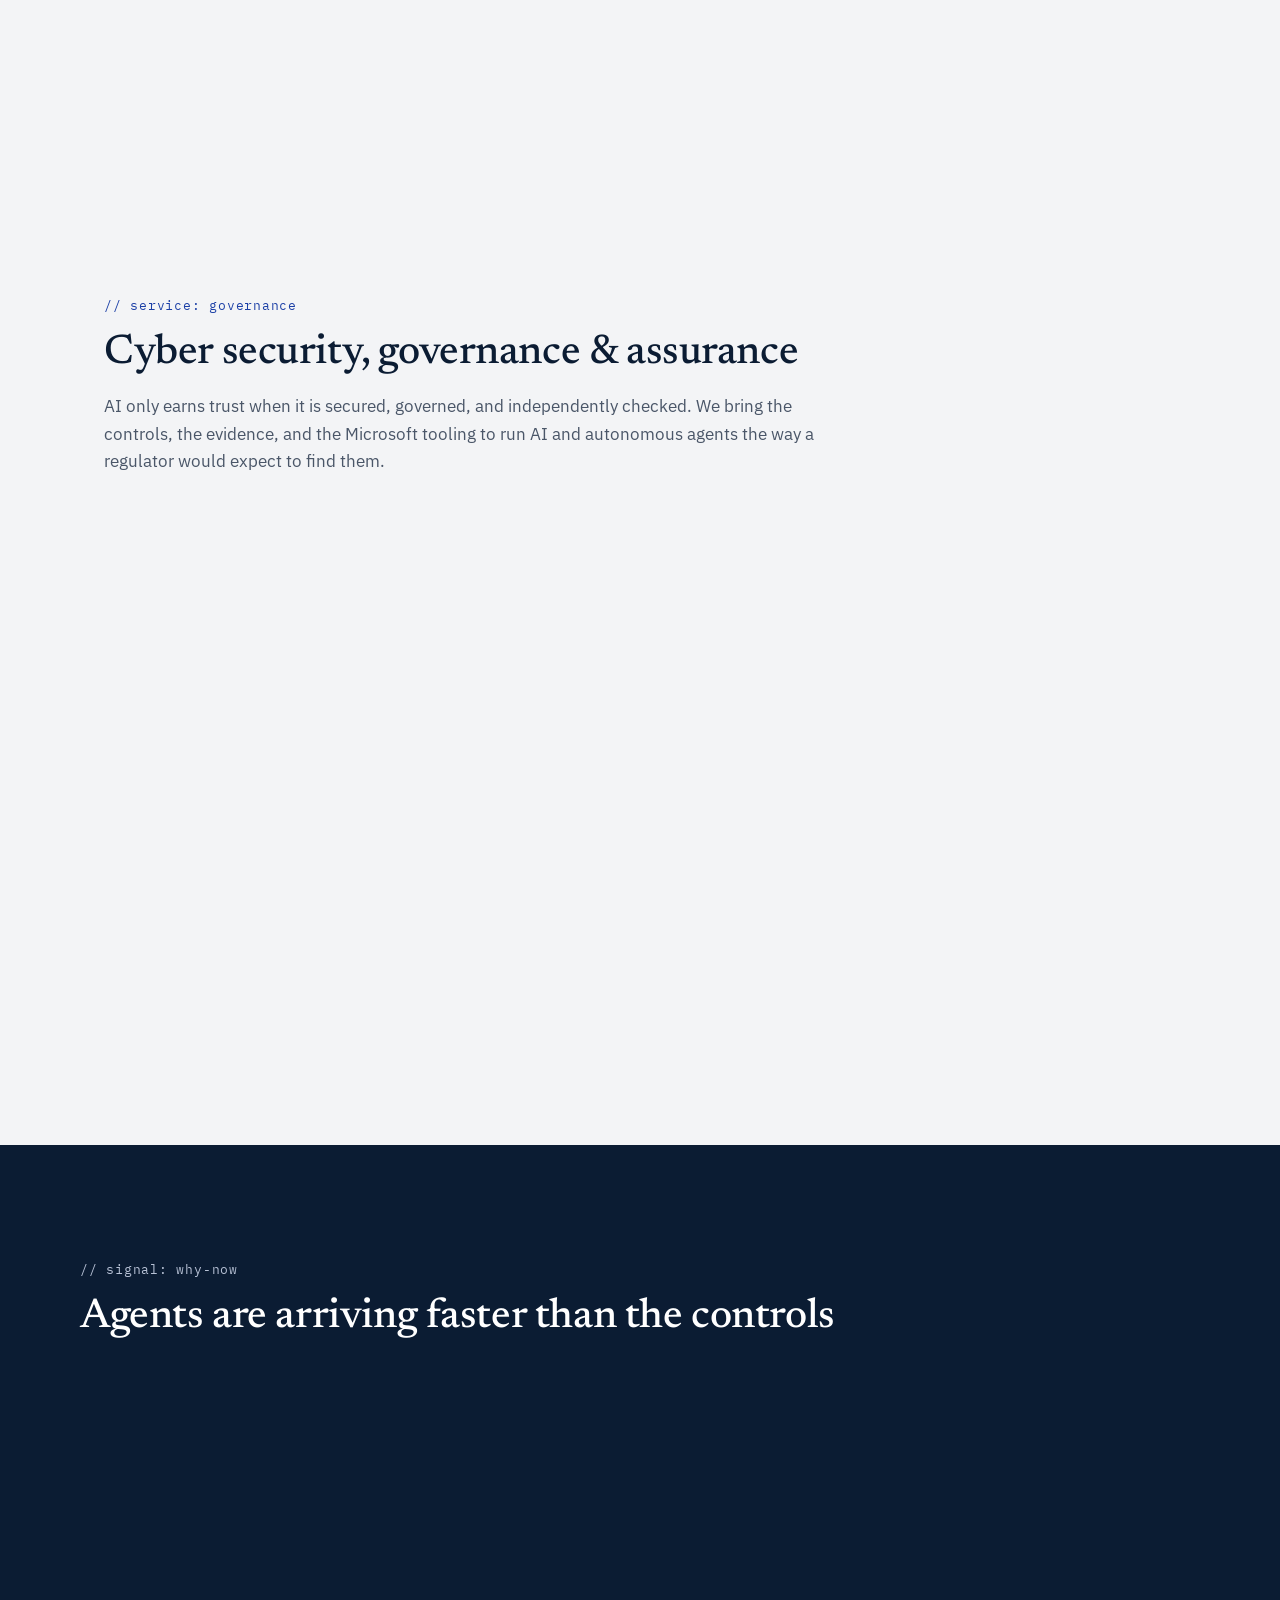
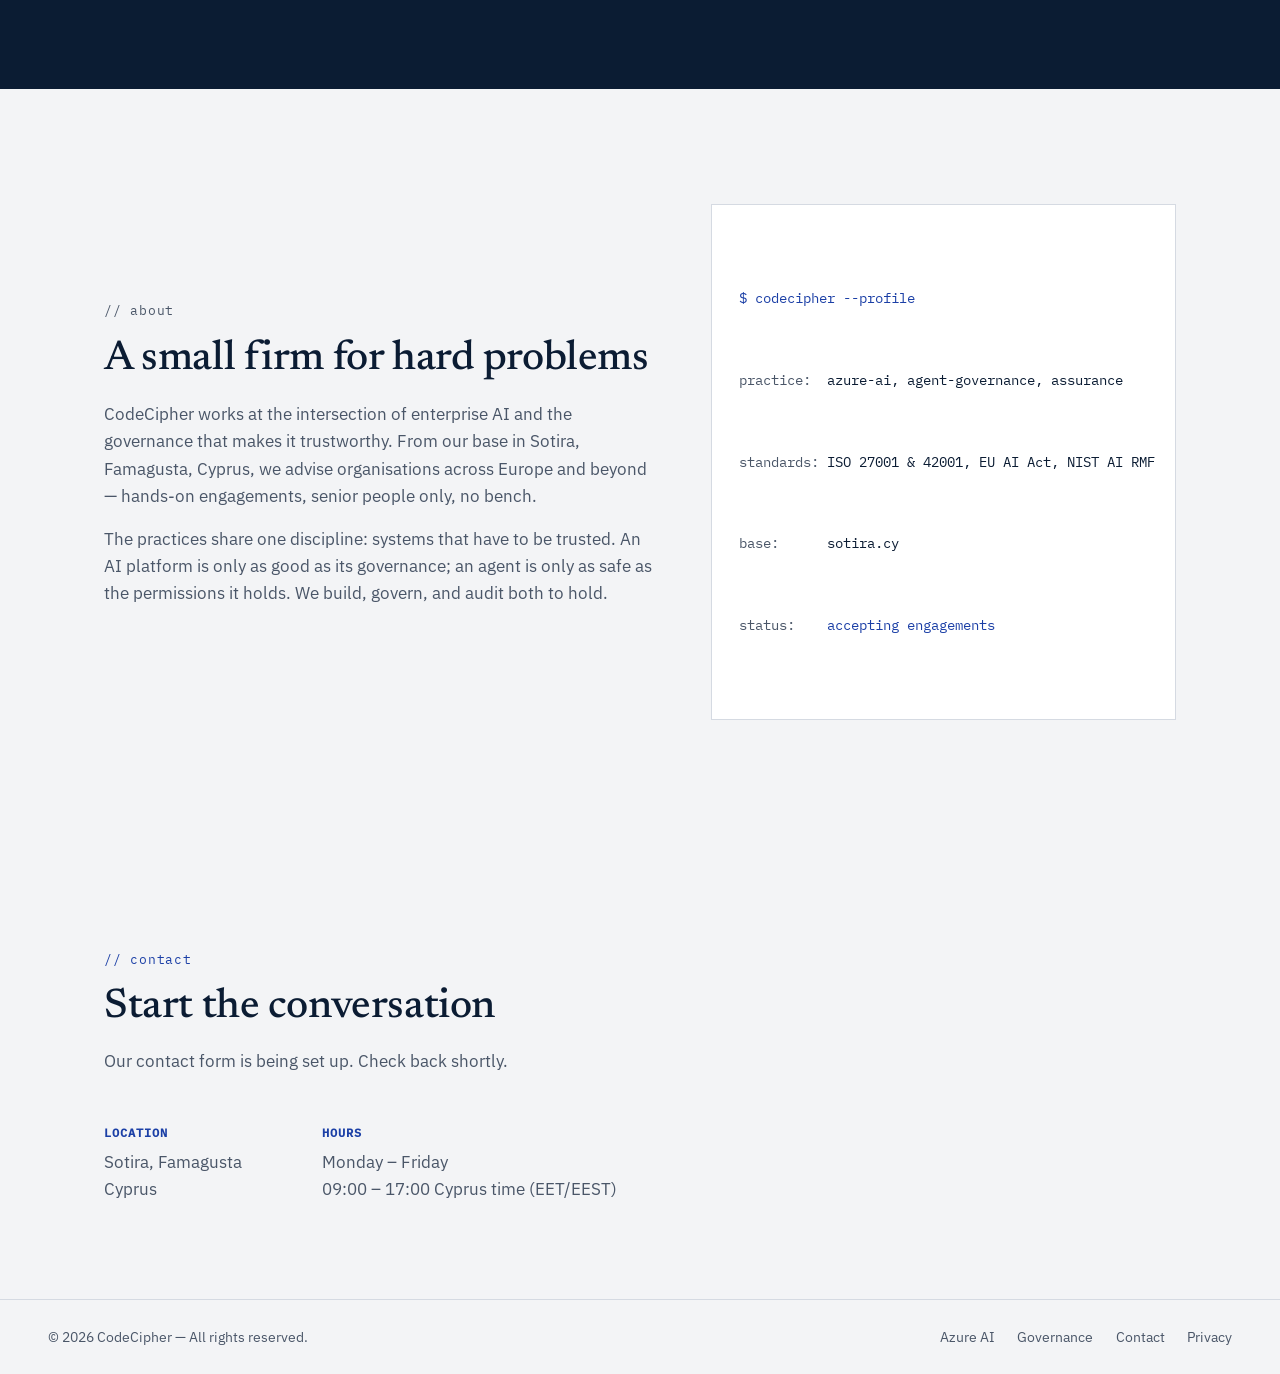
==== commit 0d7cdc39: "Navy header with the original cyan CodeCipher logo Co-Authored-By: Claude Mythos 5.1 <noreply@anthro" ====
--- a/index.html
+++ b/index.html
@@ -16,8 +16,8 @@
   <meta name="twitter:card" content="summary_large_image" />
   <link rel="canonical" href="https://codecipher.ai/" />
   <link rel="icon" href="/favicon.svg" type="image/svg+xml" />
-  <script type="module" crossorigin src="/assets/main-B9XbCqpm.js"></script>
-  <link rel="stylesheet" crossorigin href="/assets/main-_-sfEFJ9.css">
+  <script type="module" crossorigin src="/assets/main-_u8j_yL1.js"></script>
+  <link rel="stylesheet" crossorigin href="/assets/main-cGfC3EcB.css">
 </head>
 <body>
 
--- a/assets/main-cGfC3EcB.css
+++ b/assets/main-cGfC3EcB.css
@@ -0,0 +1 @@
+@font-face{font-family:Newsreader;font-style:normal;font-display:swap;font-weight:400;src:url(/assets/newsreader-latin-400-normal-BFBkh4jY.woff2)format("woff2"),url(/assets/newsreader-latin-400-normal-gRTjlS2D.woff)format("woff")}@font-face{font-family:Newsreader;font-style:normal;font-display:swap;font-weight:500;src:url(/assets/newsreader-latin-500-normal-B66TYsaK.woff2)format("woff2"),url(/assets/newsreader-latin-500-normal-DFwuUcdu.woff)format("woff")}@font-face{font-family:Space Grotesk;font-style:normal;font-display:swap;font-weight:600;src:url(/assets/space-grotesk-latin-600-normal-DjKNqYRj.woff2)format("woff2"),url(/assets/space-grotesk-latin-600-normal-BflQw4A9.woff)format("woff")}@font-face{font-family:IBM Plex Sans;font-style:normal;font-display:swap;font-weight:400;src:url(/assets/ibm-plex-sans-latin-400-normal-CDDApCn2.woff2)format("woff2"),url(/assets/ibm-plex-sans-latin-400-normal-CYLoc0-x.woff)format("woff")}@font-face{font-family:IBM Plex Sans;font-style:normal;font-display:swap;font-weight:500;src:url(/assets/ibm-plex-sans-latin-500-normal-6ng42L7E.woff2)format("woff2"),url(/assets/ibm-plex-sans-latin-500-normal-BgVn5rGT.woff)format("woff")}@font-face{font-family:IBM Plex Sans;font-style:normal;font-display:swap;font-weight:600;src:url(/assets/ibm-plex-sans-latin-600-normal-CuJfVYMP.woff2)format("woff2"),url(/assets/ibm-plex-sans-latin-600-normal-Cu4Hd6ag.woff)format("woff")}@font-face{font-family:IBM Plex Mono;font-style:normal;font-display:swap;font-weight:400;src:url(/assets/ibm-plex-mono-latin-400-normal-DMJ8VG8y.woff2)format("woff2"),url(/assets/ibm-plex-mono-latin-400-normal-CvHOgSBP.woff)format("woff")}@font-face{font-family:IBM Plex Mono;font-style:normal;font-display:swap;font-weight:500;src:url(/assets/ibm-plex-mono-latin-500-normal-DSY6xOcd.woff2)format("woff2"),url(/assets/ibm-plex-mono-latin-500-normal-CB9ihrfo.woff)format("woff")}:root{--bg:#f3f4f6;--surface:#fff;--ink:#0b1c33;--muted:#4a5668;--accent:#1b3fa6;--accent-hover:#102a78;--tint:#e4eaf8;--line:#d5dae2;--band:#0b1c33;--band-text:#b8c2d6;--band-line:#3a4a66;--font-display:"Newsreader", Georgia, serif;--font-body:"IBM Plex Sans", system-ui, sans-serif;--font-mono:"IBM Plex Mono", monospace;--brand-cyan:#22d3ee;--font-brand:"Space Grotesk", "IBM Plex Sans", sans-serif;--max:1120px}*{box-sizing:border-box;margin:0;padding:0}html{scroll-behavior:smooth;overflow-x:hidden}body{background:var(--bg);color:var(--ink);font-family:var(--font-body);-webkit-font-smoothing:antialiased;font-size:1.0625rem;line-height:1.6;overflow-x:hidden}h1,h2{font-family:var(--font-display);letter-spacing:-.01em;font-weight:500;line-height:1.08}h2{font-size:clamp(1.9rem,3.4vw,2.6rem)}h3{font-family:var(--font-body);font-size:1.125rem;font-weight:600}a{color:var(--accent);text-decoration:none}a:hover{color:var(--accent-hover);text-decoration:underline}.mono{font-family:var(--font-mono)}:focus-visible{outline:2px solid var(--accent);outline-offset:3px}.eyebrow{color:var(--accent);letter-spacing:.06em;text-transform:lowercase;margin-bottom:.9rem;font-size:.8rem}.nav{z-index:50;background:var(--band);border-bottom:1px solid var(--band-line);justify-content:space-between;align-items:center;padding:.9rem clamp(1.2rem,4vw,3rem);display:flex;position:fixed;inset:0 0 auto}.nav__brand{font-family:var(--font-brand);letter-spacing:-.01em;color:var(--surface);align-items:center;gap:.6rem;font-size:1.2rem;font-weight:600;display:flex}.nav__brand:hover{color:var(--surface);text-decoration:none}.nav__brand em{color:var(--brand-cyan);font-style:normal}.nav__mark{width:28px;height:28px;color:var(--brand-cyan)}.nav__links{align-items:center;gap:clamp(1rem,2.5vw,2rem);display:flex}.nav__links a{color:var(--band-text);font-size:.95rem;font-weight:500}.nav__links a:hover{color:var(--surface);text-decoration:none}.nav__cta{background:var(--brand-cyan);padding:.55rem 1.1rem;font-weight:600;color:var(--band)!important}.nav__cta:hover{background:#5ee0f2}.btn{font-family:var(--font-body);cursor:pointer;border:1px solid #0000;padding:.85rem 1.5rem;font-size:1rem;font-weight:600;transition:background-color .15s,border-color .15s,color .15s;display:inline-block}.btn:hover{text-decoration:none}.btn--primary{background:var(--accent);border-color:var(--accent);color:var(--surface)}.btn--primary:hover{background:var(--accent-hover);border-color:var(--accent-hover);color:var(--surface)}.btn--ghost{color:var(--ink);border-color:var(--ink);background:var(--surface)}.btn--ghost:hover{background:var(--ink);color:var(--surface)}.hero{text-align:center;background:var(--surface);justify-content:center;align-items:center;min-height:100svh;padding:7rem 1.5rem 5rem;display:flex;position:relative;overflow:hidden}#hero-canvas{background:var(--surface);width:100%;height:100%;position:absolute;inset:0}.hero__veil{pointer-events:none;background:radial-gradient(ellipse 55% 50% at 50% 50%, #ffffffd1 0%, #fff0 100%), linear-gradient(to bottom, #fff0 85%, var(--surface) 100%);position:absolute;inset:0}.hero__inner{max-width:880px;position:relative}.hero__title{color:var(--ink);font-size:clamp(2.2rem,5.4vw,4.1rem)}.hero__title .scramble--accent{color:var(--ink)}.hero__lede{max-width:620px;color:var(--muted);margin:1.6rem auto 2.3rem;font-size:clamp(1rem,1.6vw,1.15rem)}.hero__ctas{flex-wrap:wrap;justify-content:center;gap:.8rem;display:flex}.hero__ticker{letter-spacing:.04em;color:var(--muted);flex-wrap:wrap;justify-content:center;gap:2.6rem;font-size:.72rem;display:flex;position:absolute;bottom:1.2rem;left:0;right:0}.hero__ticker span:before{content:"▸ ";color:var(--accent)}.trust{border-block:1px solid var(--line);background:var(--tint);text-align:center;padding:1rem 1.5rem}.trust__line{font-family:var(--font-mono);color:var(--ink);font-size:.85rem}.trust__line strong{color:var(--ink);font-weight:500}.section{max-width:var(--max);margin:0 auto;padding:clamp(4.5rem,9vw,7.5rem) 1.5rem}.section__head{max-width:720px;margin-bottom:3rem}.section__lede{color:var(--muted);margin-top:1.1rem}.cards{grid-template-columns:repeat(auto-fit,minmax(240px,1fr));gap:1rem;display:grid}.card{background:var(--surface);border:1px solid var(--line);padding:1.7rem 1.5rem;transition:border-color .2s}.card:hover{border-color:var(--accent)}.card__icon{width:30px;height:30px;color:var(--accent);margin-bottom:1rem}.card h3{margin-bottom:.55rem}.card p{color:var(--muted);font-size:.95rem}.section--band{background:var(--band);max-width:none;color:var(--surface);text-align:left}.section--band>*{max-width:var(--max);margin-inline:auto}.section--band .eyebrow{color:var(--band-text)}.stats{grid-template-columns:repeat(auto-fit,minmax(250px,1fr));gap:2.2rem;display:grid}.stat{border-top:1px solid var(--band-line);padding-top:1.2rem}.stat__num{font-family:var(--font-display);color:var(--surface);margin-bottom:.7rem;font-size:clamp(2.8rem,5vw,3.6rem);font-weight:500;line-height:1;display:block}.stat__label{color:var(--band-text);max-width:34ch;font-size:.95rem;display:block}.about{grid-template-columns:1.2fr 1fr;align-items:center;gap:3rem;display:grid}.about__text h2{margin-bottom:1.2rem}.about__text p{color:var(--muted);margin-bottom:1rem}.about__panel{background:var(--surface);border:1px solid var(--line);color:var(--ink);white-space:pre;padding:1.6rem 1.7rem;font-size:.85rem;line-height:2;overflow-x:auto}.about__panel p:first-child{color:var(--accent)}.about__panel .dim{color:var(--muted)}.about__panel .ok{color:var(--accent)}.section--contact{padding-bottom:6rem}.contact{grid-template-columns:1.4fr 1fr;gap:3rem;display:grid}.contact__form{flex-direction:column;gap:1.1rem;display:flex}.contact__form label{flex-direction:column;gap:.4rem;display:flex}.contact__form label span{font-family:var(--font-mono);letter-spacing:.06em;color:var(--muted);text-transform:uppercase;font-size:.78rem}.contact__form input,.contact__form textarea{background:var(--surface);border:1px solid var(--line);color:var(--ink);font-family:var(--font-body);padding:.8rem 1rem;font-size:1rem}.contact__form input:focus,.contact__form textarea:focus{border-color:var(--accent);box-shadow:0 0 0 3px var(--tint);outline:none}.contact__form button{align-self:flex-start;margin-top:.4rem}.contact__note{color:var(--muted);font-size:.82rem}.contact__details{flex-direction:column;gap:1.8rem;display:flex}.contact__details h3{font-family:var(--font-mono);letter-spacing:.08em;text-transform:uppercase;color:var(--accent);margin-bottom:.4rem;font-size:.78rem}.contact__details p{color:var(--muted)}.contact--details-only{grid-template-columns:1fr}.contact--details-only .contact__details{flex-flow:wrap;gap:3rem 5rem}.footer{border-top:1px solid var(--line);color:var(--muted);flex-wrap:wrap;justify-content:space-between;align-items:center;gap:1rem;padding:1.6rem clamp(1.2rem,4vw,3rem);font-size:.88rem;display:flex}.footer nav{gap:1.4rem;display:flex}.footer a{color:var(--muted)}.footer a:hover{color:var(--ink)}.js .reveal{opacity:0;transform:translateY(28px)}@media (width<=860px){.about,.contact{grid-template-columns:1fr}.nav__links a:not(.nav__cta),.hero__ticker{display:none}}@media (prefers-reduced-motion:reduce){html{scroll-behavior:auto}*,:before,:after{transition:none!important;animation:none!important}.js .reveal{opacity:1;transform:none}}.cards--five{grid-template-columns:repeat(6,1fr)}.cards--five>.card{grid-column:span 2}.cards--five>.card:nth-child(n+4){grid-column:span 3}@media (width<=860px){.cards--five{grid-template-columns:1fr}.cards--five>.card,.cards--five>.card:nth-child(n+4){grid-column:auto}.about__panel{white-space:pre-wrap}}.page{max-width:720px;margin:0 auto;padding:7.5rem 1.5rem 5rem}.page h1{margin-bottom:1.2rem;font-size:clamp(2rem,4vw,2.8rem)}.page h2{font-family:var(--font-body);margin:2rem 0 .6rem;font-size:1.15rem;font-weight:600}.page p,.page li{color:var(--muted);margin-bottom:1rem}.page ul{padding-left:1.2rem}.page li{margin-bottom:.4rem}.page--center{text-align:center;padding-top:10rem}.page--center .stat__num{color:var(--accent);margin-bottom:1rem;font-size:clamp(4rem,12vw,7rem)}.page--center .btn{margin-top:1.5rem}
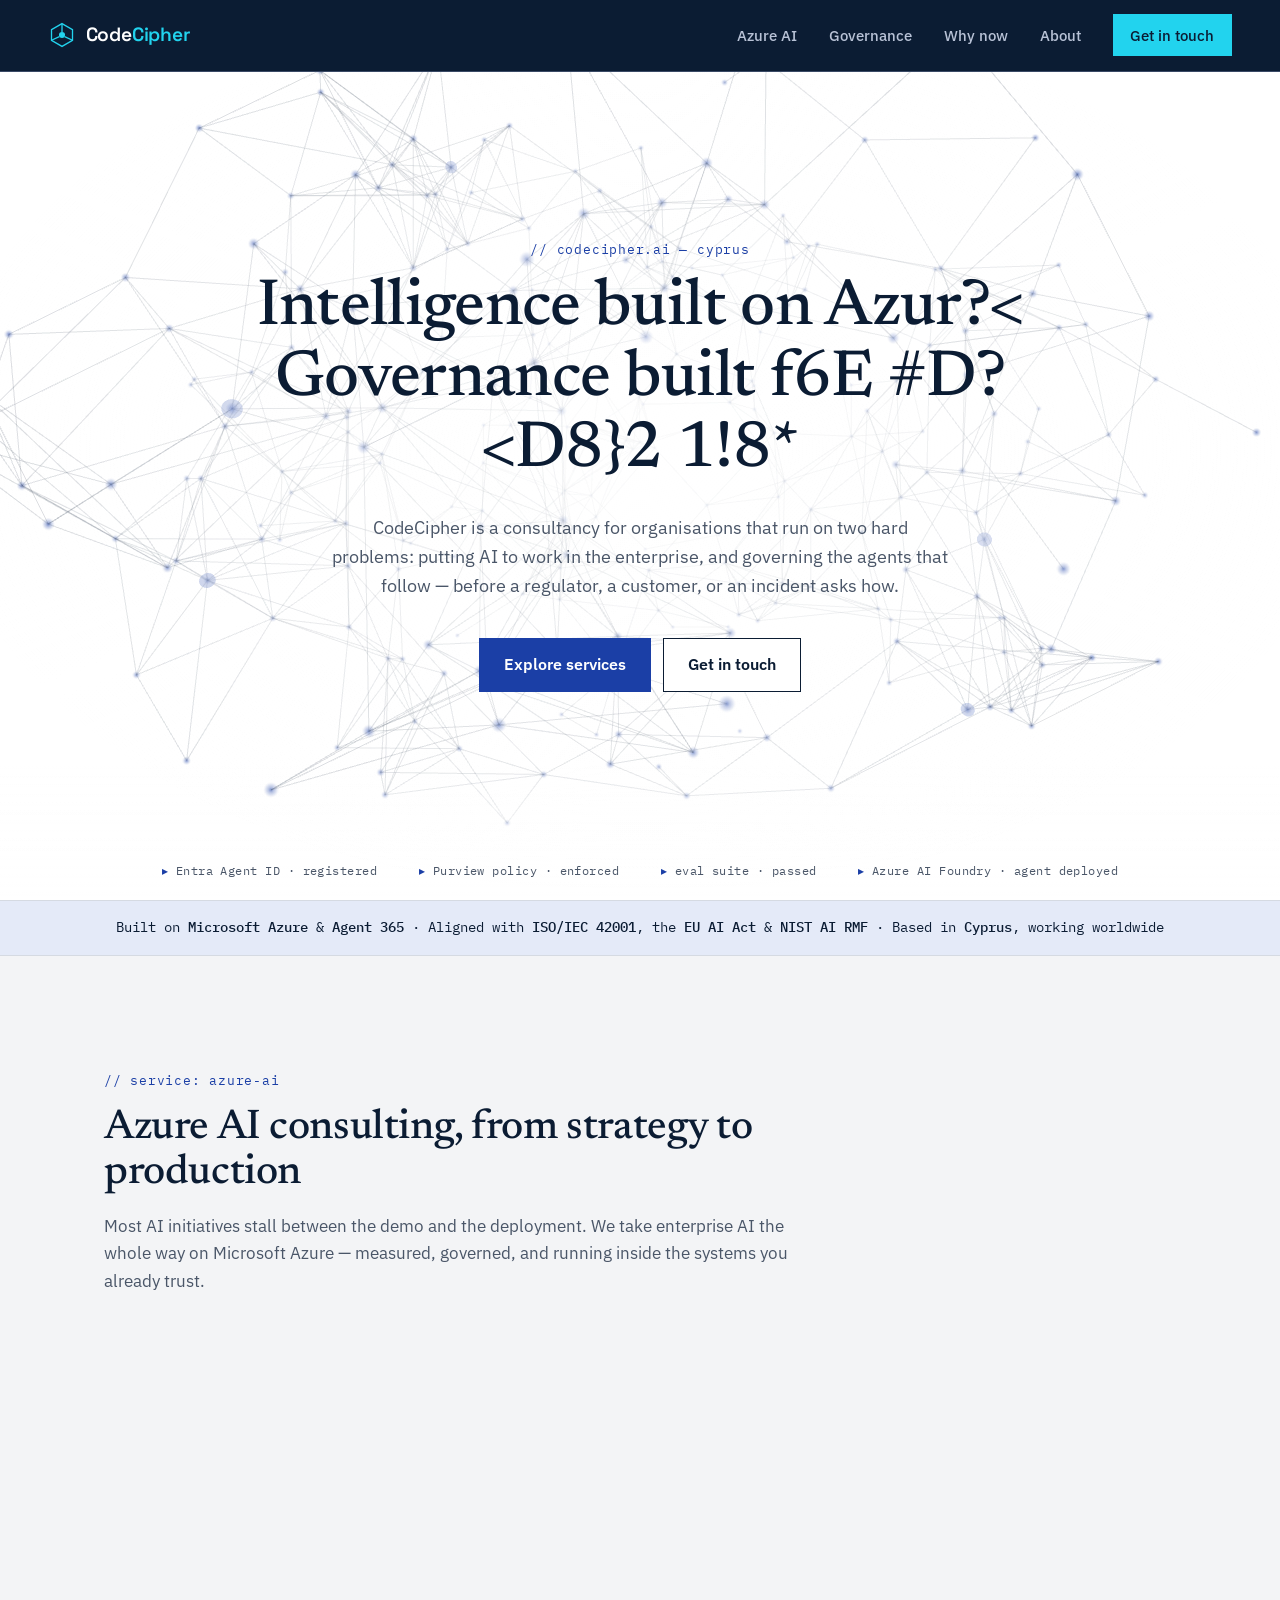
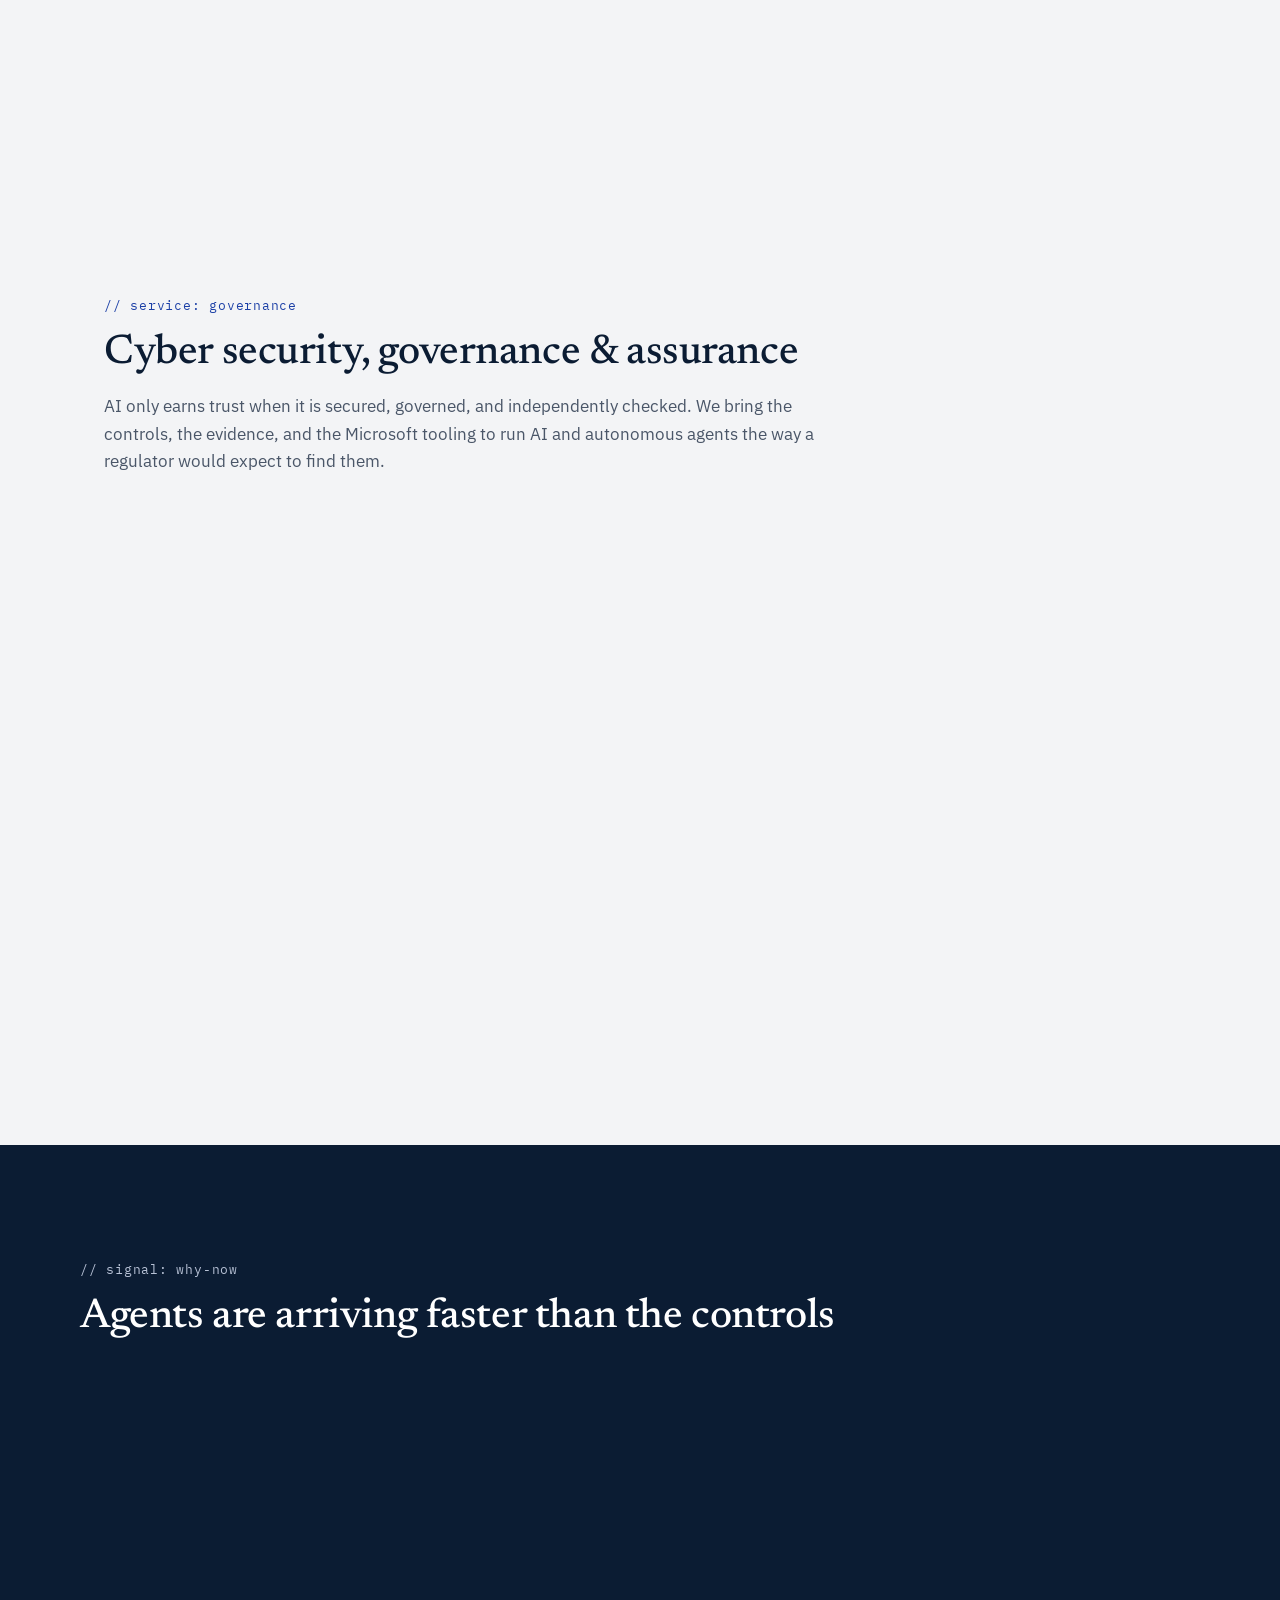
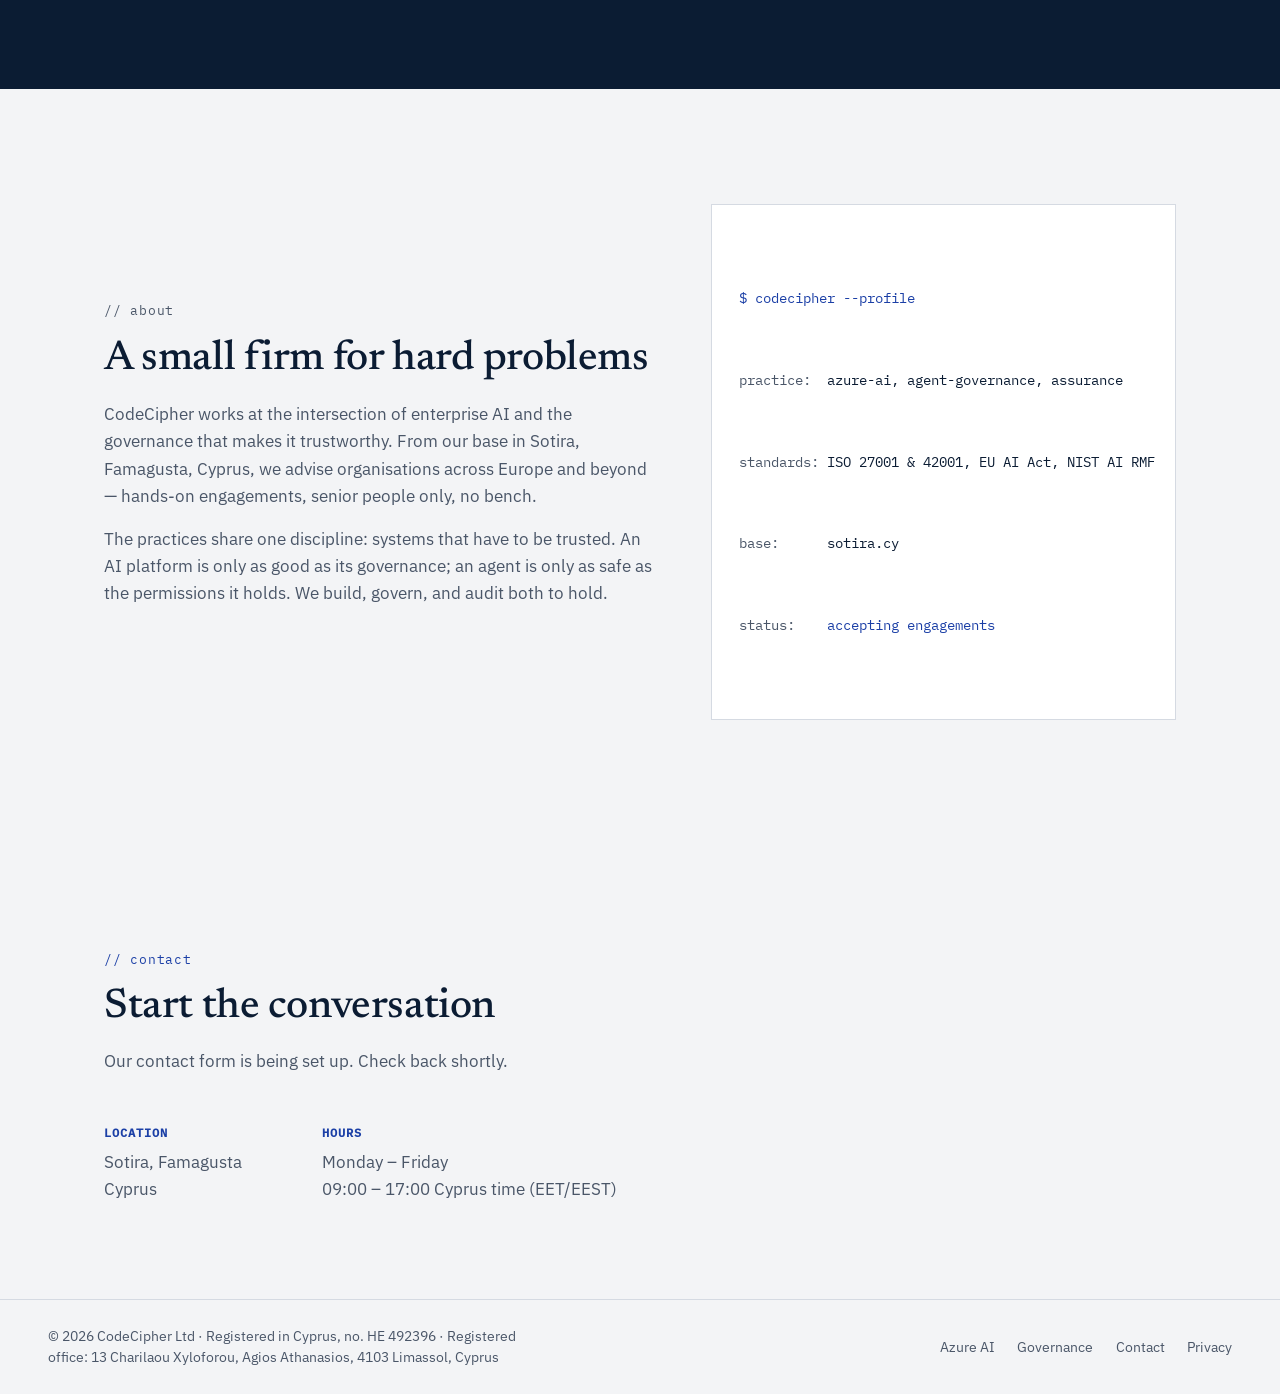
==== commit d516c485: "Footer: company number HE 492396 and registered office on every page Co-Authored-By: Claude Mythos 5" ====
--- a/index.html
+++ b/index.html
@@ -16,8 +16,8 @@
   <meta name="twitter:card" content="summary_large_image" />
   <link rel="canonical" href="https://codecipher.ai/" />
   <link rel="icon" href="/favicon.svg" type="image/svg+xml" />
-  <script type="module" crossorigin src="/assets/main-_u8j_yL1.js"></script>
-  <link rel="stylesheet" crossorigin href="/assets/main-cGfC3EcB.css">
+  <script type="module" crossorigin src="/assets/main-jOm03KR7.js"></script>
+  <link rel="stylesheet" crossorigin href="/assets/main-vh2F5cEI.css">
 </head>
 <body>
 
@@ -229,7 +229,7 @@
 
   <!-- ===== Footer ===== -->
   <footer class="footer">
-    <p>© 2026 CodeCipher — All rights reserved.</p>
+    <p>© 2026 CodeCipher Ltd · Registered in Cyprus, no. HE 492396 · Registered office: 13 Charilaou Xyloforou, Agios Athanasios, 4103 Limassol, Cyprus</p>
     <nav aria-label="Footer">
       <a href="#azure-ai">Azure AI</a>
       <a href="#governance">Governance</a>
--- a/assets/main-vh2F5cEI.css
+++ b/assets/main-vh2F5cEI.css
@@ -0,0 +1 @@
+@font-face{font-family:Newsreader;font-style:normal;font-display:swap;font-weight:400;src:url(/assets/newsreader-latin-400-normal-BFBkh4jY.woff2)format("woff2"),url(/assets/newsreader-latin-400-normal-gRTjlS2D.woff)format("woff")}@font-face{font-family:Newsreader;font-style:normal;font-display:swap;font-weight:500;src:url(/assets/newsreader-latin-500-normal-B66TYsaK.woff2)format("woff2"),url(/assets/newsreader-latin-500-normal-DFwuUcdu.woff)format("woff")}@font-face{font-family:Space Grotesk;font-style:normal;font-display:swap;font-weight:600;src:url(/assets/space-grotesk-latin-600-normal-DjKNqYRj.woff2)format("woff2"),url(/assets/space-grotesk-latin-600-normal-BflQw4A9.woff)format("woff")}@font-face{font-family:IBM Plex Sans;font-style:normal;font-display:swap;font-weight:400;src:url(/assets/ibm-plex-sans-latin-400-normal-CDDApCn2.woff2)format("woff2"),url(/assets/ibm-plex-sans-latin-400-normal-CYLoc0-x.woff)format("woff")}@font-face{font-family:IBM Plex Sans;font-style:normal;font-display:swap;font-weight:500;src:url(/assets/ibm-plex-sans-latin-500-normal-6ng42L7E.woff2)format("woff2"),url(/assets/ibm-plex-sans-latin-500-normal-BgVn5rGT.woff)format("woff")}@font-face{font-family:IBM Plex Sans;font-style:normal;font-display:swap;font-weight:600;src:url(/assets/ibm-plex-sans-latin-600-normal-CuJfVYMP.woff2)format("woff2"),url(/assets/ibm-plex-sans-latin-600-normal-Cu4Hd6ag.woff)format("woff")}@font-face{font-family:IBM Plex Mono;font-style:normal;font-display:swap;font-weight:400;src:url(/assets/ibm-plex-mono-latin-400-normal-DMJ8VG8y.woff2)format("woff2"),url(/assets/ibm-plex-mono-latin-400-normal-CvHOgSBP.woff)format("woff")}@font-face{font-family:IBM Plex Mono;font-style:normal;font-display:swap;font-weight:500;src:url(/assets/ibm-plex-mono-latin-500-normal-DSY6xOcd.woff2)format("woff2"),url(/assets/ibm-plex-mono-latin-500-normal-CB9ihrfo.woff)format("woff")}:root{--bg:#f3f4f6;--surface:#fff;--ink:#0b1c33;--muted:#4a5668;--accent:#1b3fa6;--accent-hover:#102a78;--tint:#e4eaf8;--line:#d5dae2;--band:#0b1c33;--band-text:#b8c2d6;--band-line:#3a4a66;--font-display:"Newsreader", Georgia, serif;--font-body:"IBM Plex Sans", system-ui, sans-serif;--font-mono:"IBM Plex Mono", monospace;--brand-cyan:#22d3ee;--font-brand:"Space Grotesk", "IBM Plex Sans", sans-serif;--max:1120px}*{box-sizing:border-box;margin:0;padding:0}html{scroll-behavior:smooth;overflow-x:hidden}body{background:var(--bg);color:var(--ink);font-family:var(--font-body);-webkit-font-smoothing:antialiased;font-size:1.0625rem;line-height:1.6;overflow-x:hidden}h1,h2{font-family:var(--font-display);letter-spacing:-.01em;font-weight:500;line-height:1.08}h2{font-size:clamp(1.9rem,3.4vw,2.6rem)}h3{font-family:var(--font-body);font-size:1.125rem;font-weight:600}a{color:var(--accent);text-decoration:none}a:hover{color:var(--accent-hover);text-decoration:underline}.mono{font-family:var(--font-mono)}:focus-visible{outline:2px solid var(--accent);outline-offset:3px}.eyebrow{color:var(--accent);letter-spacing:.06em;text-transform:lowercase;margin-bottom:.9rem;font-size:.8rem}.nav{z-index:50;background:var(--band);border-bottom:1px solid var(--band-line);justify-content:space-between;align-items:center;padding:.9rem clamp(1.2rem,4vw,3rem);display:flex;position:fixed;inset:0 0 auto}.nav__brand{font-family:var(--font-brand);letter-spacing:-.01em;color:var(--surface);align-items:center;gap:.6rem;font-size:1.2rem;font-weight:600;display:flex}.nav__brand:hover{color:var(--surface);text-decoration:none}.nav__brand em{color:var(--brand-cyan);font-style:normal}.nav__mark{width:28px;height:28px;color:var(--brand-cyan)}.nav__links{align-items:center;gap:clamp(1rem,2.5vw,2rem);display:flex}.nav__links a{color:var(--band-text);font-size:.95rem;font-weight:500}.nav__links a:hover{color:var(--surface);text-decoration:none}.nav__cta{background:var(--brand-cyan);padding:.55rem 1.1rem;font-weight:600;color:var(--band)!important}.nav__cta:hover{background:#5ee0f2}.btn{font-family:var(--font-body);cursor:pointer;border:1px solid #0000;padding:.85rem 1.5rem;font-size:1rem;font-weight:600;transition:background-color .15s,border-color .15s,color .15s;display:inline-block}.btn:hover{text-decoration:none}.btn--primary{background:var(--accent);border-color:var(--accent);color:var(--surface)}.btn--primary:hover{background:var(--accent-hover);border-color:var(--accent-hover);color:var(--surface)}.btn--ghost{color:var(--ink);border-color:var(--ink);background:var(--surface)}.btn--ghost:hover{background:var(--ink);color:var(--surface)}.hero{text-align:center;background:var(--surface);justify-content:center;align-items:center;min-height:100svh;padding:7rem 1.5rem 5rem;display:flex;position:relative;overflow:hidden}#hero-canvas{background:var(--surface);width:100%;height:100%;position:absolute;inset:0}.hero__veil{pointer-events:none;background:radial-gradient(ellipse 55% 50% at 50% 50%, #ffffffd1 0%, #fff0 100%), linear-gradient(to bottom, #fff0 85%, var(--surface) 100%);position:absolute;inset:0}.hero__inner{max-width:880px;position:relative}.hero__title{color:var(--ink);font-size:clamp(2.2rem,5.4vw,4.1rem)}.hero__title .scramble--accent{color:var(--ink)}.hero__lede{max-width:620px;color:var(--muted);margin:1.6rem auto 2.3rem;font-size:clamp(1rem,1.6vw,1.15rem)}.hero__ctas{flex-wrap:wrap;justify-content:center;gap:.8rem;display:flex}.hero__ticker{letter-spacing:.04em;color:var(--muted);flex-wrap:wrap;justify-content:center;gap:2.6rem;font-size:.72rem;display:flex;position:absolute;bottom:1.2rem;left:0;right:0}.hero__ticker span:before{content:"▸ ";color:var(--accent)}.trust{border-block:1px solid var(--line);background:var(--tint);text-align:center;padding:1rem 1.5rem}.trust__line{font-family:var(--font-mono);color:var(--ink);font-size:.85rem}.trust__line strong{color:var(--ink);font-weight:500}.section{max-width:var(--max);margin:0 auto;padding:clamp(4.5rem,9vw,7.5rem) 1.5rem}.section__head{max-width:720px;margin-bottom:3rem}.section__lede{color:var(--muted);margin-top:1.1rem}.cards{grid-template-columns:repeat(auto-fit,minmax(240px,1fr));gap:1rem;display:grid}.card{background:var(--surface);border:1px solid var(--line);padding:1.7rem 1.5rem;transition:border-color .2s}.card:hover{border-color:var(--accent)}.card__icon{width:30px;height:30px;color:var(--accent);margin-bottom:1rem}.card h3{margin-bottom:.55rem}.card p{color:var(--muted);font-size:.95rem}.section--band{background:var(--band);max-width:none;color:var(--surface);text-align:left}.section--band>*{max-width:var(--max);margin-inline:auto}.section--band .eyebrow{color:var(--band-text)}.stats{grid-template-columns:repeat(auto-fit,minmax(250px,1fr));gap:2.2rem;display:grid}.stat{border-top:1px solid var(--band-line);padding-top:1.2rem}.stat__num{font-family:var(--font-display);color:var(--surface);margin-bottom:.7rem;font-size:clamp(2.8rem,5vw,3.6rem);font-weight:500;line-height:1;display:block}.stat__label{color:var(--band-text);max-width:34ch;font-size:.95rem;display:block}.about{grid-template-columns:1.2fr 1fr;align-items:center;gap:3rem;display:grid}.about__text h2{margin-bottom:1.2rem}.about__text p{color:var(--muted);margin-bottom:1rem}.about__panel{background:var(--surface);border:1px solid var(--line);color:var(--ink);white-space:pre;padding:1.6rem 1.7rem;font-size:.85rem;line-height:2;overflow-x:auto}.about__panel p:first-child{color:var(--accent)}.about__panel .dim{color:var(--muted)}.about__panel .ok{color:var(--accent)}.section--contact{padding-bottom:6rem}.contact{grid-template-columns:1.4fr 1fr;gap:3rem;display:grid}.contact__form{flex-direction:column;gap:1.1rem;display:flex}.contact__form label{flex-direction:column;gap:.4rem;display:flex}.contact__form label span{font-family:var(--font-mono);letter-spacing:.06em;color:var(--muted);text-transform:uppercase;font-size:.78rem}.contact__form input,.contact__form textarea{background:var(--surface);border:1px solid var(--line);color:var(--ink);font-family:var(--font-body);padding:.8rem 1rem;font-size:1rem}.contact__form input:focus,.contact__form textarea:focus{border-color:var(--accent);box-shadow:0 0 0 3px var(--tint);outline:none}.contact__form button{align-self:flex-start;margin-top:.4rem}.contact__note{color:var(--muted);font-size:.82rem}.contact__details{flex-direction:column;gap:1.8rem;display:flex}.contact__details h3{font-family:var(--font-mono);letter-spacing:.08em;text-transform:uppercase;color:var(--accent);margin-bottom:.4rem;font-size:.78rem}.contact__details p{color:var(--muted)}.contact--details-only{grid-template-columns:1fr}.contact--details-only .contact__details{flex-flow:wrap;gap:3rem 5rem}.footer{border-top:1px solid var(--line);color:var(--muted);flex-wrap:wrap;justify-content:space-between;align-items:center;gap:1rem;padding:1.6rem clamp(1.2rem,4vw,3rem);font-size:.88rem;display:flex}.footer p{max-width:62ch;line-height:1.5}.footer nav{flex-wrap:wrap;gap:1.4rem;display:flex}.footer a{color:var(--muted)}.footer a:hover{color:var(--ink)}.js .reveal{opacity:0;transform:translateY(28px)}@media (width<=860px){.about,.contact{grid-template-columns:1fr}.nav__links a:not(.nav__cta),.hero__ticker{display:none}}@media (prefers-reduced-motion:reduce){html{scroll-behavior:auto}*,:before,:after{transition:none!important;animation:none!important}.js .reveal{opacity:1;transform:none}}.cards--five{grid-template-columns:repeat(6,1fr)}.cards--five>.card{grid-column:span 2}.cards--five>.card:nth-child(n+4){grid-column:span 3}@media (width<=860px){.cards--five{grid-template-columns:1fr}.cards--five>.card,.cards--five>.card:nth-child(n+4){grid-column:auto}.about__panel{white-space:pre-wrap}}.page{max-width:720px;margin:0 auto;padding:7.5rem 1.5rem 5rem}.page h1{margin-bottom:1.2rem;font-size:clamp(2rem,4vw,2.8rem)}.page h2{font-family:var(--font-body);margin:2rem 0 .6rem;font-size:1.15rem;font-weight:600}.page p,.page li{color:var(--muted);margin-bottom:1rem}.page ul{padding-left:1.2rem}.page li{margin-bottom:.4rem}.page--center{text-align:center;padding-top:10rem}.page--center .stat__num{color:var(--accent);margin-bottom:1rem;font-size:clamp(4rem,12vw,7rem)}.page--center .btn{margin-top:1.5rem}
